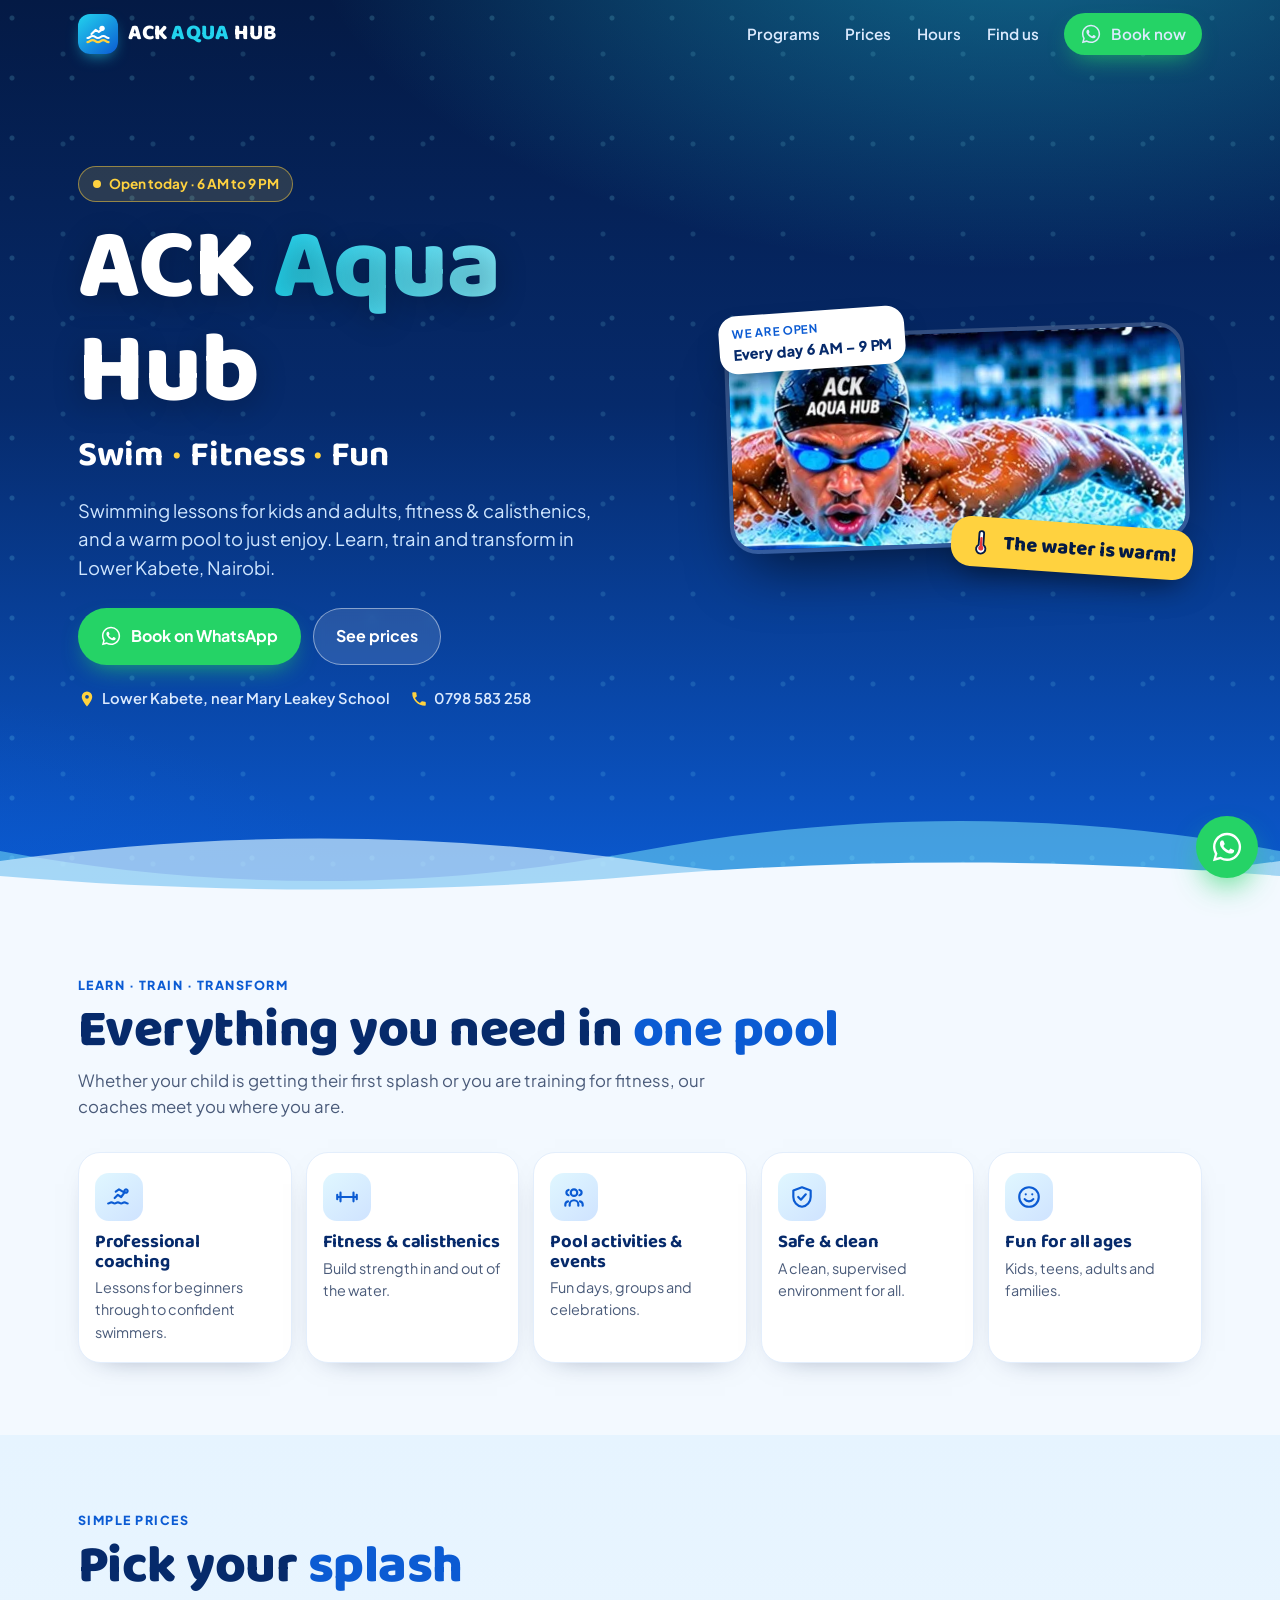
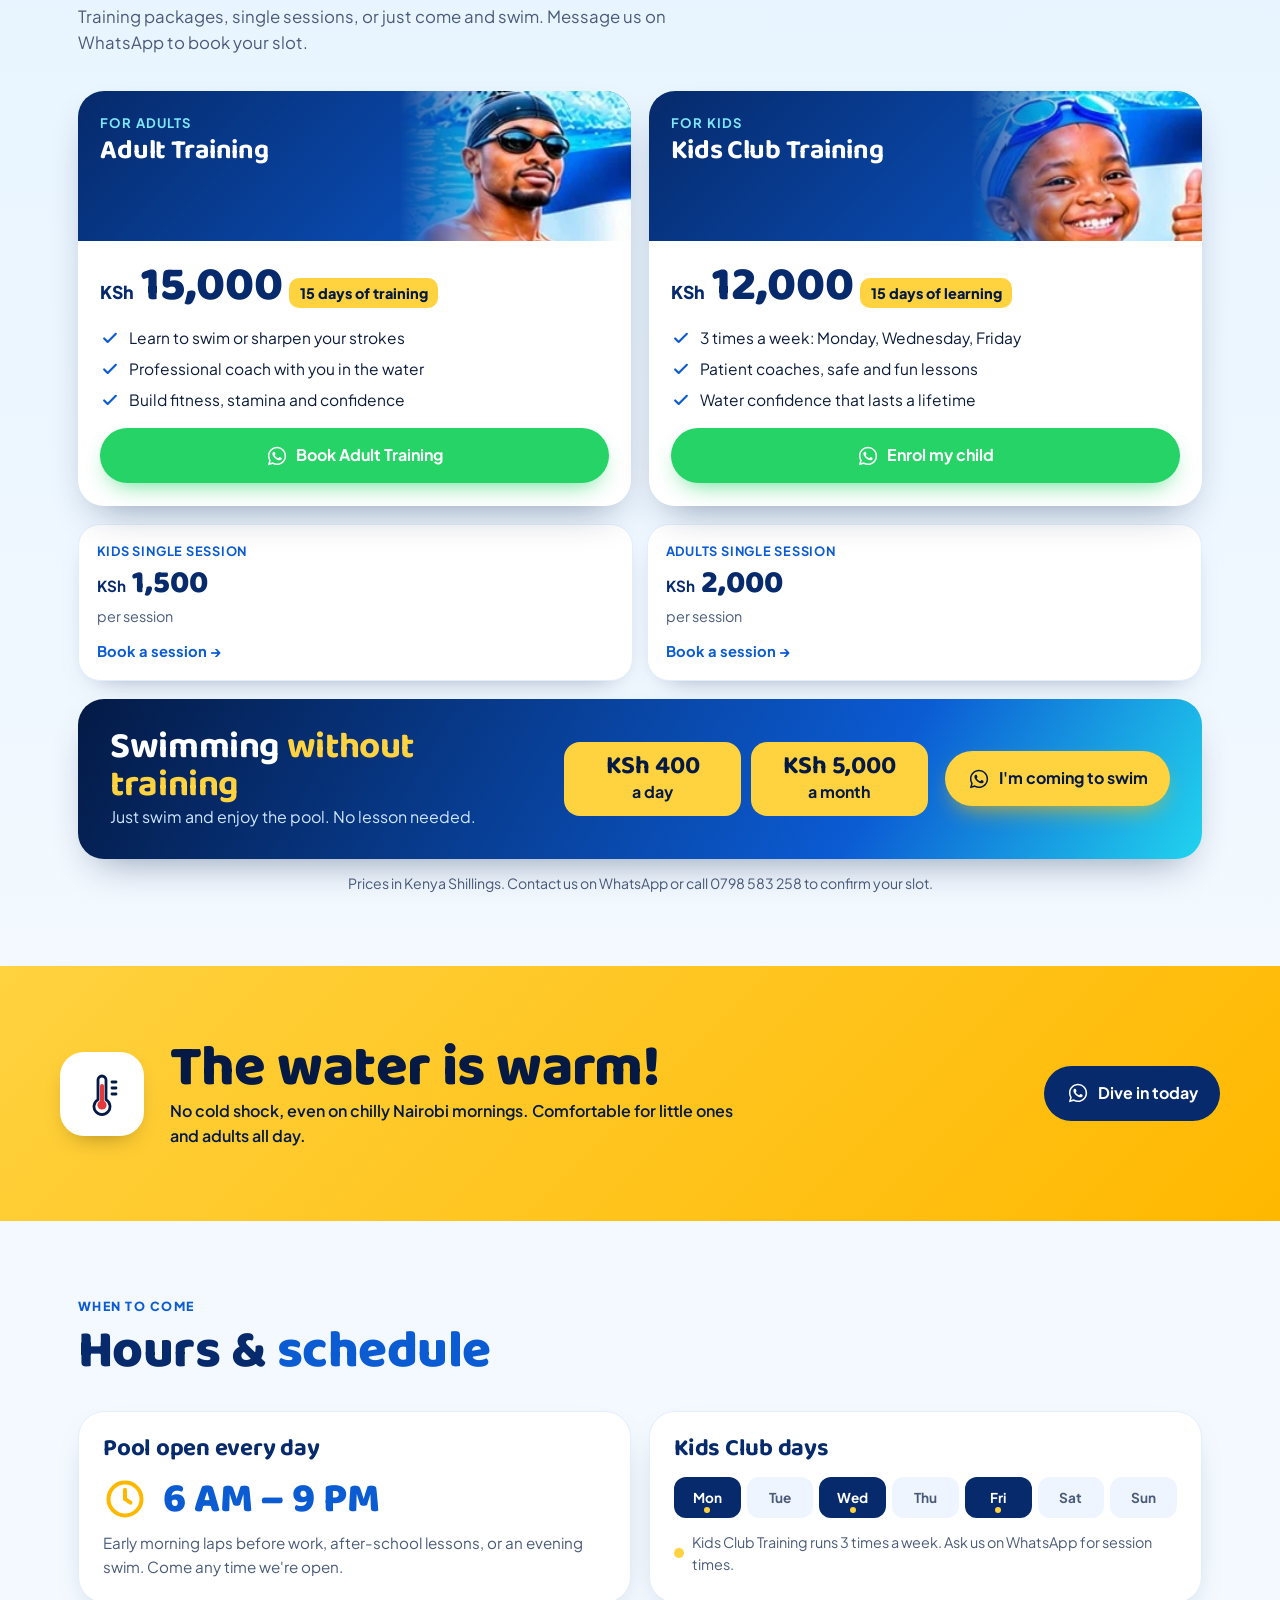
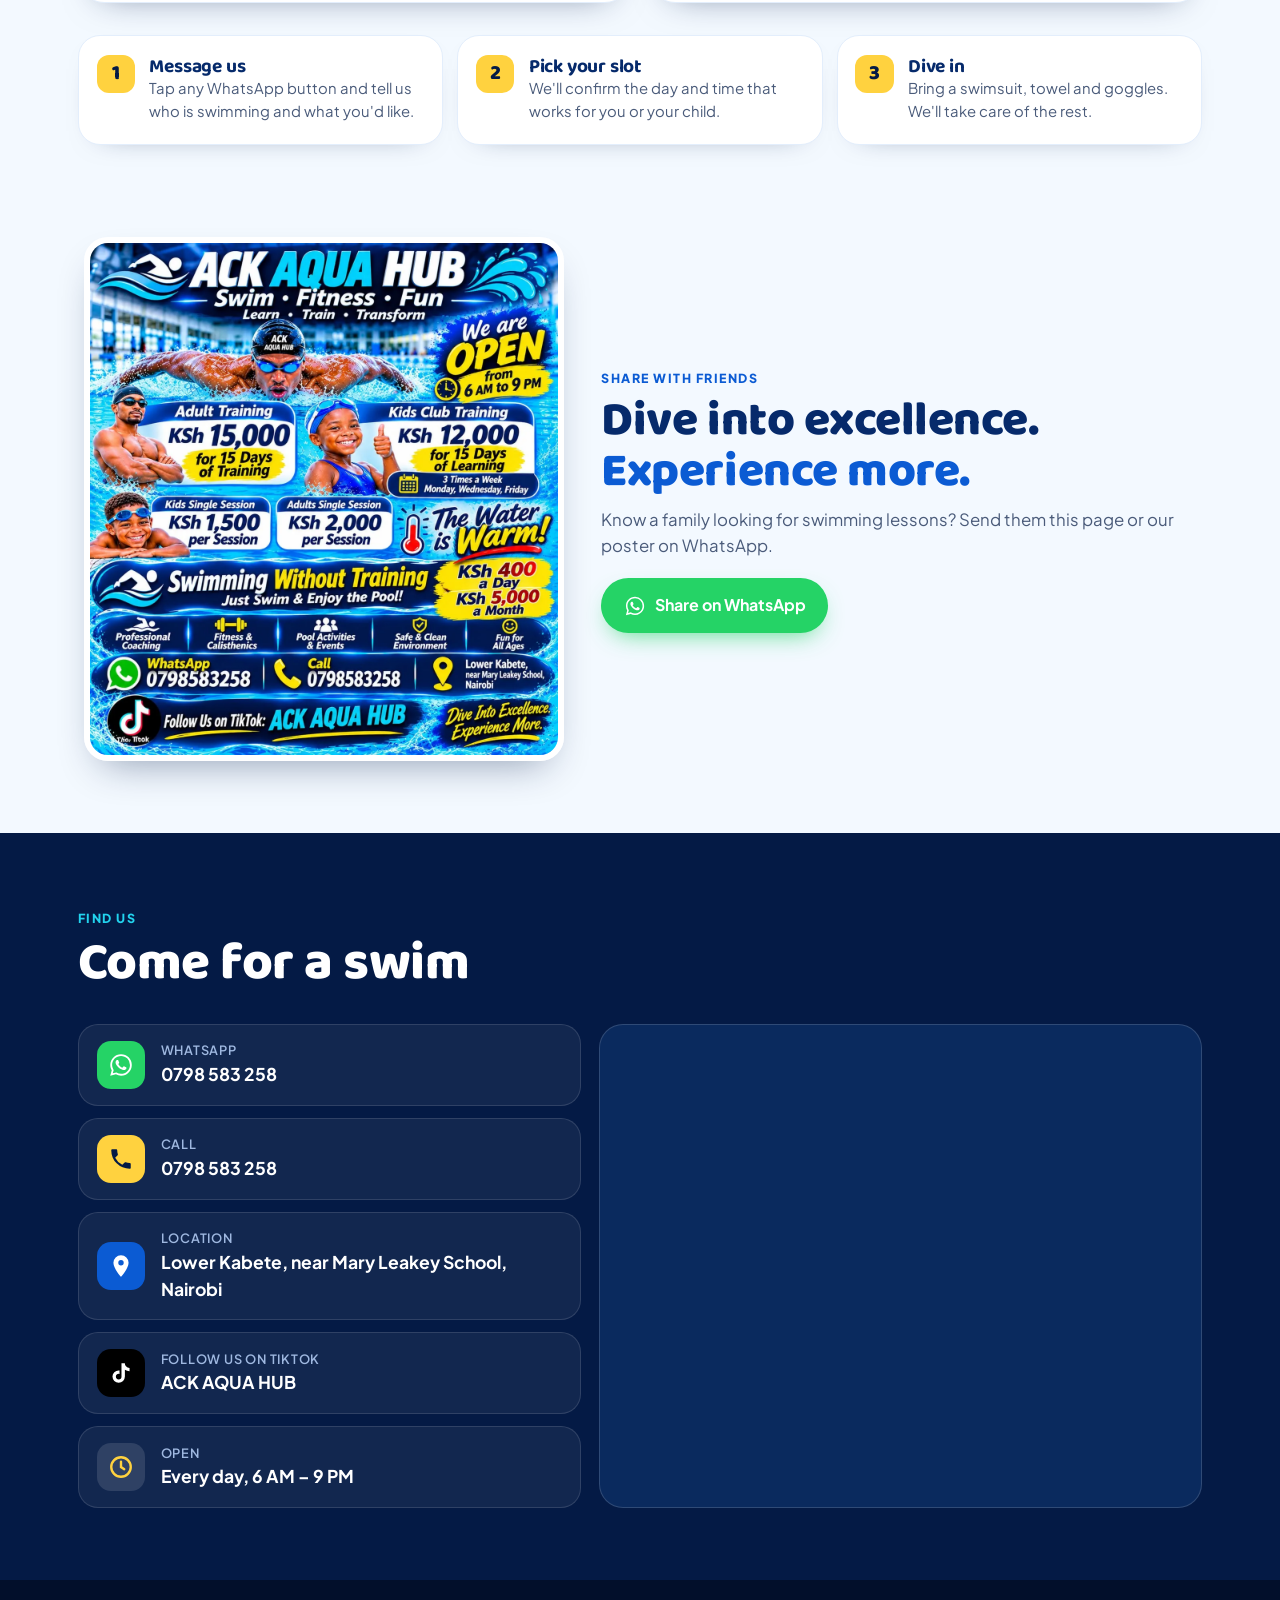
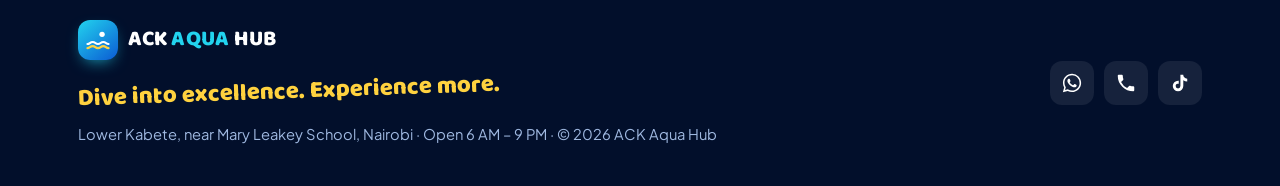
==== index.html @ aef9ad6a "ACK Aqua Hub website, first version Co-Authored-By: Claude Opus 5.5 <noreply@anthropic.com> Claude-S" ====
<!doctype html>
<html lang="en">
<head>
<meta charset="utf-8">
<meta name="viewport" content="width=device-width, initial-scale=1, viewport-fit=cover">
<title>ACK Aqua Hub · Swim lessons, training & pool in Lower Kabete, Nairobi</title>
<meta name="description" content="ACK Aqua Hub in Lower Kabete, Nairobi: swimming lessons for kids and adults, fitness & calisthenics, and a warm pool open 6 AM to 9 PM. Book on WhatsApp 0798 583 258.">
<meta name="theme-color" content="#062a6b">
<meta property="og:title" content="ACK Aqua Hub · Swim · Fitness · Fun">
<meta property="og:description" content="Swimming lessons for kids and adults in Lower Kabete, Nairobi. The water is warm! Open 6 AM to 9 PM. Book on WhatsApp.">
<meta property="og:image" content="/img/og.jpg">
<meta property="og:type" content="website">
<meta name="twitter:card" content="summary_large_image">
<link rel="icon" href="data:image/svg+xml,%3Csvg xmlns='http://www.w3.org/2000/svg' viewBox='0 0 64 64'%3E%3Crect width='64' height='64' rx='14' fill='%23062a6b'/%3E%3Cpath d='M8 40c6 0 6-5 12-5s6 5 12 5 6-5 12-5 6 5 12 5' stroke='%2322d3ee' stroke-width='5' fill='none' stroke-linecap='round'/%3E%3Ccircle cx='42' cy='20' r='6' fill='%23ffd23f'/%3E%3C/svg%3E">
<link rel="preconnect" href="https://fonts.googleapis.com">
<link rel="preconnect" href="https://fonts.gstatic.com" crossorigin>
<link href="https://fonts.googleapis.com/css2?family=Baloo+2:wght@600;700;800&family=Plus+Jakarta+Sans:wght@400;500;600;700&display=swap" rel="stylesheet">
<script type="application/ld+json">
{"@context":"https://schema.org","@type":"SportsActivityLocation","name":"ACK Aqua Hub","description":"Swimming lessons, training and pool for kids and adults.","telephone":"+254798583258","address":{"@type":"PostalAddress","streetAddress":"Near Mary Leakey School","addressLocality":"Lower Kabete, Nairobi","addressCountry":"KE"},"openingHours":"Mo-Su 06:00-21:00","priceRange":"KSh 400 - KSh 15,000"}
</script>
<style>
:root{
  --navy:#062a6b; --deep:#041a45; --blue:#0b5bd3; --aqua:#22d3ee; --aqua-2:#7ee8fa;
  --yellow:#ffd23f; --yellow-2:#ffb800; --ink:#0b1b3a; --muted:#4a5b7a; --bg:#f3f9ff; --card:#ffffff;
  --wa:#25d366; --radius:22px; --shadow:0 18px 40px -18px rgba(4,26,69,.45);
}
*{box-sizing:border-box;margin:0;padding:0}
html{scroll-behavior:smooth;-webkit-text-size-adjust:100%}
body{font-family:"Plus Jakarta Sans",system-ui,-apple-system,Segoe UI,Roboto,sans-serif;color:var(--ink);background:var(--bg);line-height:1.55;overflow-x:hidden}
img{max-width:100%;display:block}
a{color:inherit}
.wrap{width:100%;max-width:1160px;margin:0 auto;padding:0 18px}
h1,h2,h3,.display{font-family:"Baloo 2",system-ui,sans-serif;line-height:1.05;letter-spacing:-.01em}
.btn{display:inline-flex;align-items:center;justify-content:center;gap:.55rem;font-weight:700;text-decoration:none;border-radius:999px;padding:.95rem 1.4rem;font-size:1rem;transition:transform .15s ease, box-shadow .2s ease;min-height:52px;border:0;cursor:pointer}
.btn:active{transform:scale(.97)}
.btn svg{width:22px;height:22px;flex:none}
.btn-wa{background:var(--wa);color:#fff;box-shadow:0 10px 24px -10px rgba(37,211,102,.8)}
.btn-wa:hover{box-shadow:0 14px 30px -10px rgba(37,211,102,.95);transform:translateY(-2px)}
.btn-yellow{background:var(--yellow);color:var(--deep);box-shadow:0 10px 24px -10px rgba(255,184,0,.9)}
.btn-yellow:hover{transform:translateY(-2px)}
.btn-ghost{background:rgba(255,255,255,.12);color:#fff;border:1.5px solid rgba(255,255,255,.45);backdrop-filter:blur(6px)}
.btn-ghost:hover{background:rgba(255,255,255,.2)}
.btn-navy{background:var(--navy);color:#fff}

/* NAV */
.nav{position:fixed;inset:0 0 auto 0;z-index:50;transition:background .25s, box-shadow .25s}
.nav.scrolled{background:rgba(4,26,69,.92);backdrop-filter:blur(10px);box-shadow:0 6px 20px -10px rgba(0,0,0,.5)}
.nav .wrap{display:flex;align-items:center;justify-content:space-between;height:68px}
.logo{display:flex;align-items:center;gap:.6rem;text-decoration:none;color:#fff}
.logo-mark{width:40px;height:40px;border-radius:12px;background:linear-gradient(140deg,var(--aqua),var(--blue));display:grid;place-items:center;box-shadow:0 6px 16px -6px rgba(34,211,238,.8)}
.logo-mark svg{width:26px;height:26px}
.logo b{font-family:"Baloo 2";font-size:1.35rem;font-weight:800;letter-spacing:.01em}
.logo b span{color:var(--aqua)}
.nav-links{display:none;gap:1.6rem;align-items:center}
.nav-links a{color:#dbeafe;text-decoration:none;font-weight:600;font-size:.95rem}
.nav-links a:hover{color:#fff}
.nav-cta{padding:.6rem 1rem;min-height:42px;font-size:.92rem}
@media(min-width:900px){.nav-links{display:flex}}

/* HERO */
.hero{position:relative;min-height:100svh;color:#fff;overflow:hidden;display:flex;align-items:center;padding:96px 0 120px;
  background:radial-gradient(1200px 600px at 80% -10%, rgba(34,211,238,.45), transparent 60%),
             radial-gradient(900px 500px at -10% 110%, rgba(11,91,211,.7), transparent 60%),
             linear-gradient(180deg,#041a45 0%,#062a6b 45%,#0b5bd3 100%)}
.caustics{position:absolute;inset:0;opacity:.35;pointer-events:none;mix-blend-mode:screen;
  background-image:radial-gradient(circle at 20% 30%, rgba(126,232,250,.5) 0 2px, transparent 3px),radial-gradient(circle at 70% 60%, rgba(126,232,250,.4) 0 2px, transparent 3px);
  background-size:60px 60px, 90px 90px;animation:drift 18s linear infinite}
@keyframes drift{to{background-position:600px 300px, -540px 270px}}
.bubbles span{position:absolute;bottom:-40px;border-radius:50%;background:radial-gradient(circle at 30% 30%,rgba(255,255,255,.9),rgba(126,232,250,.25) 60%,transparent 70%);animation:rise linear infinite;opacity:.7}
@keyframes rise{to{transform:translateY(-115vh) translateX(30px)}}
.hero-grid{position:relative;display:grid;gap:2.2rem;align-items:center;width:100%}
@media(min-width:960px){.hero-grid{grid-template-columns:1.1fr .9fr}}
.pill{display:inline-flex;align-items:center;gap:.5rem;background:rgba(255,210,63,.15);border:1px solid rgba(255,210,63,.5);color:var(--yellow);padding:.4rem .85rem;border-radius:999px;font-weight:700;font-size:.85rem}
.pill .dot{width:8px;height:8px;border-radius:50%;background:var(--yellow);box-shadow:0 0 0 0 rgba(255,210,63,.7);animation:pulse 2s infinite}
@keyframes pulse{70%{box-shadow:0 0 0 10px rgba(255,210,63,0)}100%{box-shadow:0 0 0 0 rgba(255,210,63,0)}}
.hero h1{font-size:clamp(3rem,13vw,6.2rem);font-weight:800;margin:.9rem 0 .2rem;text-shadow:0 6px 30px rgba(0,0,0,.25)}
.hero h1 .aq{background:linear-gradient(90deg,var(--aqua),var(--aqua-2));-webkit-background-clip:text;background-clip:text;color:transparent}
.tag{font-family:"Baloo 2";font-weight:700;font-size:clamp(1.4rem,5.4vw,2.2rem);color:#fff}
.tag i{font-style:normal;color:var(--yellow);padding:0 .25em}
.sub{font-size:clamp(1rem,3.6vw,1.15rem);color:#cfe6ff;max-width:34rem;margin:.9rem 0 1.6rem}
.hero-ctas{display:flex;flex-wrap:wrap;gap:.75rem}
.hero-ctas .btn{flex:1 1 220px}
@media(min-width:600px){.hero-ctas .btn{flex:0 0 auto}}
.facts{display:flex;flex-wrap:wrap;gap:.6rem 1.2rem;margin-top:1.4rem;color:#dbeafe;font-weight:600;font-size:.92rem}
.facts span{display:inline-flex;align-items:center;gap:.4rem}
.facts svg{width:18px;height:18px;color:var(--yellow)}
.hero-art{position:relative;max-width:460px;justify-self:center;width:100%}
.hero-photo{border-radius:28px;overflow:hidden;border:4px solid rgba(255,255,255,.18);box-shadow:0 30px 60px -20px rgba(0,0,0,.6);transform:rotate(-2deg)}
.hero-photo img{width:100%;aspect-ratio:57/42;object-fit:cover}
.warm-badge{z-index:2;position:absolute;right:-6px;bottom:-26px;background:var(--yellow);color:var(--deep);border-radius:20px;padding:.7rem 1rem;font-family:"Baloo 2";font-weight:800;font-size:1.25rem;line-height:1;transform:rotate(4deg);box-shadow:0 14px 30px -10px rgba(0,0,0,.5);display:flex;align-items:center;gap:.5rem}
.warm-badge svg{width:28px;height:28px}
.open-badge{z-index:2;position:absolute;left:-8px;top:-18px;background:#fff;color:var(--navy);border-radius:18px;padding:.55rem .85rem;font-weight:800;font-size:.9rem;box-shadow:0 14px 30px -12px rgba(0,0,0,.5);transform:rotate(-4deg)}
.open-badge small{display:block;color:var(--blue);font-weight:700;font-size:.72rem;letter-spacing:.06em;text-transform:uppercase}
.waves{position:absolute;left:0;right:0;bottom:-1px;height:110px}
.waves svg{position:absolute;bottom:0;width:200%;height:100%}
.w1{animation:wave 12s linear infinite;opacity:.5}
.w2{animation:wave 8s linear infinite reverse;opacity:.7}
.w3{animation:wave 16s linear infinite}
@keyframes wave{from{transform:translateX(0)}to{transform:translateX(-50%)}}

/* SECTIONS */
section{position:relative}
.sec{padding:72px 0}
.eyebrow{display:inline-block;color:var(--blue);font-weight:800;letter-spacing:.12em;text-transform:uppercase;font-size:.78rem;margin-bottom:.5rem}
.sec h2{font-size:clamp(2.1rem,7.5vw,3.3rem);color:var(--navy);font-weight:800}
.sec h2 em{font-style:normal;color:var(--blue)}
.lead{color:var(--muted);font-size:1.05rem;max-width:40rem;margin-top:.6rem}

/* FEATURES */
.features{display:grid;gap:14px;margin-top:2rem;grid-template-columns:repeat(2,1fr)}
@media(min-width:900px){.features{grid-template-columns:repeat(5,1fr)}}
.feat{background:var(--card);border-radius:var(--radius);padding:1.2rem 1rem;box-shadow:0 10px 30px -22px rgba(4,26,69,.6);border:1px solid #e3eefc;transition:transform .2s}
.feat:hover{transform:translateY(-4px)}
.feat .ic{width:48px;height:48px;border-radius:14px;display:grid;place-items:center;background:linear-gradient(140deg,#e0f7ff,#cfe3ff);color:var(--blue);margin-bottom:.8rem}
.feat .ic svg{width:26px;height:26px}
.feat h3{font-size:1.15rem;color:var(--navy);font-weight:700}
.feat p{color:var(--muted);font-size:.9rem;margin-top:.25rem}
.feat:last-child{grid-column:span 2}
@media(min-width:900px){.feat:last-child{grid-column:auto}}

/* PRICING */
.pricing{background:linear-gradient(180deg,#e6f4ff 0%, #f3f9ff 100%)}
.plans{display:grid;gap:18px;margin-top:2.2rem}
@media(min-width:760px){.plans{grid-template-columns:1fr 1fr}}
.plan{position:relative;background:#fff;border-radius:26px;overflow:hidden;box-shadow:var(--shadow);display:flex;flex-direction:column}
.plan-top{position:relative;padding:1.4rem 1.4rem 1.2rem;color:#fff;background:linear-gradient(135deg,var(--navy),var(--blue));overflow:hidden;min-height:150px}
.plan-top img{position:absolute;right:0;bottom:0;height:100%;width:42%;object-fit:cover;object-position:center top;-webkit-mask-image:linear-gradient(90deg,transparent,#000 45%);mask-image:linear-gradient(90deg,transparent,#000 45%)}
.plan-top .label{position:relative;font-weight:700;color:var(--aqua-2);font-size:.82rem;letter-spacing:.08em;text-transform:uppercase}
.plan-top h3{position:relative;font-size:1.7rem;margin-top:.2rem;max-width:60%}
.plan-body{padding:1.3rem 1.4rem 1.4rem;display:flex;flex-direction:column;gap:1rem;flex:1}
.price{display:flex;align-items:baseline;gap:.4rem;flex-wrap:wrap}
.price .cur{font-weight:800;color:var(--navy);font-size:1.1rem}
.price .amt{font-family:"Baloo 2";font-weight:800;font-size:3rem;color:var(--navy);line-height:1}
.price .per{background:var(--yellow);color:var(--deep);font-weight:800;padding:.25rem .65rem;border-radius:10px;font-size:.9rem}
.plan ul{list-style:none;display:grid;gap:.45rem}
.plan li{display:flex;gap:.55rem;align-items:flex-start;color:var(--ink);font-size:.97rem}
.plan li svg{width:20px;height:20px;color:var(--blue);flex:none;margin-top:2px}
.plan .btn{margin-top:auto;width:100%}
.minis{display:grid;gap:14px;margin-top:18px;grid-template-columns:1fr 1fr}
.mini{background:#fff;border-radius:22px;padding:1.1rem;box-shadow:0 12px 30px -20px rgba(4,26,69,.55);border:1px solid #e3eefc;display:flex;flex-direction:column;gap:.35rem}
.mini .label{font-weight:700;color:var(--blue);font-size:.8rem;text-transform:uppercase;letter-spacing:.06em}
.mini .amt{font-family:"Baloo 2";font-weight:800;font-size:2rem;color:var(--navy);line-height:1}
.mini .amt small{font-size:.95rem;font-family:"Plus Jakarta Sans";font-weight:700}
.mini .per{color:var(--muted);font-size:.9rem}
.mini a{margin-top:.4rem;font-weight:700;color:var(--blue);text-decoration:none;font-size:.92rem}
.free-swim{margin-top:18px;border-radius:26px;padding:1.6rem 1.4rem;color:#fff;background:linear-gradient(120deg,#041a45,#0b5bd3 70%,#22d3ee);position:relative;overflow:hidden;box-shadow:var(--shadow);display:grid;gap:1.1rem}
@media(min-width:760px){.free-swim{grid-template-columns:1.2fr 1fr auto;align-items:center;padding:1.8rem 2rem}}
.free-swim h3{font-size:clamp(1.7rem,6vw,2.3rem)}
.free-swim h3 span{color:var(--yellow)}
.free-swim p{color:#cfe6ff}
.fs-prices{display:flex;gap:10px}
.fs-prices div{background:var(--yellow);color:var(--deep);border-radius:16px;padding:.7rem .9rem;flex:1;text-align:center;font-weight:700}
.fs-prices b{display:block;font-family:"Baloo 2";font-size:1.6rem;line-height:1.05}
.note{margin-top:14px;color:var(--muted);font-size:.88rem;text-align:center}

/* WARM */
.warm{background:linear-gradient(135deg,#ffd23f,#ffb800);color:var(--deep);overflow:hidden}
.warm .wrap{display:grid;gap:1.6rem;align-items:center}
@media(min-width:860px){.warm .wrap{grid-template-columns:auto 1fr auto}}
.thermo{width:84px;height:84px;border-radius:24px;background:#fff;display:grid;place-items:center;box-shadow:0 10px 24px -12px rgba(0,0,0,.4)}
.thermo svg{width:48px;height:48px}
.warm h2{font-size:clamp(2.2rem,9vw,3.6rem);color:var(--deep)}
.warm p{font-weight:600;max-width:36rem}

/* SCHEDULE */
.sched-grid{display:grid;gap:18px;margin-top:2rem}
@media(min-width:860px){.sched-grid{grid-template-columns:1fr 1fr}}
.card{background:#fff;border-radius:26px;padding:1.5rem;box-shadow:0 14px 36px -24px rgba(4,26,69,.6);border:1px solid #e3eefc}
.card h3{font-size:1.5rem;color:var(--navy)}
.hours{display:flex;align-items:center;gap:1rem;margin-top:1rem}
.hours .big{font-family:"Baloo 2";font-weight:800;font-size:2.6rem;color:var(--blue);line-height:1}
.days{display:grid;grid-template-columns:repeat(7,1fr);gap:6px;margin-top:1rem}
.days div{text-align:center;padding:.6rem 0;border-radius:12px;background:#eef5ff;color:var(--muted);font-weight:700;font-size:.85rem}
.days div.on{background:var(--navy);color:#fff;position:relative}
.days div.on::after{content:"";position:absolute;left:50%;bottom:5px;width:6px;height:6px;border-radius:50%;background:var(--yellow);transform:translateX(-50%)}
.legend{margin-top:.8rem;color:var(--muted);font-size:.9rem;display:flex;gap:.5rem;align-items:center}
.legend i{width:10px;height:10px;border-radius:50%;background:var(--yellow);display:inline-block}

/* STEPS */
.steps{display:grid;gap:14px;margin-top:2rem;counter-reset:s}
@media(min-width:860px){.steps{grid-template-columns:repeat(3,1fr)}}
.step{background:#fff;border-radius:22px;padding:1.3rem;border:1px solid #e3eefc;position:relative;padding-left:4.4rem;box-shadow:0 10px 30px -24px rgba(4,26,69,.6)}
.step::before{counter-increment:s;content:counter(s);position:absolute;left:1.1rem;top:1.15rem;width:2.4rem;height:2.4rem;border-radius:12px;background:var(--yellow);color:var(--deep);font-family:"Baloo 2";font-weight:800;font-size:1.3rem;display:grid;place-items:center}
.step h3{font-size:1.2rem;color:var(--navy)}
.step p{color:var(--muted);font-size:.93rem}

/* POSTER */
.poster-wrap{display:grid;gap:2rem;align-items:center}
@media(min-width:900px){.poster-wrap{grid-template-columns:.9fr 1.1fr}}
.poster-wrap>*{min-width:0}
.poster{width:100%;height:auto;border-radius:24px;overflow:hidden;box-shadow:var(--shadow);transform:rotate(-1.5deg);border:6px solid #fff;max-width:480px;justify-self:center}
.poster-copy .btn{margin-top:1.2rem}

/* FIND */
.find{background:var(--deep);color:#fff}
.find h2{color:#fff}
.find .eyebrow{color:var(--aqua)}
.find-grid{display:grid;gap:18px;margin-top:2rem}
@media(min-width:900px){.find-grid{grid-template-columns:1fr 1.2fr}}
.contact-list{display:grid;gap:12px}
.ci{display:flex;gap:1rem;align-items:center;background:rgba(255,255,255,.06);border:1px solid rgba(255,255,255,.12);border-radius:20px;padding:1rem 1.1rem;text-decoration:none;transition:background .2s}
.ci:hover{background:rgba(255,255,255,.12)}
.ci .ico{width:48px;height:48px;border-radius:14px;display:grid;place-items:center;flex:none}
.ci .ico svg{width:26px;height:26px}
.ci small{display:block;color:#9fb8e0;font-weight:600;font-size:.8rem;text-transform:uppercase;letter-spacing:.06em}
.ci b{font-size:1.1rem}
.map{border-radius:24px;overflow:hidden;min-height:320px;border:1px solid rgba(255,255,255,.15);background:#0a2a5e}
.map iframe{width:100%;height:100%;min-height:320px;border:0;display:block}

/* FOOTER */
footer{background:#020f2b;color:#9fb8e0;padding:40px 0 110px;font-size:.92rem}
footer .wrap{display:grid;gap:1.2rem}
@media(min-width:760px){footer .wrap{grid-template-columns:1fr auto;align-items:center}footer{padding-bottom:40px}}
.slogan{font-family:"Baloo 2";font-weight:800;font-size:1.5rem;color:var(--yellow);transform:rotate(-2deg);display:inline-block}
.socials{display:flex;gap:10px}
.socials a{width:44px;height:44px;border-radius:12px;display:grid;place-items:center;background:rgba(255,255,255,.08)}
.socials svg{width:22px;height:22px;color:#fff}

/* STICKY MOBILE BAR */
.mbar{position:fixed;left:0;right:0;bottom:0;z-index:60;display:grid;grid-template-columns:1fr 1.6fr;gap:10px;padding:10px 12px calc(10px + env(safe-area-inset-bottom));background:rgba(4,26,69,.94);backdrop-filter:blur(10px);box-shadow:0 -10px 30px -10px rgba(0,0,0,.4);transform:translateY(110%);transition:transform .3s}
.mbar.show{transform:none}
.mbar .btn{min-height:50px;padding:.7rem 1rem;font-size:.98rem}
@media(min-width:760px){.mbar{display:none}}
.fab{position:fixed;right:22px;bottom:22px;z-index:60;width:62px;height:62px;border-radius:50%;background:var(--wa);display:none;place-items:center;box-shadow:0 14px 30px -8px rgba(37,211,102,.8);transition:transform .2s}
.fab:hover{transform:scale(1.08)}
.fab svg{width:34px;height:34px;color:#fff}
@media(min-width:760px){.fab{display:grid}}

/* reveal */
.rv{opacity:0;transform:translateY(24px);transition:opacity .7s ease, transform .7s ease}
.rv.in{opacity:1;transform:none}
@media (prefers-reduced-motion:reduce){*{animation:none!important;transition:none!important}.rv{opacity:1;transform:none}}
</style>
</head>
<body>

<svg width="0" height="0" style="position:absolute" aria-hidden="true">
  <defs>
    <symbol id="i-wa" viewBox="0 0 24 24"><path fill="currentColor" d="M12.04 2C6.58 2 2.13 6.45 2.13 11.91c0 1.75.46 3.45 1.32 4.95L2.05 22l5.25-1.38a9.9 9.9 0 0 0 4.74 1.21h.01c5.46 0 9.91-4.45 9.91-9.91 0-2.65-1.03-5.14-2.9-7.01A9.82 9.82 0 0 0 12.04 2Zm0 18.15h-.01a8.2 8.2 0 0 1-4.19-1.15l-.3-.18-3.12.82.83-3.04-.2-.31a8.23 8.23 0 0 1-1.26-4.38c0-4.54 3.7-8.24 8.25-8.24 2.2 0 4.27.86 5.83 2.42a8.18 8.18 0 0 1 2.41 5.83c0 4.54-3.7 8.23-8.24 8.23Zm4.52-6.16c-.25-.12-1.47-.72-1.69-.81-.23-.08-.39-.12-.56.13-.16.25-.64.81-.79.97-.14.17-.29.19-.54.06-.25-.12-1.05-.39-1.99-1.23-.74-.66-1.23-1.47-1.38-1.72-.14-.25-.02-.38.11-.51.11-.11.25-.29.37-.43.13-.15.17-.25.25-.42.08-.16.04-.31-.02-.43-.06-.13-.56-1.35-.77-1.84-.2-.48-.41-.42-.56-.43h-.48c-.17 0-.43.06-.66.31-.22.25-.86.85-.86 2.07 0 1.22.89 2.4 1.01 2.56.12.17 1.75 2.67 4.23 3.74.59.26 1.05.41 1.41.52.59.19 1.13.16 1.56.1.48-.07 1.47-.6 1.67-1.18.21-.58.21-1.07.14-1.18-.06-.1-.22-.16-.47-.28Z"/></symbol>
    <symbol id="i-phone" viewBox="0 0 24 24"><path fill="currentColor" d="M6.6 10.8a15.1 15.1 0 0 0 6.6 6.6l2.2-2.2c.3-.3.7-.4 1-.2 1.1.4 2.3.6 3.6.6.6 0 1 .4 1 1V20c0 .6-.4 1-1 1A17 17 0 0 1 3 4c0-.6.4-1 1-1h3.5c.6 0 1 .4 1 1 0 1.3.2 2.5.6 3.6.1.3 0 .7-.2 1l-2.3 2.2Z"/></symbol>
    <symbol id="i-pin" viewBox="0 0 24 24"><path fill="currentColor" d="M12 2a7 7 0 0 0-7 7c0 5.25 7 13 7 13s7-7.75 7-13a7 7 0 0 0-7-7Zm0 9.5a2.5 2.5 0 1 1 0-5 2.5 2.5 0 0 1 0 5Z"/></symbol>
    <symbol id="i-clock" viewBox="0 0 24 24"><path fill="none" stroke="currentColor" stroke-width="2.2" stroke-linecap="round" d="M12 7v5l3 2M21 12a9 9 0 1 1-18 0 9 9 0 0 1 18 0Z"/></symbol>
    <symbol id="i-check" viewBox="0 0 24 24"><path fill="none" stroke="currentColor" stroke-width="2.6" stroke-linecap="round" stroke-linejoin="round" d="m5 12.5 4.2 4.2L19 7"/></symbol>
    <symbol id="i-tiktok" viewBox="0 0 24 24"><path fill="currentColor" d="M16.6 5.82A4.28 4.28 0 0 1 15.54 3h-3.09v12.4a2.59 2.59 0 0 1-2.59 2.5 2.6 2.6 0 0 1-2.6-2.6 2.6 2.6 0 0 1 3.37-2.48V9.66a5.69 5.69 0 0 0-.77-.05A5.73 5.73 0 0 0 4.13 15.3 5.73 5.73 0 0 0 9.86 21a5.73 5.73 0 0 0 5.73-5.7V9.01a7.35 7.35 0 0 0 4.3 1.38V7.3a4.3 4.3 0 0 1-3.29-1.48Z"/></symbol>
    <symbol id="i-swim" viewBox="0 0 24 24"><path fill="none" stroke="currentColor" stroke-width="2" stroke-linecap="round" stroke-linejoin="round" d="M2 18c1.5 0 1.5-1 3-1s1.5 1 3 1 1.5-1 3-1 1.5 1 3 1 1.5-1 3-1 1.5 1 3 1M8 13l3-3 3 2 3-4-5-3-3 2M17 6.5a1.5 1.5 0 1 0 0-.01"/></symbol>
  </defs>
</svg>

<header class="nav" id="nav">
  <div class="wrap">
    <a class="logo" href="#top" aria-label="ACK Aqua Hub home">
      <span class="logo-mark"><svg viewBox="0 0 32 32"><path d="M3 21c3 0 3-2.5 6.5-2.5S12.5 21 16 21s3-2.5 6.5-2.5S25.5 21 29 21" stroke="#fff" stroke-width="2.6" fill="none" stroke-linecap="round"/><path d="M3 26c3 0 3-2.5 6.5-2.5S12.5 26 16 26s3-2.5 6.5-2.5S25.5 26 29 26" stroke="#ffd23f" stroke-width="2.6" fill="none" stroke-linecap="round"/><circle cx="21" cy="9" r="3.3" fill="#fff"/><path d="M8 16l5-5 4 2.5 4-3" stroke="#fff" stroke-width="2.6" fill="none" stroke-linecap="round" stroke-linejoin="round"/></svg></span>
      <b>ACK <span>AQUA</span> HUB</b>
    </a>
    <nav class="nav-links" aria-label="Main">
      <a href="#programs">Programs</a>
      <a href="#prices">Prices</a>
      <a href="#schedule">Hours</a>
      <a href="#find">Find us</a>
      <a class="btn btn-wa nav-cta" href="https://wa.me/254798583258?text=Hi%20ACK%20Aqua%20Hub!%20I%27d%20like%20to%20book%20a%20swim%20session." target="_blank" rel="noopener"><svg><use href="#i-wa"/></svg>Book now</a>
    </nav>
  </div>
</header>

<main id="top">
<section class="hero">
  <div class="caustics"></div>
  <div class="bubbles" aria-hidden="true" id="bubbles"></div>
  <div class="wrap hero-grid">
    <div>
      <span class="pill"><span class="dot"></span>Open today · 6 AM to 9 PM</span>
      <h1>ACK <span class="aq">Aqua</span> Hub</h1>
      <p class="tag">Swim<i>·</i>Fitness<i>·</i>Fun</p>
      <p class="sub">Swimming lessons for kids and adults, fitness &amp; calisthenics, and a warm pool to just enjoy. Learn, train and transform in Lower Kabete, Nairobi.</p>
      <div class="hero-ctas">
        <a class="btn btn-wa" href="https://wa.me/254798583258?text=Hi%20ACK%20Aqua%20Hub!%20I%27d%20like%20to%20book%20a%20swim%20session." target="_blank" rel="noopener"><svg><use href="#i-wa"/></svg>Book on WhatsApp</a>
        <a class="btn btn-ghost" href="#prices">See prices</a>
      </div>
      <div class="facts">
        <span><svg><use href="#i-pin"/></svg>Lower Kabete, near Mary Leakey School</span>
        <span><svg><use href="#i-phone"/></svg>0798 583 258</span>
      </div>
    </div>
    <div class="hero-art rv">
      <div class="open-badge"><small>We are open</small>Every day 6 AM – 9 PM</div>
      <div class="hero-photo"><img src="img/swimmer.webp" alt="Swimmer in an ACK Aqua Hub cap doing butterfly stroke" width="570" height="210"></div>
      <div class="warm-badge"><svg viewBox="0 0 24 24"><path d="M14 14.8V5a2 2 0 1 0-4 0v9.8a4 4 0 1 0 4 0Z" fill="#fff" stroke="#041a45" stroke-width="1.6"/><circle cx="12" cy="17.5" r="2.2" fill="#e5383b"/><path d="M12 9v7" stroke="#e5383b" stroke-width="2" stroke-linecap="round"/></svg>The water is warm!</div>
    </div>
  </div>
  <div class="waves" aria-hidden="true">
    <svg class="w1" viewBox="0 0 2880 110" preserveAspectRatio="none"><path fill="#7ee8fa" d="M0 60c240 40 480 40 720 0s480-40 720 0 480 40 720 0 480-40 720 0v50H0z"/></svg>
    <svg class="w2" viewBox="0 0 2880 110" preserveAspectRatio="none"><path fill="#cfeeff" d="M0 70c240-30 480-30 720 0s480 30 720 0 480-30 720 0 480 30 720 0v40H0z"/></svg>
    <svg class="w3" viewBox="0 0 2880 110" preserveAspectRatio="none"><path fill="#f3f9ff" d="M0 85c240 18 480 18 720 0s480-18 720 0 480 18 720 0 480-18 720 0v25H0z"/></svg>
  </div>
</section>

<section class="sec" id="programs">
  <div class="wrap">
    <span class="eyebrow">Learn · Train · Transform</span>
    <h2 class="rv">Everything you need in <em>one pool</em></h2>
    <p class="lead rv">Whether your child is getting their first splash or you are training for fitness, our coaches meet you where you are.</p>
    <div class="features">
      <div class="feat rv"><div class="ic"><svg><use href="#i-swim"/></svg></div><h3>Professional coaching</h3><p>Lessons for beginners through to confident swimmers.</p></div>
      <div class="feat rv"><div class="ic"><svg viewBox="0 0 24 24"><path fill="none" stroke="currentColor" stroke-width="2" stroke-linecap="round" d="M3 12h18M6 8v8M3 10v4M18 8v8M21 10v4"/></svg></div><h3>Fitness &amp; calisthenics</h3><p>Build strength in and out of the water.</p></div>
      <div class="feat rv"><div class="ic"><svg viewBox="0 0 24 24"><path fill="none" stroke="currentColor" stroke-width="2" stroke-linecap="round" d="M16 20v-1a4 4 0 0 0-8 0v1M12 11a3 3 0 1 0 0-6 3 3 0 0 0 0 6ZM20 20v-1a3 3 0 0 0-2.5-3M4 20v-1a3 3 0 0 1 2.5-3M17 5.5a2.5 2.5 0 0 1 0 4.9M7 5.5a2.5 2.5 0 0 0 0 4.9"/></svg></div><h3>Pool activities &amp; events</h3><p>Fun days, groups and celebrations.</p></div>
      <div class="feat rv"><div class="ic"><svg viewBox="0 0 24 24"><path fill="none" stroke="currentColor" stroke-width="2" stroke-linecap="round" stroke-linejoin="round" d="M12 3 4 6v6c0 4.5 3.4 8.3 8 9 4.6-.7 8-4.5 8-9V6l-8-3Z"/><path fill="none" stroke="currentColor" stroke-width="2" stroke-linecap="round" stroke-linejoin="round" d="m8.5 12 2.5 2.5 4.5-5"/></svg></div><h3>Safe &amp; clean</h3><p>A clean, supervised environment for all.</p></div>
      <div class="feat rv"><div class="ic"><svg viewBox="0 0 24 24"><circle cx="12" cy="12" r="9" fill="none" stroke="currentColor" stroke-width="2"/><path fill="none" stroke="currentColor" stroke-width="2" stroke-linecap="round" d="M8 14s1.5 2 4 2 4-2 4-2M9 9.5h.01M15 9.5h.01"/></svg></div><h3>Fun for all ages</h3><p>Kids, teens, adults and families.</p></div>
    </div>
  </div>
</section>

<section class="sec pricing" id="prices">
  <div class="wrap">
    <span class="eyebrow">Simple prices</span>
    <h2 class="rv">Pick your <em>splash</em></h2>
    <p class="lead rv">Training packages, single sessions, or just come and swim. Message us on WhatsApp to book your slot.</p>

    <div class="plans">
      <article class="plan rv">
        <div class="plan-top"><img src="img/coach.webp" alt="" aria-hidden="true"><div class="label">For adults</div><h3>Adult Training</h3></div>
        <div class="plan-body">
          <div class="price"><span class="cur">KSh</span><span class="amt">15,000</span><span class="per">15 days of training</span></div>
          <ul>
            <li><svg><use href="#i-check"/></svg>Learn to swim or sharpen your strokes</li>
            <li><svg><use href="#i-check"/></svg>Professional coach with you in the water</li>
            <li><svg><use href="#i-check"/></svg>Build fitness, stamina and confidence</li>
          </ul>
          <a class="btn btn-wa" href="https://wa.me/254798583258?text=Hi!%20I%27d%20like%20to%20join%20Adult%20Training%20(KSh%2015%2C000%20for%2015%20days)." target="_blank" rel="noopener"><svg><use href="#i-wa"/></svg>Book Adult Training</a>
        </div>
      </article>
      <article class="plan rv">
        <div class="plan-top"><img src="img/kid.webp" alt="" aria-hidden="true"><div class="label">For kids</div><h3>Kids Club Training</h3></div>
        <div class="plan-body">
          <div class="price"><span class="cur">KSh</span><span class="amt">12,000</span><span class="per">15 days of learning</span></div>
          <ul>
            <li><svg><use href="#i-check"/></svg>3 times a week: Monday, Wednesday, Friday</li>
            <li><svg><use href="#i-check"/></svg>Patient coaches, safe and fun lessons</li>
            <li><svg><use href="#i-check"/></svg>Water confidence that lasts a lifetime</li>
          </ul>
          <a class="btn btn-wa" href="https://wa.me/254798583258?text=Hi!%20I%27d%20like%20to%20enrol%20my%20child%20in%20Kids%20Club%20Training%20(KSh%2012%2C000)." target="_blank" rel="noopener"><svg><use href="#i-wa"/></svg>Enrol my child</a>
        </div>
      </article>
    </div>

    <div class="minis">
      <div class="mini rv"><span class="label">Kids single session</span><span class="amt"><small>KSh</small> 1,500</span><span class="per">per session</span><a href="https://wa.me/254798583258?text=Hi!%20I%27d%20like%20to%20book%20a%20kids%20single%20session%20(KSh%201%2C500)." target="_blank" rel="noopener">Book a session →</a></div>
      <div class="mini rv"><span class="label">Adults single session</span><span class="amt"><small>KSh</small> 2,000</span><span class="per">per session</span><a href="https://wa.me/254798583258?text=Hi!%20I%27d%20like%20to%20book%20an%20adult%20single%20session%20(KSh%202%2C000)." target="_blank" rel="noopener">Book a session →</a></div>
    </div>

    <div class="free-swim rv">
      <div><h3>Swimming <span>without training</span></h3><p>Just swim and enjoy the pool. No lesson needed.</p></div>
      <div class="fs-prices"><div><b>KSh 400</b>a day</div><div><b>KSh 5,000</b>a month</div></div>
      <a class="btn btn-yellow" href="https://wa.me/254798583258?text=Hi!%20I%27d%20like%20to%20come%20for%20a%20swim%20(no%20training)." target="_blank" rel="noopener"><svg><use href="#i-wa"/></svg>I'm coming to swim</a>
    </div>
    <p class="note">Prices in Kenya Shillings. Contact us on WhatsApp or call 0798 583 258 to confirm your slot.</p>
  </div>
</section>

<section class="warm">
  <div class="wrap sec">
    <div class="thermo rv"><svg viewBox="0 0 24 24"><path d="M14 14.8V5a2 2 0 1 0-4 0v9.8a4 4 0 1 0 4 0Z" fill="#fff" stroke="#041a45" stroke-width="1.4"/><circle cx="12" cy="17.5" r="2.3" fill="#e5383b"/><path d="M12 8v8" stroke="#e5383b" stroke-width="2" stroke-linecap="round"/><path d="M17 6h2M17 9h2M17 12h2" stroke="#041a45" stroke-width="1.4" stroke-linecap="round"/></svg></div>
    <div class="rv"><h2>The water is warm!</h2><p>No cold shock, even on chilly Nairobi mornings. Comfortable for little ones and adults all day.</p></div>
    <a class="btn btn-navy rv" href="https://wa.me/254798583258?text=Hi%20ACK%20Aqua%20Hub!%20I%27d%20like%20to%20book%20a%20swim." target="_blank" rel="noopener"><svg><use href="#i-wa"/></svg>Dive in today</a>
  </div>
</section>

<section class="sec" id="schedule">
  <div class="wrap">
    <span class="eyebrow">When to come</span>
    <h2 class="rv">Hours &amp; <em>schedule</em></h2>
    <div class="sched-grid">
      <div class="card rv">
        <h3>Pool open every day</h3>
        <div class="hours"><svg style="width:44px;height:44px;color:var(--yellow-2)"><use href="#i-clock"/></svg><span class="big">6 AM – 9 PM</span></div>
        <p class="lead" style="font-size:.95rem">Early morning laps before work, after-school lessons, or an evening swim. Come any time we're open.</p>
      </div>
      <div class="card rv">
        <h3>Kids Club days</h3>
        <div class="days" aria-label="Kids Club runs Monday, Wednesday and Friday">
          <div class="on">Mon</div><div>Tue</div><div class="on">Wed</div><div>Thu</div><div class="on">Fri</div><div>Sat</div><div>Sun</div>
        </div>
        <p class="legend"><i></i>Kids Club Training runs 3 times a week. Ask us on WhatsApp for session times.</p>
      </div>
    </div>

    <div class="steps">
      <div class="step rv"><h3>Message us</h3><p>Tap any WhatsApp button and tell us who is swimming and what you'd like.</p></div>
      <div class="step rv"><h3>Pick your slot</h3><p>We'll confirm the day and time that works for you or your child.</p></div>
      <div class="step rv"><h3>Dive in</h3><p>Bring a swimsuit, towel and goggles. We'll take care of the rest.</p></div>
    </div>
  </div>
</section>

<section class="sec" style="padding-top:20px">
  <div class="wrap poster-wrap">
    <img class="poster rv" src="img/banner.webp" alt="ACK Aqua Hub poster with all prices: Adult Training KSh 15,000, Kids Club KSh 12,000, single sessions KSh 1,500 and KSh 2,000, swimming without training KSh 400 a day or KSh 5,000 a month" width="1170" height="1280" loading="lazy">
    <div class="poster-copy rv">
      <span class="eyebrow">Share with friends</span>
      <h2 style="font-size:clamp(2rem,7vw,3rem);color:var(--navy)">Dive into excellence. <em style="font-style:normal;color:var(--blue)">Experience more.</em></h2>
      <p class="lead">Know a family looking for swimming lessons? Send them this page or our poster on WhatsApp.</p>
      <a class="btn btn-wa" id="share" href="https://wa.me/?text=Check%20out%20ACK%20Aqua%20Hub%20for%20swimming%20lessons%20in%20Lower%20Kabete%3A%20" target="_blank" rel="noopener"><svg><use href="#i-wa"/></svg>Share on WhatsApp</a>
    </div>
  </div>
</section>

<section class="sec find" id="find">
  <div class="wrap">
    <span class="eyebrow">Find us</span>
    <h2 class="rv">Come for a swim</h2>
    <div class="find-grid">
      <div class="contact-list">
        <a class="ci rv" href="https://wa.me/254798583258?text=Hi%20ACK%20Aqua%20Hub!" target="_blank" rel="noopener"><span class="ico" style="background:var(--wa)"><svg style="color:#fff"><use href="#i-wa"/></svg></span><span><small>WhatsApp</small><b>0798 583 258</b></span></a>
        <a class="ci rv" href="tel:+254798583258"><span class="ico" style="background:var(--yellow)"><svg style="color:var(--deep)"><use href="#i-phone"/></svg></span><span><small>Call</small><b>0798 583 258</b></span></a>
        <a class="ci rv" href="https://www.google.com/maps/search/?api=1&query=Mary+Leakey+School+Lower+Kabete+Nairobi" target="_blank" rel="noopener"><span class="ico" style="background:var(--blue)"><svg style="color:#fff"><use href="#i-pin"/></svg></span><span><small>Location</small><b>Lower Kabete, near Mary Leakey School, Nairobi</b></span></a>
        <a class="ci rv" href="https://www.tiktok.com/search?q=ACK%20AQUA%20HUB" target="_blank" rel="noopener"><span class="ico" style="background:#000"><svg style="color:#fff"><use href="#i-tiktok"/></svg></span><span><small>Follow us on TikTok</small><b>ACK AQUA HUB</b></span></a>
        <div class="ci rv" style="cursor:default"><span class="ico" style="background:rgba(255,255,255,.12)"><svg style="color:var(--yellow)"><use href="#i-clock"/></svg></span><span><small>Open</small><b>Every day, 6 AM – 9 PM</b></span></div>
      </div>
      <div class="map rv">
        <iframe title="Map: near Mary Leakey School, Lower Kabete, Nairobi" loading="lazy" referrerpolicy="no-referrer-when-downgrade" src="https://maps.google.com/maps?q=Mary%20Leakey%20School%2C%20Lower%20Kabete%2C%20Nairobi&z=15&output=embed"></iframe>
      </div>
    </div>
  </div>
</section>
</main>

<footer>
  <div class="wrap">
    <div>
      <a class="logo" href="#top"><span class="logo-mark"><svg viewBox="0 0 32 32"><path d="M3 21c3 0 3-2.5 6.5-2.5S12.5 21 16 21s3-2.5 6.5-2.5S25.5 21 29 21" stroke="#fff" stroke-width="2.6" fill="none" stroke-linecap="round"/><path d="M3 26c3 0 3-2.5 6.5-2.5S12.5 26 16 26s3-2.5 6.5-2.5S25.5 26 29 26" stroke="#ffd23f" stroke-width="2.6" fill="none" stroke-linecap="round"/><circle cx="21" cy="9" r="3.3" fill="#fff"/></svg></span><b>ACK <span>AQUA</span> HUB</b></a>
      <p style="margin-top:.8rem"><span class="slogan">Dive into excellence. Experience more.</span></p>
      <p style="margin-top:.8rem">Lower Kabete, near Mary Leakey School, Nairobi · Open 6 AM – 9 PM · © <span id="yr">2026</span> ACK Aqua Hub</p>
    </div>
    <div class="socials">
      <a href="https://wa.me/254798583258" target="_blank" rel="noopener" aria-label="WhatsApp"><svg><use href="#i-wa"/></svg></a>
      <a href="tel:+254798583258" aria-label="Call"><svg><use href="#i-phone"/></svg></a>
      <a href="https://www.tiktok.com/search?q=ACK%20AQUA%20HUB" target="_blank" rel="noopener" aria-label="TikTok"><svg><use href="#i-tiktok"/></svg></a>
    </div>
  </div>
</footer>

<div class="mbar" id="mbar">
  <a class="btn btn-yellow" href="tel:+254798583258"><svg><use href="#i-phone"/></svg>Call</a>
  <a class="btn btn-wa" href="https://wa.me/254798583258?text=Hi%20ACK%20Aqua%20Hub!%20I%27d%20like%20to%20book%20a%20swim%20session." target="_blank" rel="noopener"><svg><use href="#i-wa"/></svg>Book on WhatsApp</a>
</div>
<a class="fab" href="https://wa.me/254798583258?text=Hi%20ACK%20Aqua%20Hub!%20I%27d%20like%20to%20book%20a%20swim%20session." target="_blank" rel="noopener" aria-label="Chat on WhatsApp"><svg><use href="#i-wa"/></svg></a>

<script>
(function(){
  var nav=document.getElementById('nav'), bar=document.getElementById('mbar');
  function onScroll(){var y=window.scrollY;nav.classList.toggle('scrolled',y>30);bar.classList.toggle('show',y>window.innerHeight*.6);}
  window.addEventListener('scroll',onScroll,{passive:true});onScroll();
  var b=document.getElementById('bubbles');
  for(var i=0;i<16;i++){var s=document.createElement('span');var z=6+Math.random()*18;s.style.width=s.style.height=z+'px';s.style.left=Math.random()*100+'%';s.style.animationDuration=(9+Math.random()*12)+'s';s.style.animationDelay=(-Math.random()*20)+'s';b.appendChild(s);}
  if('IntersectionObserver' in window){var io=new IntersectionObserver(function(es){es.forEach(function(e){if(e.isIntersecting){e.target.classList.add('in');io.unobserve(e.target);}})},{threshold:.12});document.querySelectorAll('.rv').forEach(function(el){io.observe(el)});}
  else{document.querySelectorAll('.rv').forEach(function(el){el.classList.add('in')});}
  var sh=document.getElementById('share');sh.href+=encodeURIComponent(location.origin+location.pathname);
  document.getElementById('yr').textContent=new Date().getFullYear();
  var open=document.querySelector('.pill');try{var h=new Date(new Date().toLocaleString('en-US',{timeZone:'Africa/Nairobi'})).getHours();if(h<6||h>=21){open.lastChild.textContent='Opens 6 AM · Open till 9 PM daily';}}catch(e){}
})();
</script>
</body>
</html>
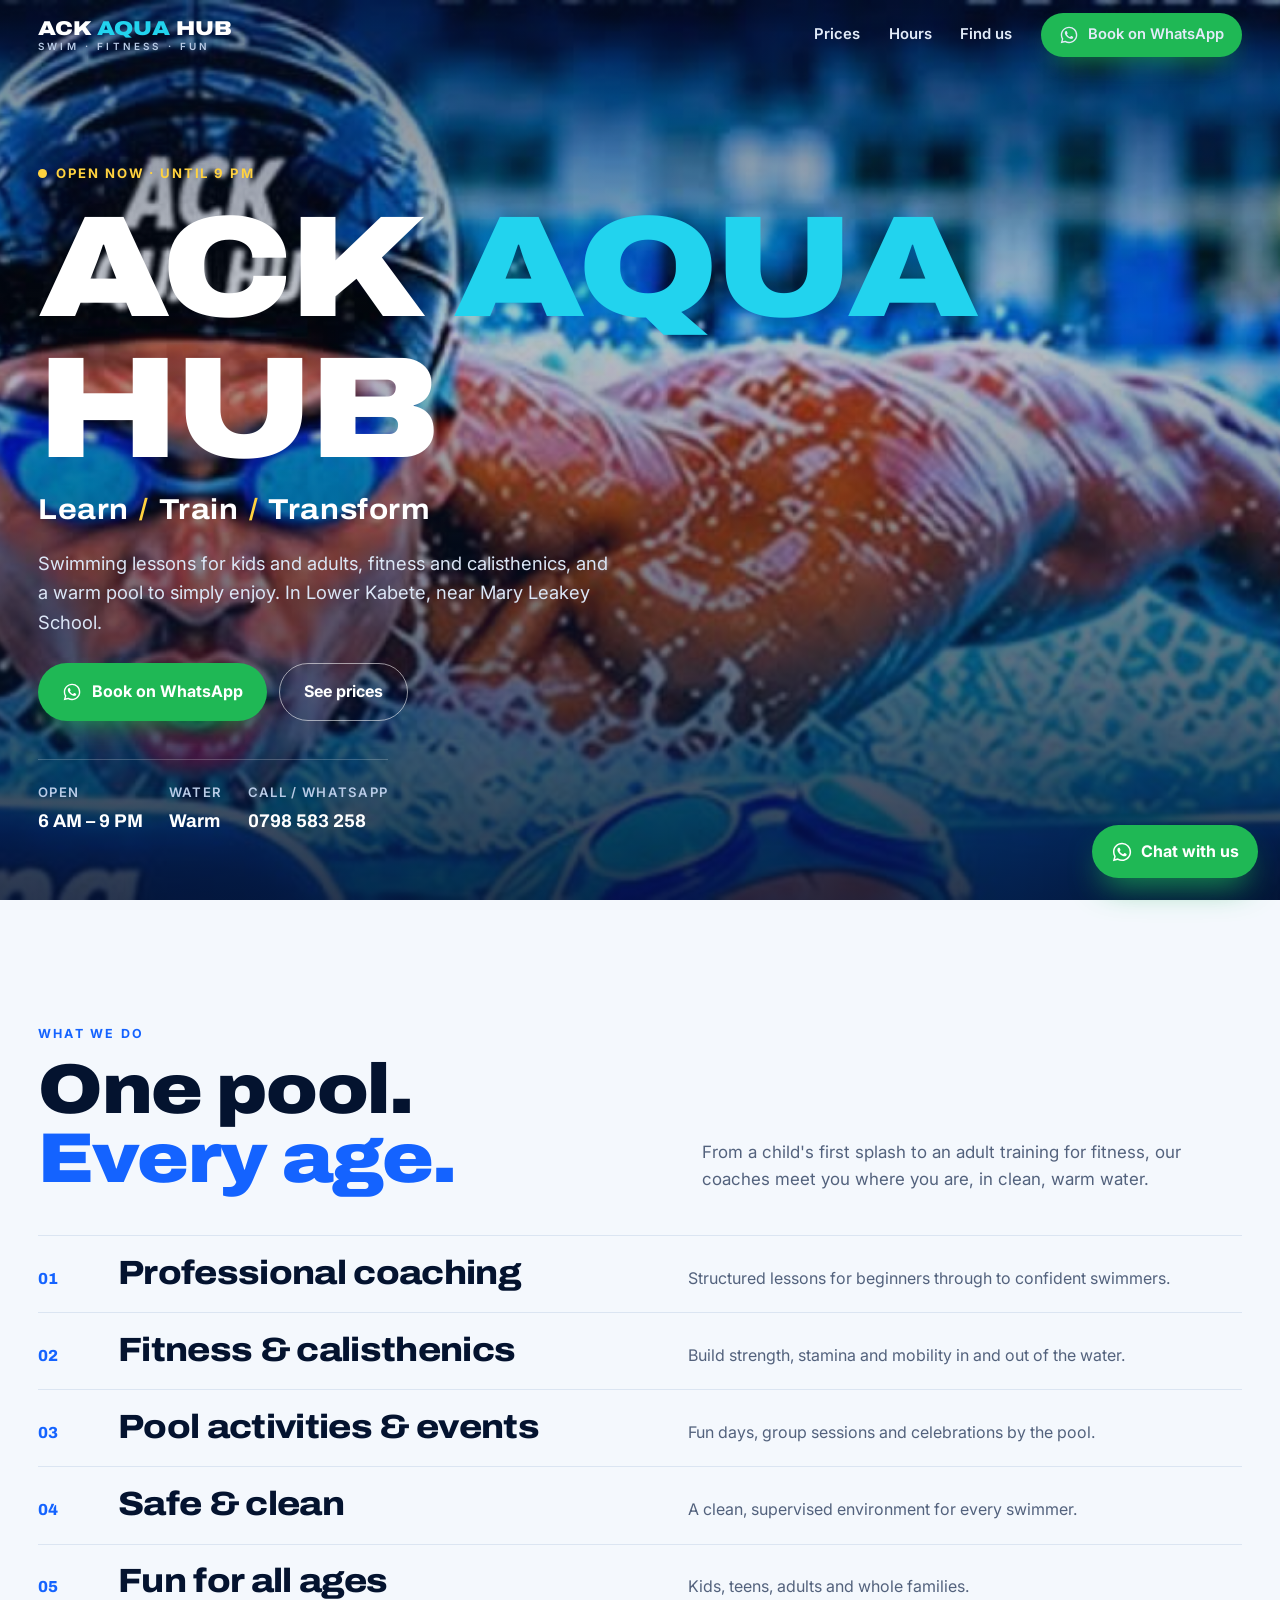
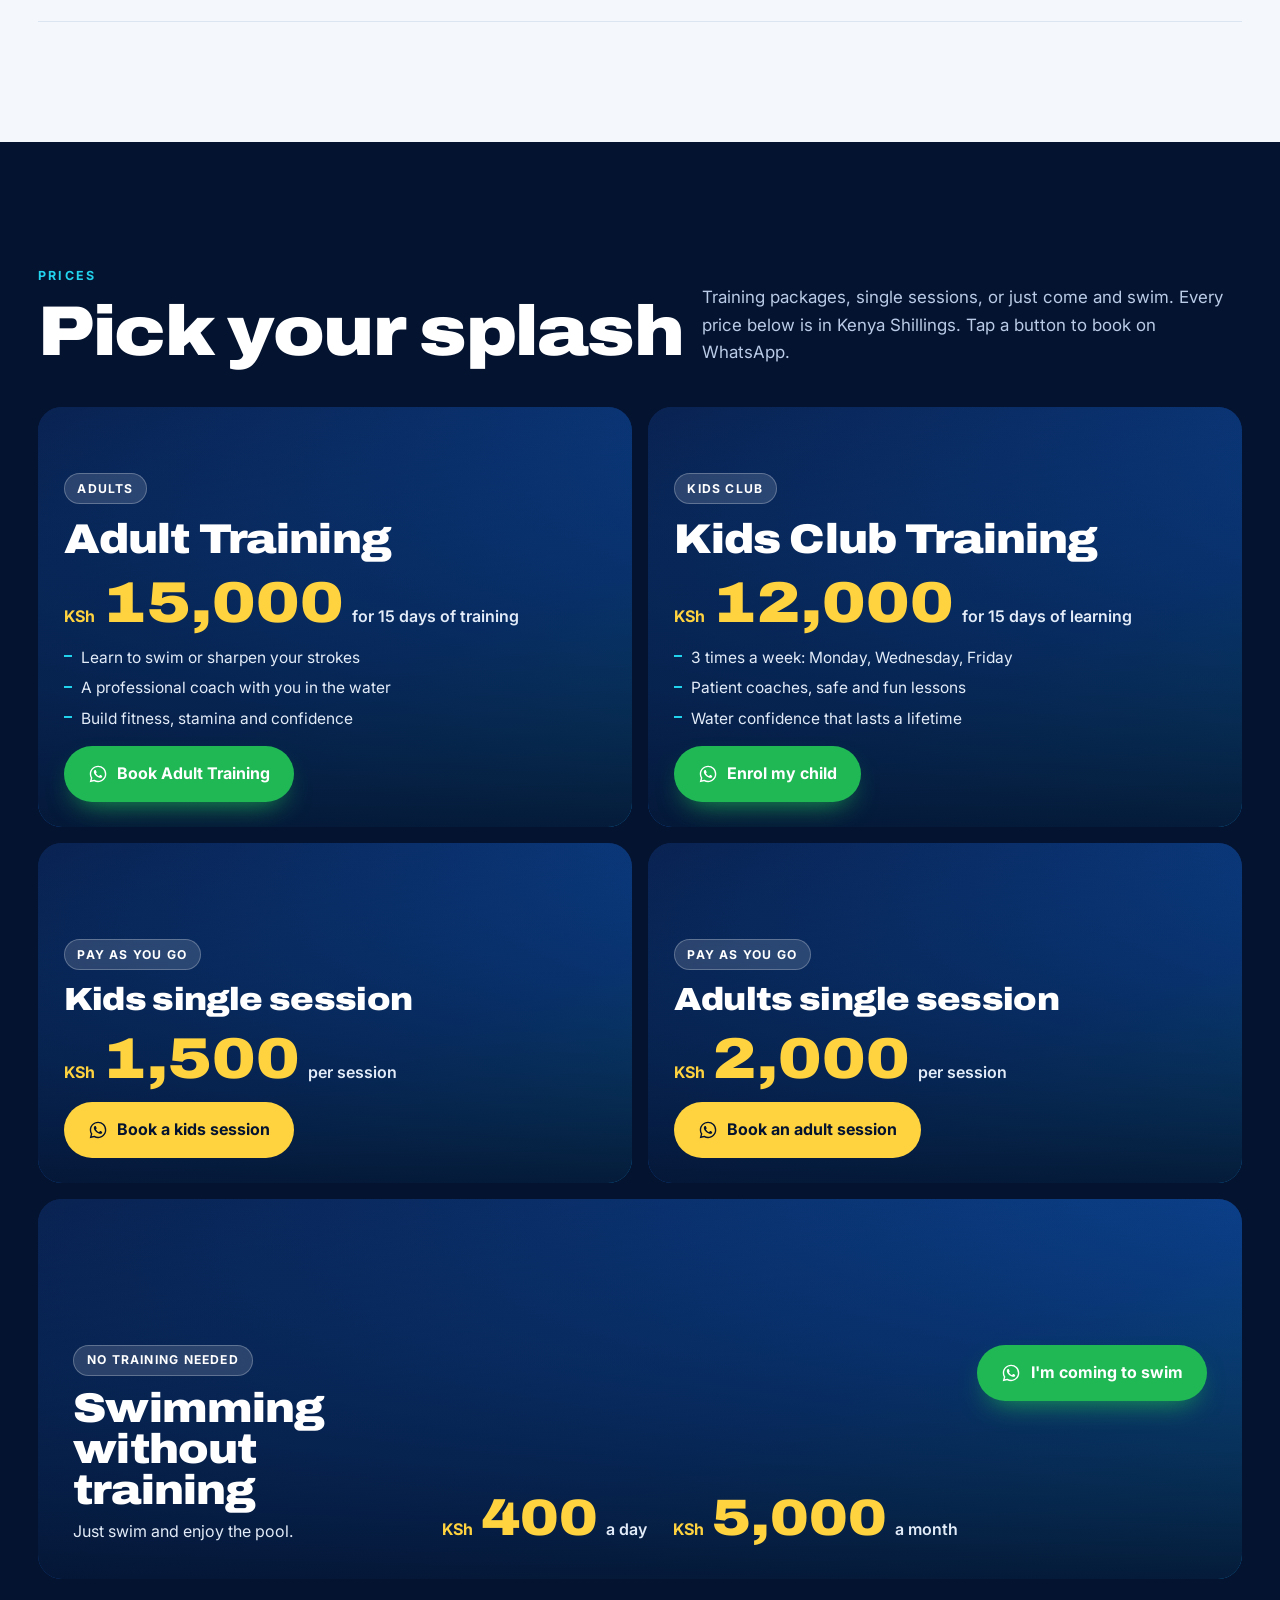
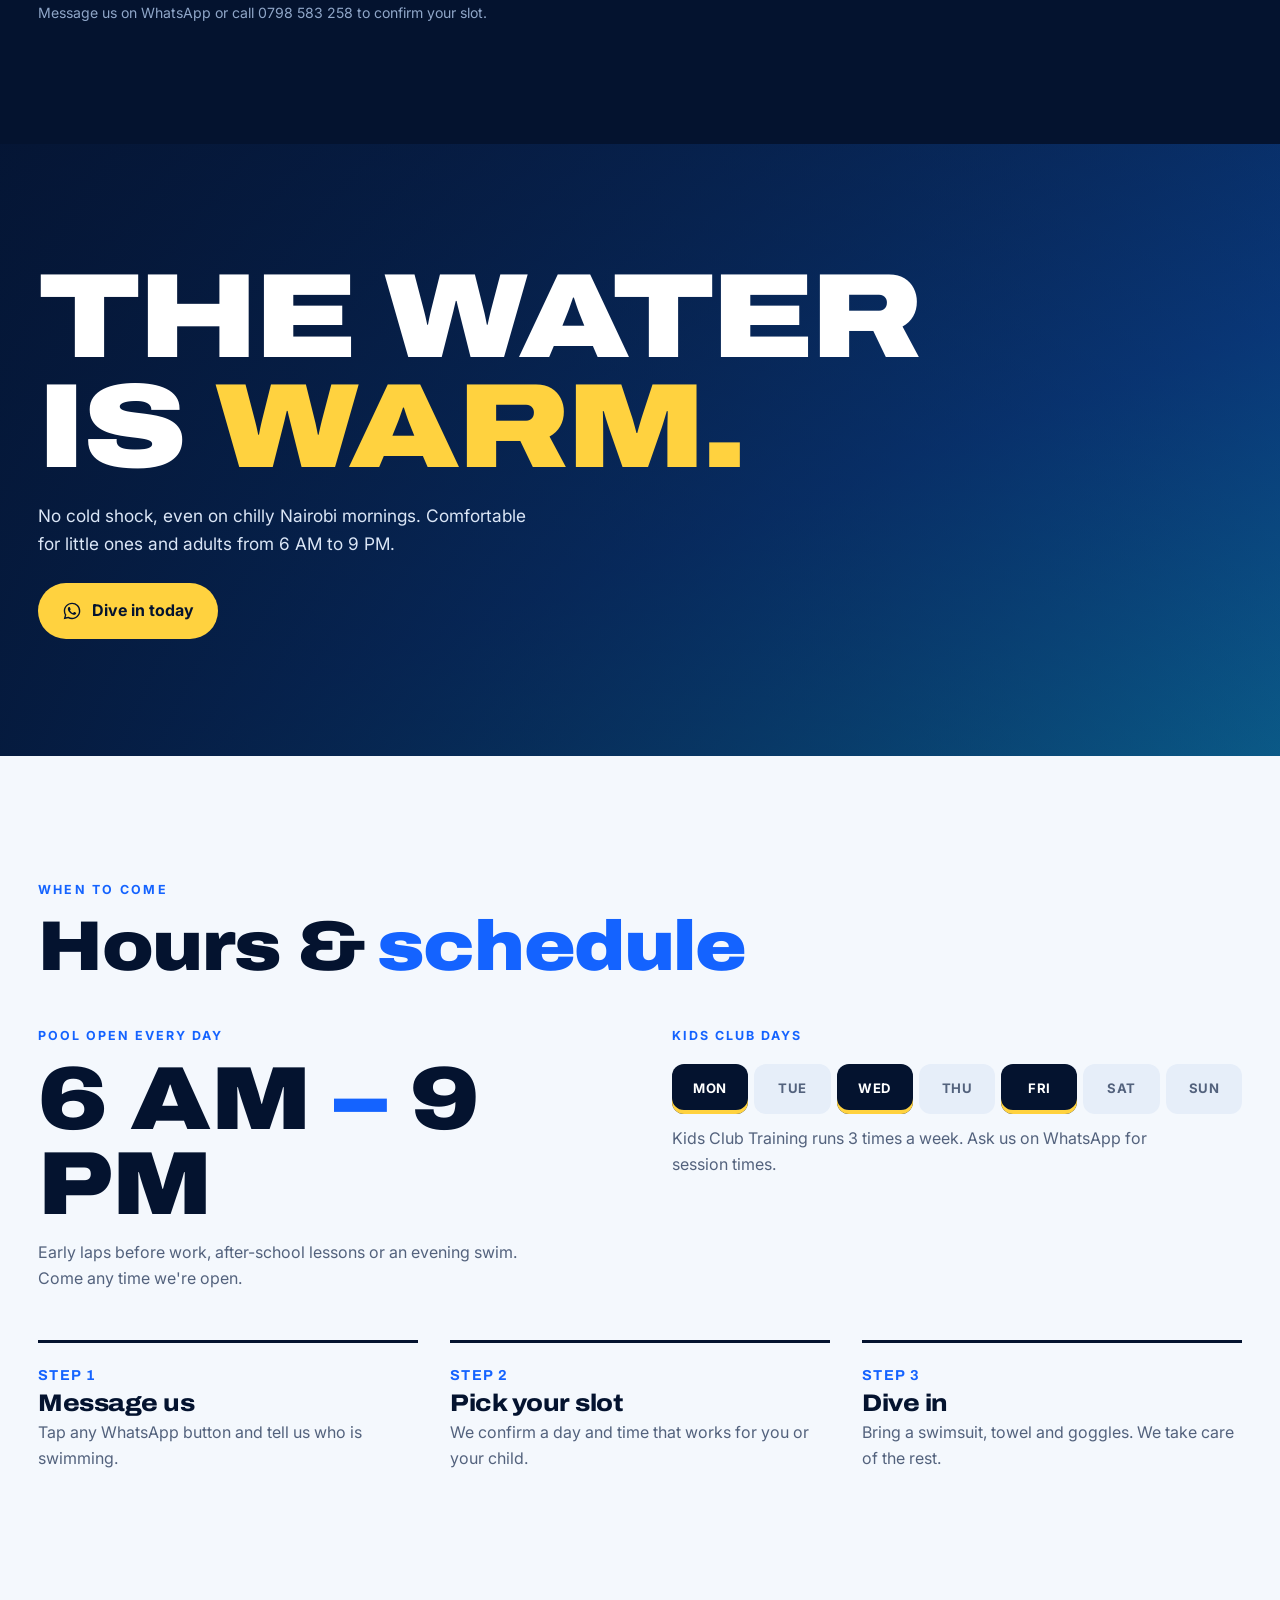
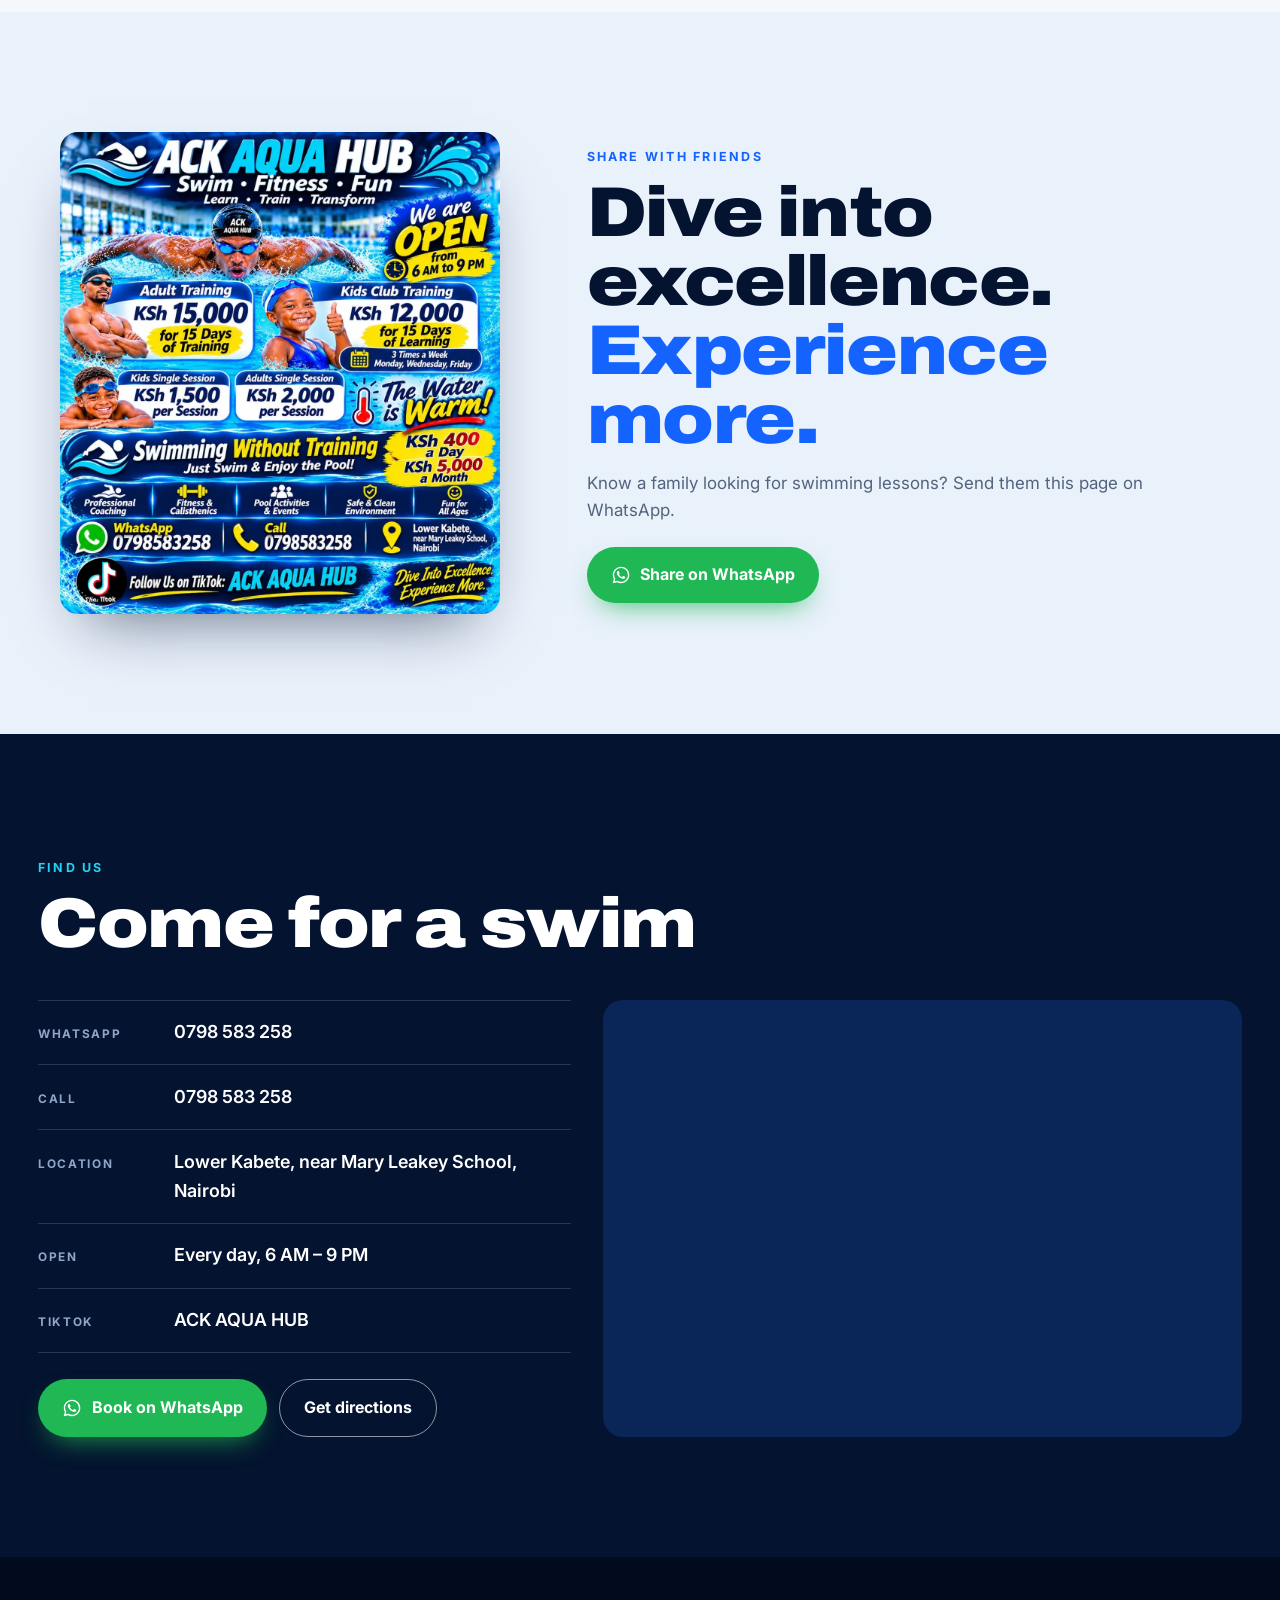
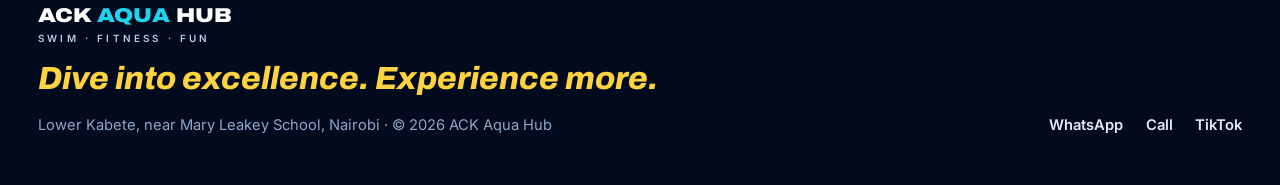
==== commit 291f6c83: "Video hero and video behind every offer, cleaner typographic design Co-Authored-By: Claude Opus 5.5 " ====
--- a/index.html
+++ b/index.html
@@ -3,402 +3,386 @@
 <head>
 <meta charset="utf-8">
 <meta name="viewport" content="width=device-width, initial-scale=1, viewport-fit=cover">
-<title>ACK Aqua Hub · Swim lessons, training & pool in Lower Kabete, Nairobi</title>
-<meta name="description" content="ACK Aqua Hub in Lower Kabete, Nairobi: swimming lessons for kids and adults, fitness & calisthenics, and a warm pool open 6 AM to 9 PM. Book on WhatsApp 0798 583 258.">
-<meta name="theme-color" content="#062a6b">
+<title>ACK Aqua Hub · Swimming lessons & pool in Lower Kabete, Nairobi</title>
+<meta name="description" content="ACK Aqua Hub, Lower Kabete, Nairobi: swimming lessons for kids and adults, fitness & calisthenics, and a warm pool open 6 AM to 9 PM. Book on WhatsApp 0798 583 258.">
+<meta name="theme-color" content="#04132f">
 <meta property="og:title" content="ACK Aqua Hub · Swim · Fitness · Fun">
-<meta property="og:description" content="Swimming lessons for kids and adults in Lower Kabete, Nairobi. The water is warm! Open 6 AM to 9 PM. Book on WhatsApp.">
+<meta property="og:description" content="Swimming lessons for kids and adults in Lower Kabete, Nairobi. The water is warm. Open 6 AM to 9 PM. Book on WhatsApp.">
 <meta property="og:image" content="/img/og.jpg">
 <meta property="og:type" content="website">
 <meta name="twitter:card" content="summary_large_image">
-<link rel="icon" href="data:image/svg+xml,%3Csvg xmlns='http://www.w3.org/2000/svg' viewBox='0 0 64 64'%3E%3Crect width='64' height='64' rx='14' fill='%23062a6b'/%3E%3Cpath d='M8 40c6 0 6-5 12-5s6 5 12 5 6-5 12-5 6 5 12 5' stroke='%2322d3ee' stroke-width='5' fill='none' stroke-linecap='round'/%3E%3Ccircle cx='42' cy='20' r='6' fill='%23ffd23f'/%3E%3C/svg%3E">
+<link rel="icon" href="data:image/svg+xml,%3Csvg xmlns='http://www.w3.org/2000/svg' viewBox='0 0 64 64'%3E%3Crect width='64' height='64' rx='14' fill='%2304132f'/%3E%3Ctext x='32' y='42' font-family='Arial' font-weight='900' font-size='26' fill='%2322d3ee' text-anchor='middle'%3EAQ%3C/text%3E%3C/svg%3E">
 <link rel="preconnect" href="https://fonts.googleapis.com">
 <link rel="preconnect" href="https://fonts.gstatic.com" crossorigin>
-<link href="https://fonts.googleapis.com/css2?family=Baloo+2:wght@600;700;800&family=Plus+Jakarta+Sans:wght@400;500;600;700&display=swap" rel="stylesheet">
+<link href="https://fonts.googleapis.com/css2?family=Archivo:wdth,wght@62..125,500..900&family=Inter:wght@400;500;600;700&display=swap" rel="stylesheet">
+<link rel="preconnect" href="https://assets.mixkit.co">
 <script type="application/ld+json">
 {"@context":"https://schema.org","@type":"SportsActivityLocation","name":"ACK Aqua Hub","description":"Swimming lessons, training and pool for kids and adults.","telephone":"+254798583258","address":{"@type":"PostalAddress","streetAddress":"Near Mary Leakey School","addressLocality":"Lower Kabete, Nairobi","addressCountry":"KE"},"openingHours":"Mo-Su 06:00-21:00","priceRange":"KSh 400 - KSh 15,000"}
 </script>
 <style>
+/* Layout: full-bleed video bands, typographic content, offers as video-backed cards */
 :root{
-  --navy:#062a6b; --deep:#041a45; --blue:#0b5bd3; --aqua:#22d3ee; --aqua-2:#7ee8fa;
-  --yellow:#ffd23f; --yellow-2:#ffb800; --ink:#0b1b3a; --muted:#4a5b7a; --bg:#f3f9ff; --card:#ffffff;
-  --wa:#25d366; --radius:22px; --shadow:0 18px 40px -18px rgba(4,26,69,.45);
+  --ink:#04132f; --navy:#0a2558; --blue:#1463ff; --aqua:#22d3ee; --yellow:#ffd23f;
+  --paper:#f4f8fd; --text:#0d1b33; --muted:#53627d; --line:#dbe5f2; --wa:#1fb855;
+  --display:"Archivo",system-ui,-apple-system,Segoe UI,Roboto,sans-serif;
+  --body:"Inter",system-ui,-apple-system,Segoe UI,Roboto,sans-serif;
+  --gut:max(18px, env(safe-area-inset-left, 0px));
 }
 *{box-sizing:border-box;margin:0;padding:0}
 html{scroll-behavior:smooth;-webkit-text-size-adjust:100%}
-body{font-family:"Plus Jakarta Sans",system-ui,-apple-system,Segoe UI,Roboto,sans-serif;color:var(--ink);background:var(--bg);line-height:1.55;overflow-x:hidden}
-img{max-width:100%;display:block}
+body{font-family:var(--body);color:var(--text);background:var(--paper);line-height:1.6;overflow-x:hidden}
+img,video{max-width:100%;display:block}
 a{color:inherit}
-.wrap{width:100%;max-width:1160px;margin:0 auto;padding:0 18px}
-h1,h2,h3,.display{font-family:"Baloo 2",system-ui,sans-serif;line-height:1.05;letter-spacing:-.01em}
-.btn{display:inline-flex;align-items:center;justify-content:center;gap:.55rem;font-weight:700;text-decoration:none;border-radius:999px;padding:.95rem 1.4rem;font-size:1rem;transition:transform .15s ease, box-shadow .2s ease;min-height:52px;border:0;cursor:pointer}
+.wrap{width:100%;max-width:1240px;margin:0 auto;padding-left:var(--gut);padding-right:max(18px, env(safe-area-inset-right, 0px))}
+h1,h2,h3{font-family:var(--display);font-stretch:112%;line-height:.98;letter-spacing:-.02em;text-wrap:balance}
+:focus-visible{outline:3px solid var(--yellow);outline-offset:3px}
+
+.btn{display:inline-flex;align-items:center;justify-content:center;gap:.6rem;font-weight:700;text-decoration:none;border-radius:999px;padding:.95rem 1.5rem;min-height:52px;font-size:1rem;transition:transform .15s, background .2s, box-shadow .2s;white-space:nowrap}
 .btn:active{transform:scale(.97)}
-.btn svg{width:22px;height:22px;flex:none}
-.btn-wa{background:var(--wa);color:#fff;box-shadow:0 10px 24px -10px rgba(37,211,102,.8)}
-.btn-wa:hover{box-shadow:0 14px 30px -10px rgba(37,211,102,.95);transform:translateY(-2px)}
-.btn-yellow{background:var(--yellow);color:var(--deep);box-shadow:0 10px 24px -10px rgba(255,184,0,.9)}
-.btn-yellow:hover{transform:translateY(-2px)}
-.btn-ghost{background:rgba(255,255,255,.12);color:#fff;border:1.5px solid rgba(255,255,255,.45);backdrop-filter:blur(6px)}
-.btn-ghost:hover{background:rgba(255,255,255,.2)}
-.btn-navy{background:var(--navy);color:#fff}
+.btn svg{width:20px;height:20px;flex:none}
+.btn-wa{background:var(--wa);color:#fff;box-shadow:0 12px 28px -12px rgba(31,184,85,.9)}
+.btn-wa:hover{background:#18a24a}
+.btn-y{background:var(--yellow);color:var(--ink)}
+.btn-y:hover{background:#ffdf6b}
+.btn-line{color:#fff;border:1.5px solid rgba(255,255,255,.55)}
+.btn-line:hover{background:rgba(255,255,255,.12)}
+
+/* video base */
+.vbg{position:absolute;inset:0;overflow:hidden;background:linear-gradient(160deg,#0a2558,#0c4a9e 60%,#0e7fb6)}
+.vbg video{position:absolute;inset:0;width:100%;height:100%;object-fit:cover}
+.shade{position:absolute;inset:0}
 
 /* NAV */
-.nav{position:fixed;inset:0 0 auto 0;z-index:50;transition:background .25s, box-shadow .25s}
-.nav.scrolled{background:rgba(4,26,69,.92);backdrop-filter:blur(10px);box-shadow:0 6px 20px -10px rgba(0,0,0,.5)}
-.nav .wrap{display:flex;align-items:center;justify-content:space-between;height:68px}
-.logo{display:flex;align-items:center;gap:.6rem;text-decoration:none;color:#fff}
-.logo-mark{width:40px;height:40px;border-radius:12px;background:linear-gradient(140deg,var(--aqua),var(--blue));display:grid;place-items:center;box-shadow:0 6px 16px -6px rgba(34,211,238,.8)}
-.logo-mark svg{width:26px;height:26px}
-.logo b{font-family:"Baloo 2";font-size:1.35rem;font-weight:800;letter-spacing:.01em}
-.logo b span{color:var(--aqua)}
-.nav-links{display:none;gap:1.6rem;align-items:center}
-.nav-links a{color:#dbeafe;text-decoration:none;font-weight:600;font-size:.95rem}
-.nav-links a:hover{color:#fff}
-.nav-cta{padding:.6rem 1rem;min-height:42px;font-size:.92rem}
-@media(min-width:900px){.nav-links{display:flex}}
+.nav{position:fixed;inset:0 0 auto;z-index:50;padding-top:env(safe-area-inset-top,0px);transition:background .25s}
+.nav.solid{background:rgba(4,19,47,.9);backdrop-filter:blur(12px)}
+.nav .wrap{display:flex;align-items:center;justify-content:space-between;height:70px}
+.brand{color:#fff;text-decoration:none;font-family:var(--display);font-weight:900;font-stretch:118%;font-size:1.25rem;letter-spacing:.01em;line-height:1}
+.brand span{color:var(--aqua)}
+.brand small{display:block;font-family:var(--body);font-weight:600;font-size:.62rem;letter-spacing:.32em;color:#b9cbe6;margin-top:4px}
+.links{display:none;gap:1.8rem;align-items:center}
+.links a{color:#e2ebf8;text-decoration:none;font-weight:600;font-size:.93rem}
+.links a:hover{color:#fff}
+.links .btn{min-height:44px;padding:.6rem 1.1rem;font-size:.92rem}
+@media(min-width:960px){.links{display:flex}}
+.nav-call{color:#fff;text-decoration:none;font-weight:700;font-size:.9rem;border:1.5px solid rgba(255,255,255,.4);border-radius:999px;padding:.5rem .9rem}
+@media(min-width:960px){.nav-call{display:none}}
 
 /* HERO */
-.hero{position:relative;min-height:100svh;color:#fff;overflow:hidden;display:flex;align-items:center;padding:96px 0 120px;
-  background:radial-gradient(1200px 600px at 80% -10%, rgba(34,211,238,.45), transparent 60%),
-             radial-gradient(900px 500px at -10% 110%, rgba(11,91,211,.7), transparent 60%),
-             linear-gradient(180deg,#041a45 0%,#062a6b 45%,#0b5bd3 100%)}
-.caustics{position:absolute;inset:0;opacity:.35;pointer-events:none;mix-blend-mode:screen;
-  background-image:radial-gradient(circle at 20% 30%, rgba(126,232,250,.5) 0 2px, transparent 3px),radial-gradient(circle at 70% 60%, rgba(126,232,250,.4) 0 2px, transparent 3px);
-  background-size:60px 60px, 90px 90px;animation:drift 18s linear infinite}
-@keyframes drift{to{background-position:600px 300px, -540px 270px}}
-.bubbles span{position:absolute;bottom:-40px;border-radius:50%;background:radial-gradient(circle at 30% 30%,rgba(255,255,255,.9),rgba(126,232,250,.25) 60%,transparent 70%);animation:rise linear infinite;opacity:.7}
-@keyframes rise{to{transform:translateY(-115vh) translateX(30px)}}
-.hero-grid{position:relative;display:grid;gap:2.2rem;align-items:center;width:100%}
-@media(min-width:960px){.hero-grid{grid-template-columns:1.1fr .9fr}}
-.pill{display:inline-flex;align-items:center;gap:.5rem;background:rgba(255,210,63,.15);border:1px solid rgba(255,210,63,.5);color:var(--yellow);padding:.4rem .85rem;border-radius:999px;font-weight:700;font-size:.85rem}
-.pill .dot{width:8px;height:8px;border-radius:50%;background:var(--yellow);box-shadow:0 0 0 0 rgba(255,210,63,.7);animation:pulse 2s infinite}
-@keyframes pulse{70%{box-shadow:0 0 0 10px rgba(255,210,63,0)}100%{box-shadow:0 0 0 0 rgba(255,210,63,0)}}
-.hero h1{font-size:clamp(3rem,13vw,6.2rem);font-weight:800;margin:.9rem 0 .2rem;text-shadow:0 6px 30px rgba(0,0,0,.25)}
-.hero h1 .aq{background:linear-gradient(90deg,var(--aqua),var(--aqua-2));-webkit-background-clip:text;background-clip:text;color:transparent}
-.tag{font-family:"Baloo 2";font-weight:700;font-size:clamp(1.4rem,5.4vw,2.2rem);color:#fff}
-.tag i{font-style:normal;color:var(--yellow);padding:0 .25em}
-.sub{font-size:clamp(1rem,3.6vw,1.15rem);color:#cfe6ff;max-width:34rem;margin:.9rem 0 1.6rem}
-.hero-ctas{display:flex;flex-wrap:wrap;gap:.75rem}
-.hero-ctas .btn{flex:1 1 220px}
-@media(min-width:600px){.hero-ctas .btn{flex:0 0 auto}}
-.facts{display:flex;flex-wrap:wrap;gap:.6rem 1.2rem;margin-top:1.4rem;color:#dbeafe;font-weight:600;font-size:.92rem}
-.facts span{display:inline-flex;align-items:center;gap:.4rem}
-.facts svg{width:18px;height:18px;color:var(--yellow)}
-.hero-art{position:relative;max-width:460px;justify-self:center;width:100%}
-.hero-photo{border-radius:28px;overflow:hidden;border:4px solid rgba(255,255,255,.18);box-shadow:0 30px 60px -20px rgba(0,0,0,.6);transform:rotate(-2deg)}
-.hero-photo img{width:100%;aspect-ratio:57/42;object-fit:cover}
-.warm-badge{z-index:2;position:absolute;right:-6px;bottom:-26px;background:var(--yellow);color:var(--deep);border-radius:20px;padding:.7rem 1rem;font-family:"Baloo 2";font-weight:800;font-size:1.25rem;line-height:1;transform:rotate(4deg);box-shadow:0 14px 30px -10px rgba(0,0,0,.5);display:flex;align-items:center;gap:.5rem}
-.warm-badge svg{width:28px;height:28px}
-.open-badge{z-index:2;position:absolute;left:-8px;top:-18px;background:#fff;color:var(--navy);border-radius:18px;padding:.55rem .85rem;font-weight:800;font-size:.9rem;box-shadow:0 14px 30px -12px rgba(0,0,0,.5);transform:rotate(-4deg)}
-.open-badge small{display:block;color:var(--blue);font-weight:700;font-size:.72rem;letter-spacing:.06em;text-transform:uppercase}
-.waves{position:absolute;left:0;right:0;bottom:-1px;height:110px}
-.waves svg{position:absolute;bottom:0;width:200%;height:100%}
-.w1{animation:wave 12s linear infinite;opacity:.5}
-.w2{animation:wave 8s linear infinite reverse;opacity:.7}
-.w3{animation:wave 16s linear infinite}
-@keyframes wave{from{transform:translateX(0)}to{transform:translateX(-50%)}}
+.hero{position:relative;min-height:100svh;display:flex;align-items:flex-end;color:#fff;padding:110px 0 64px}
+.hero .shade{background:linear-gradient(180deg,rgba(4,19,47,.55) 0%,rgba(4,19,47,.25) 35%,rgba(4,19,47,.85) 100%)}
+.hero .wrap{position:relative}
+.kicker{display:inline-flex;align-items:center;gap:.55rem;font-weight:700;font-size:.82rem;letter-spacing:.14em;text-transform:uppercase;color:var(--yellow)}
+.live{width:9px;height:9px;border-radius:50%;background:var(--yellow);animation:pulse 2s infinite}
+@keyframes pulse{0%{box-shadow:0 0 0 0 rgba(255,210,63,.7)}70%{box-shadow:0 0 0 12px rgba(255,210,63,0)}100%{box-shadow:0 0 0 0 rgba(255,210,63,0)}}
+.hero h1{font-size:clamp(3.2rem,14vw,9rem);font-weight:900;font-stretch:120%;margin:.8rem 0 .4rem;text-transform:uppercase}
+.hero h1 em{font-style:normal;color:var(--aqua)}
+.trio{font-family:var(--display);font-weight:700;font-size:clamp(1.15rem,4.4vw,1.8rem);font-stretch:110%;letter-spacing:.02em}
+.trio b{color:var(--yellow);font-weight:700;padding:0 .35em}
+.hero p.lede{max-width:36rem;color:#dbe6f6;font-size:clamp(1rem,2.6vw,1.15rem);margin:1rem 0 1.6rem}
+.ctas{display:flex;flex-wrap:wrap;gap:.75rem}
+@media(max-width:520px){.ctas .btn{flex:1 1 100%}}
+.hero-meta{display:grid;grid-template-columns:repeat(3,auto);gap:1.6rem;margin-top:2.4rem;padding-top:1.4rem;border-top:1px solid rgba(255,255,255,.22);width:fit-content;max-width:100%}
+.hero-meta div{font-size:.82rem;color:#b9cbe6;text-transform:uppercase;letter-spacing:.1em;font-weight:600}
+.hero-meta b{display:block;color:#fff;font-family:var(--display);font-size:1.15rem;letter-spacing:0;text-transform:none;margin-top:.2rem}
+@media(max-width:600px){.hero-meta{grid-template-columns:1fr 1fr;gap:1rem 1.4rem}.hero-meta div:last-child{grid-column:span 2}}
 
 /* SECTIONS */
-section{position:relative}
-.sec{padding:72px 0}
-.eyebrow{display:inline-block;color:var(--blue);font-weight:800;letter-spacing:.12em;text-transform:uppercase;font-size:.78rem;margin-bottom:.5rem}
-.sec h2{font-size:clamp(2.1rem,7.5vw,3.3rem);color:var(--navy);font-weight:800}
+.sec{padding:clamp(64px,10vw,120px) 0}
+.eyebrow{font-weight:700;font-size:.78rem;letter-spacing:.18em;text-transform:uppercase;color:var(--blue)}
+.sec h2{font-size:clamp(2.3rem,7vw,4.4rem);font-weight:900;color:var(--ink);margin-top:.6rem}
 .sec h2 em{font-style:normal;color:var(--blue)}
-.lead{color:var(--muted);font-size:1.05rem;max-width:40rem;margin-top:.6rem}
-
-/* FEATURES */
-.features{display:grid;gap:14px;margin-top:2rem;grid-template-columns:repeat(2,1fr)}
-@media(min-width:900px){.features{grid-template-columns:repeat(5,1fr)}}
-.feat{background:var(--card);border-radius:var(--radius);padding:1.2rem 1rem;box-shadow:0 10px 30px -22px rgba(4,26,69,.6);border:1px solid #e3eefc;transition:transform .2s}
-.feat:hover{transform:translateY(-4px)}
-.feat .ic{width:48px;height:48px;border-radius:14px;display:grid;place-items:center;background:linear-gradient(140deg,#e0f7ff,#cfe3ff);color:var(--blue);margin-bottom:.8rem}
-.feat .ic svg{width:26px;height:26px}
-.feat h3{font-size:1.15rem;color:var(--navy);font-weight:700}
-.feat p{color:var(--muted);font-size:.9rem;margin-top:.25rem}
-.feat:last-child{grid-column:span 2}
-@media(min-width:900px){.feat:last-child{grid-column:auto}}
-
-/* PRICING */
-.pricing{background:linear-gradient(180deg,#e6f4ff 0%, #f3f9ff 100%)}
-.plans{display:grid;gap:18px;margin-top:2.2rem}
-@media(min-width:760px){.plans{grid-template-columns:1fr 1fr}}
-.plan{position:relative;background:#fff;border-radius:26px;overflow:hidden;box-shadow:var(--shadow);display:flex;flex-direction:column}
-.plan-top{position:relative;padding:1.4rem 1.4rem 1.2rem;color:#fff;background:linear-gradient(135deg,var(--navy),var(--blue));overflow:hidden;min-height:150px}
-.plan-top img{position:absolute;right:0;bottom:0;height:100%;width:42%;object-fit:cover;object-position:center top;-webkit-mask-image:linear-gradient(90deg,transparent,#000 45%);mask-image:linear-gradient(90deg,transparent,#000 45%)}
-.plan-top .label{position:relative;font-weight:700;color:var(--aqua-2);font-size:.82rem;letter-spacing:.08em;text-transform:uppercase}
-.plan-top h3{position:relative;font-size:1.7rem;margin-top:.2rem;max-width:60%}
-.plan-body{padding:1.3rem 1.4rem 1.4rem;display:flex;flex-direction:column;gap:1rem;flex:1}
-.price{display:flex;align-items:baseline;gap:.4rem;flex-wrap:wrap}
-.price .cur{font-weight:800;color:var(--navy);font-size:1.1rem}
-.price .amt{font-family:"Baloo 2";font-weight:800;font-size:3rem;color:var(--navy);line-height:1}
-.price .per{background:var(--yellow);color:var(--deep);font-weight:800;padding:.25rem .65rem;border-radius:10px;font-size:.9rem}
-.plan ul{list-style:none;display:grid;gap:.45rem}
-.plan li{display:flex;gap:.55rem;align-items:flex-start;color:var(--ink);font-size:.97rem}
-.plan li svg{width:20px;height:20px;color:var(--blue);flex:none;margin-top:2px}
-.plan .btn{margin-top:auto;width:100%}
-.minis{display:grid;gap:14px;margin-top:18px;grid-template-columns:1fr 1fr}
-.mini{background:#fff;border-radius:22px;padding:1.1rem;box-shadow:0 12px 30px -20px rgba(4,26,69,.55);border:1px solid #e3eefc;display:flex;flex-direction:column;gap:.35rem}
-.mini .label{font-weight:700;color:var(--blue);font-size:.8rem;text-transform:uppercase;letter-spacing:.06em}
-.mini .amt{font-family:"Baloo 2";font-weight:800;font-size:2rem;color:var(--navy);line-height:1}
-.mini .amt small{font-size:.95rem;font-family:"Plus Jakarta Sans";font-weight:700}
-.mini .per{color:var(--muted);font-size:.9rem}
-.mini a{margin-top:.4rem;font-weight:700;color:var(--blue);text-decoration:none;font-size:.92rem}
-.free-swim{margin-top:18px;border-radius:26px;padding:1.6rem 1.4rem;color:#fff;background:linear-gradient(120deg,#041a45,#0b5bd3 70%,#22d3ee);position:relative;overflow:hidden;box-shadow:var(--shadow);display:grid;gap:1.1rem}
-@media(min-width:760px){.free-swim{grid-template-columns:1.2fr 1fr auto;align-items:center;padding:1.8rem 2rem}}
-.free-swim h3{font-size:clamp(1.7rem,6vw,2.3rem)}
-.free-swim h3 span{color:var(--yellow)}
-.free-swim p{color:#cfe6ff}
-.fs-prices{display:flex;gap:10px}
-.fs-prices div{background:var(--yellow);color:var(--deep);border-radius:16px;padding:.7rem .9rem;flex:1;text-align:center;font-weight:700}
-.fs-prices b{display:block;font-family:"Baloo 2";font-size:1.6rem;line-height:1.05}
-.note{margin-top:14px;color:var(--muted);font-size:.88rem;text-align:center}
-
-/* WARM */
-.warm{background:linear-gradient(135deg,#ffd23f,#ffb800);color:var(--deep);overflow:hidden}
-.warm .wrap{display:grid;gap:1.6rem;align-items:center}
-@media(min-width:860px){.warm .wrap{grid-template-columns:auto 1fr auto}}
-.thermo{width:84px;height:84px;border-radius:24px;background:#fff;display:grid;place-items:center;box-shadow:0 10px 24px -12px rgba(0,0,0,.4)}
-.thermo svg{width:48px;height:48px}
-.warm h2{font-size:clamp(2.2rem,9vw,3.6rem);color:var(--deep)}
-.warm p{font-weight:600;max-width:36rem}
+.intro{color:var(--muted);font-size:1.06rem;max-width:40rem;margin-top:1rem}
+.head{display:grid;gap:1rem;align-items:end}
+@media(min-width:900px){.head{grid-template-columns:1.2fr 1fr}}
+
+/* WHAT WE OFFER: typographic list */
+.pillars{margin-top:2.6rem;border-top:1px solid var(--line)}
+.pillar{display:grid;grid-template-columns:3.2rem 1fr;gap:.4rem 1rem;padding:1.3rem 0;border-bottom:1px solid var(--line);align-items:baseline}
+.pillar .n{font-family:var(--display);font-weight:800;color:var(--blue);font-size:1rem;font-variant-numeric:tabular-nums}
+.pillar h3{font-size:clamp(1.4rem,4.4vw,2.1rem);font-weight:800;color:var(--ink)}
+.pillar p{grid-column:2;color:var(--muted)}
+@media(min-width:900px){.pillar{grid-template-columns:4rem 1fr 1fr}.pillar p{grid-column:3}}
+
+/* OFFERS */
+.offers{background:var(--ink);color:#fff}
+.offers h2{color:#fff}
+.offers .eyebrow{color:var(--aqua)}
+.offers .intro{color:#b9cbe6}
+.grid{display:grid;gap:16px;margin-top:2.6rem;grid-template-columns:1fr}
+@media(min-width:700px){.grid{grid-template-columns:repeat(2,1fr)}}
+@media(min-width:1100px){.grid{grid-template-columns:repeat(6,1fr)}.o-big{grid-column:span 3}.o-mid{grid-column:span 3}.o-wide{grid-column:span 6}}
+@media(min-width:700px) and (max-width:1099px){.o-wide{grid-column:span 2}}
+.offer{position:relative;border-radius:24px;overflow:hidden;min-height:420px;display:flex;color:#fff;isolation:isolate;background:#0a2558}
+.offer .shade{background:linear-gradient(180deg,rgba(4,19,47,.15) 0%,rgba(4,19,47,.45) 40%,rgba(4,19,47,.92) 100%);z-index:1}
+.o-body{position:relative;z-index:2;margin-top:auto;padding:1.6rem;width:100%;display:flex;flex-direction:column;gap:.9rem}
+.tagline{display:inline-block;align-self:flex-start;background:rgba(255,255,255,.14);backdrop-filter:blur(8px);border:1px solid rgba(255,255,255,.25);border-radius:999px;padding:.3rem .8rem;font-size:.76rem;font-weight:700;letter-spacing:.1em;text-transform:uppercase}
+.offer h3{font-size:clamp(1.9rem,5.5vw,2.6rem);font-weight:900}
+.amount{display:flex;align-items:baseline;gap:.5rem;flex-wrap:wrap}
+.amount .cur{font-weight:700;color:var(--yellow)}
+.amount .v{font-family:var(--display);font-weight:900;font-stretch:115%;font-size:clamp(2.8rem,9vw,3.6rem);line-height:1;color:var(--yellow);font-variant-numeric:tabular-nums}
+.amount .per{color:#e2ebf8;font-weight:600}
+.offer ul{list-style:none;display:grid;gap:.35rem;color:#e2ebf8;font-size:.97rem}
+.offer li{padding-left:1.1rem;position:relative}
+.offer li::before{content:"";position:absolute;left:0;top:.62em;width:.5rem;height:2px;background:var(--aqua)}
+.offer .btn{align-self:flex-start}
+@media(max-width:520px){.offer .btn{align-self:stretch}}
+.o-mini{min-height:340px}
+.o-mini h3{font-size:clamp(1.6rem,4.6vw,2rem)}
+.o-wide{min-height:380px}
+.o-wide .o-body{display:grid;gap:1.2rem}
+@media(min-width:860px){.o-wide .o-body{grid-template-columns:1.3fr auto auto;align-items:end;padding:2.2rem}}
+.duo{display:flex;gap:1.6rem;flex-wrap:wrap}
+.duo .amount .v{font-size:clamp(2.4rem,7vw,3.2rem)}
+.fine{color:#8fa6c8;font-size:.88rem;margin-top:1.4rem}
+
+/* WARM band */
+.warm{position:relative;color:#fff;min-height:68vh;display:flex;align-items:center;padding:90px 0}
+.warm .shade{background:linear-gradient(90deg,rgba(4,19,47,.85),rgba(4,19,47,.35))}
+.warm .wrap{position:relative}
+.warm h2{font-size:clamp(3rem,12vw,7.5rem);font-weight:900;font-stretch:122%;text-transform:uppercase;line-height:.92}
+.warm h2 span{color:var(--yellow)}
+.warm p{max-width:32rem;margin:1.2rem 0 1.6rem;color:#dbe6f6;font-size:1.08rem}
 
 /* SCHEDULE */
-.sched-grid{display:grid;gap:18px;margin-top:2rem}
-@media(min-width:860px){.sched-grid{grid-template-columns:1fr 1fr}}
-.card{background:#fff;border-radius:26px;padding:1.5rem;box-shadow:0 14px 36px -24px rgba(4,26,69,.6);border:1px solid #e3eefc}
-.card h3{font-size:1.5rem;color:var(--navy)}
-.hours{display:flex;align-items:center;gap:1rem;margin-top:1rem}
-.hours .big{font-family:"Baloo 2";font-weight:800;font-size:2.6rem;color:var(--blue);line-height:1}
-.days{display:grid;grid-template-columns:repeat(7,1fr);gap:6px;margin-top:1rem}
-.days div{text-align:center;padding:.6rem 0;border-radius:12px;background:#eef5ff;color:var(--muted);font-weight:700;font-size:.85rem}
-.days div.on{background:var(--navy);color:#fff;position:relative}
-.days div.on::after{content:"";position:absolute;left:50%;bottom:5px;width:6px;height:6px;border-radius:50%;background:var(--yellow);transform:translateX(-50%)}
-.legend{margin-top:.8rem;color:var(--muted);font-size:.9rem;display:flex;gap:.5rem;align-items:center}
-.legend i{width:10px;height:10px;border-radius:50%;background:var(--yellow);display:inline-block}
-
-/* STEPS */
-.steps{display:grid;gap:14px;margin-top:2rem;counter-reset:s}
-@media(min-width:860px){.steps{grid-template-columns:repeat(3,1fr)}}
-.step{background:#fff;border-radius:22px;padding:1.3rem;border:1px solid #e3eefc;position:relative;padding-left:4.4rem;box-shadow:0 10px 30px -24px rgba(4,26,69,.6)}
-.step::before{counter-increment:s;content:counter(s);position:absolute;left:1.1rem;top:1.15rem;width:2.4rem;height:2.4rem;border-radius:12px;background:var(--yellow);color:var(--deep);font-family:"Baloo 2";font-weight:800;font-size:1.3rem;display:grid;place-items:center}
-.step h3{font-size:1.2rem;color:var(--navy)}
-.step p{color:var(--muted);font-size:.93rem}
+.sched{display:grid;gap:2.4rem;margin-top:2.6rem}
+@media(min-width:900px){.sched{grid-template-columns:1fr 1fr;gap:4rem}}
+.big-hours{font-family:var(--display);font-weight:900;font-stretch:118%;font-size:clamp(3rem,11vw,5.6rem);color:var(--ink);line-height:.95}
+.big-hours span{color:var(--blue)}
+.sched p{color:var(--muted);margin-top:.8rem;max-width:30rem}
+.week{display:grid;grid-template-columns:repeat(7,1fr);gap:6px;margin-top:1rem}
+.week div{text-align:center;padding:.9rem 0;border-radius:12px;background:#e6eef9;color:var(--muted);font-weight:700;font-size:.82rem;letter-spacing:.04em}
+.week div.on{background:var(--ink);color:#fff;box-shadow:inset 0 -4px 0 var(--yellow)}
+.lbl{font-weight:700;font-size:.78rem;letter-spacing:.16em;text-transform:uppercase;color:var(--blue)}
+.steps{display:grid;gap:0;margin-top:3rem;border-top:1px solid var(--line)}
+@media(min-width:900px){.steps{grid-template-columns:repeat(3,1fr);gap:2rem;border-top:0}}
+.step{padding:1.3rem 0;border-bottom:1px solid var(--line)}
+@media(min-width:900px){.step{border-bottom:0;border-top:3px solid var(--ink);padding-top:1.2rem}}
+.step b{font-family:var(--display);font-size:.9rem;color:var(--blue);letter-spacing:.1em}
+.step h3{font-size:1.5rem;font-weight:800;color:var(--ink);margin:.3rem 0}
+.step p{color:var(--muted)}
 
 /* POSTER */
-.poster-wrap{display:grid;gap:2rem;align-items:center}
-@media(min-width:900px){.poster-wrap{grid-template-columns:.9fr 1.1fr}}
-.poster-wrap>*{min-width:0}
-.poster{width:100%;height:auto;border-radius:24px;overflow:hidden;box-shadow:var(--shadow);transform:rotate(-1.5deg);border:6px solid #fff;max-width:480px;justify-self:center}
-.poster-copy .btn{margin-top:1.2rem}
+.poster-sec{background:#e9f1fb}
+.poster-grid{display:grid;gap:2.4rem;align-items:center}
+@media(min-width:900px){.poster-grid{grid-template-columns:.85fr 1.15fr;gap:4rem}}
+.poster-grid>*{min-width:0}
+.poster{width:100%;max-width:440px;height:auto;justify-self:center;border-radius:18px;box-shadow:0 30px 60px -28px rgba(4,19,47,.6)}
+.poster-grid .btn{margin-top:1.4rem}
 
 /* FIND */
-.find{background:var(--deep);color:#fff}
+.find{background:var(--ink);color:#fff}
 .find h2{color:#fff}
 .find .eyebrow{color:var(--aqua)}
-.find-grid{display:grid;gap:18px;margin-top:2rem}
+.find-grid{display:grid;gap:2rem;margin-top:2.6rem}
 @media(min-width:900px){.find-grid{grid-template-columns:1fr 1.2fr}}
-.contact-list{display:grid;gap:12px}
-.ci{display:flex;gap:1rem;align-items:center;background:rgba(255,255,255,.06);border:1px solid rgba(255,255,255,.12);border-radius:20px;padding:1rem 1.1rem;text-decoration:none;transition:background .2s}
-.ci:hover{background:rgba(255,255,255,.12)}
-.ci .ico{width:48px;height:48px;border-radius:14px;display:grid;place-items:center;flex:none}
-.ci .ico svg{width:26px;height:26px}
-.ci small{display:block;color:#9fb8e0;font-weight:600;font-size:.8rem;text-transform:uppercase;letter-spacing:.06em}
-.ci b{font-size:1.1rem}
-.map{border-radius:24px;overflow:hidden;min-height:320px;border:1px solid rgba(255,255,255,.15);background:#0a2a5e}
-.map iframe{width:100%;height:100%;min-height:320px;border:0;display:block}
-
-/* FOOTER */
-footer{background:#020f2b;color:#9fb8e0;padding:40px 0 110px;font-size:.92rem}
-footer .wrap{display:grid;gap:1.2rem}
-@media(min-width:760px){footer .wrap{grid-template-columns:1fr auto;align-items:center}footer{padding-bottom:40px}}
-.slogan{font-family:"Baloo 2";font-weight:800;font-size:1.5rem;color:var(--yellow);transform:rotate(-2deg);display:inline-block}
-.socials{display:flex;gap:10px}
-.socials a{width:44px;height:44px;border-radius:12px;display:grid;place-items:center;background:rgba(255,255,255,.08)}
-.socials svg{width:22px;height:22px;color:#fff}
-
-/* STICKY MOBILE BAR */
-.mbar{position:fixed;left:0;right:0;bottom:0;z-index:60;display:grid;grid-template-columns:1fr 1.6fr;gap:10px;padding:10px 12px calc(10px + env(safe-area-inset-bottom));background:rgba(4,26,69,.94);backdrop-filter:blur(10px);box-shadow:0 -10px 30px -10px rgba(0,0,0,.4);transform:translateY(110%);transition:transform .3s}
+.find-grid>*{min-width:0}
+.rows{border-top:1px solid rgba(255,255,255,.15)}
+.row{display:grid;grid-template-columns:7.5rem 1fr;gap:1rem;padding:1.1rem 0;border-bottom:1px solid rgba(255,255,255,.15);text-decoration:none;align-items:baseline}
+.row small{color:#8fa6c8;font-weight:700;font-size:.74rem;letter-spacing:.14em;text-transform:uppercase}
+.row b{font-size:1.12rem;font-weight:600}
+a.row:hover b{color:var(--aqua)}
+@media(max-width:420px){.row{grid-template-columns:1fr;gap:.2rem}}
+.find .ctas{margin-top:1.6rem}
+.map{border-radius:20px;overflow:hidden;min-height:340px;background:#0a2558}
+.map iframe{width:100%;height:100%;min-height:340px;border:0;display:block}
+
+footer{background:#020b1d;color:#8fa6c8;padding:48px 0 calc(110px + env(safe-area-inset-bottom,0px));font-size:.92rem}
+footer .wrap{display:grid;gap:1.4rem}
+@media(min-width:760px){footer .wrap{grid-template-columns:1fr auto;align-items:end}footer{padding-bottom:48px}}
+.sign{font-family:var(--display);font-weight:800;font-style:italic;font-size:clamp(1.4rem,4vw,2rem);color:var(--yellow);margin-top:.6rem}
+footer nav{display:flex;gap:1.4rem;flex-wrap:wrap}
+footer nav a{text-decoration:none;font-weight:600;color:#e2ebf8}
+
+/* mobile action bar */
+.mbar{position:fixed;left:0;right:0;bottom:0;z-index:60;display:grid;grid-template-columns:1fr 1.7fr;gap:10px;padding:10px max(12px, env(safe-area-inset-right,0px)) calc(10px + env(safe-area-inset-bottom,0px)) max(12px, env(safe-area-inset-left,0px));background:rgba(4,19,47,.95);backdrop-filter:blur(12px);transform:translateY(110%);transition:transform .3s}
 .mbar.show{transform:none}
 .mbar .btn{min-height:50px;padding:.7rem 1rem;font-size:.98rem}
 @media(min-width:760px){.mbar{display:none}}
-.fab{position:fixed;right:22px;bottom:22px;z-index:60;width:62px;height:62px;border-radius:50%;background:var(--wa);display:none;place-items:center;box-shadow:0 14px 30px -8px rgba(37,211,102,.8);transition:transform .2s}
-.fab:hover{transform:scale(1.08)}
-.fab svg{width:34px;height:34px;color:#fff}
-@media(min-width:760px){.fab{display:grid}}
-
-/* reveal */
-.rv{opacity:0;transform:translateY(24px);transition:opacity .7s ease, transform .7s ease}
-.rv.in{opacity:1;transform:none}
-@media (prefers-reduced-motion:reduce){*{animation:none!important;transition:none!important}.rv{opacity:1;transform:none}}
+.fab{position:fixed;right:max(22px, env(safe-area-inset-right,0px));bottom:max(22px, env(safe-area-inset-bottom,0px));z-index:60;display:none;align-items:center;gap:.5rem;background:var(--wa);color:#fff;text-decoration:none;font-weight:700;padding:.85rem 1.2rem;border-radius:999px;box-shadow:0 16px 32px -10px rgba(31,184,85,.8)}
+.fab svg{width:22px;height:22px}
+@media(min-width:760px){.fab{display:inline-flex}}
+
+.rv{opacity:1;transform:none;transition:opacity .8s ease, transform .8s ease}
+.js .rv{opacity:0;transform:translateY(26px)}
+.js .rv.in{opacity:1;transform:none}
+@media (prefers-reduced-motion:reduce){*{animation:none!important;transition:none!important}.js .rv{opacity:1;transform:none}}
 </style>
 </head>
 <body>
+<script>document.documentElement.classList.add('js');document.body.classList.add('js')</script>
 
 <svg width="0" height="0" style="position:absolute" aria-hidden="true">
-  <defs>
-    <symbol id="i-wa" viewBox="0 0 24 24"><path fill="currentColor" d="M12.04 2C6.58 2 2.13 6.45 2.13 11.91c0 1.75.46 3.45 1.32 4.95L2.05 22l5.25-1.38a9.9 9.9 0 0 0 4.74 1.21h.01c5.46 0 9.91-4.45 9.91-9.91 0-2.65-1.03-5.14-2.9-7.01A9.82 9.82 0 0 0 12.04 2Zm0 18.15h-.01a8.2 8.2 0 0 1-4.19-1.15l-.3-.18-3.12.82.83-3.04-.2-.31a8.23 8.23 0 0 1-1.26-4.38c0-4.54 3.7-8.24 8.25-8.24 2.2 0 4.27.86 5.83 2.42a8.18 8.18 0 0 1 2.41 5.83c0 4.54-3.7 8.23-8.24 8.23Zm4.52-6.16c-.25-.12-1.47-.72-1.69-.81-.23-.08-.39-.12-.56.13-.16.25-.64.81-.79.97-.14.17-.29.19-.54.06-.25-.12-1.05-.39-1.99-1.23-.74-.66-1.23-1.47-1.38-1.72-.14-.25-.02-.38.11-.51.11-.11.25-.29.37-.43.13-.15.17-.25.25-.42.08-.16.04-.31-.02-.43-.06-.13-.56-1.35-.77-1.84-.2-.48-.41-.42-.56-.43h-.48c-.17 0-.43.06-.66.31-.22.25-.86.85-.86 2.07 0 1.22.89 2.4 1.01 2.56.12.17 1.75 2.67 4.23 3.74.59.26 1.05.41 1.41.52.59.19 1.13.16 1.56.1.48-.07 1.47-.6 1.67-1.18.21-.58.21-1.07.14-1.18-.06-.1-.22-.16-.47-.28Z"/></symbol>
-    <symbol id="i-phone" viewBox="0 0 24 24"><path fill="currentColor" d="M6.6 10.8a15.1 15.1 0 0 0 6.6 6.6l2.2-2.2c.3-.3.7-.4 1-.2 1.1.4 2.3.6 3.6.6.6 0 1 .4 1 1V20c0 .6-.4 1-1 1A17 17 0 0 1 3 4c0-.6.4-1 1-1h3.5c.6 0 1 .4 1 1 0 1.3.2 2.5.6 3.6.1.3 0 .7-.2 1l-2.3 2.2Z"/></symbol>
-    <symbol id="i-pin" viewBox="0 0 24 24"><path fill="currentColor" d="M12 2a7 7 0 0 0-7 7c0 5.25 7 13 7 13s7-7.75 7-13a7 7 0 0 0-7-7Zm0 9.5a2.5 2.5 0 1 1 0-5 2.5 2.5 0 0 1 0 5Z"/></symbol>
-    <symbol id="i-clock" viewBox="0 0 24 24"><path fill="none" stroke="currentColor" stroke-width="2.2" stroke-linecap="round" d="M12 7v5l3 2M21 12a9 9 0 1 1-18 0 9 9 0 0 1 18 0Z"/></symbol>
-    <symbol id="i-check" viewBox="0 0 24 24"><path fill="none" stroke="currentColor" stroke-width="2.6" stroke-linecap="round" stroke-linejoin="round" d="m5 12.5 4.2 4.2L19 7"/></symbol>
-    <symbol id="i-tiktok" viewBox="0 0 24 24"><path fill="currentColor" d="M16.6 5.82A4.28 4.28 0 0 1 15.54 3h-3.09v12.4a2.59 2.59 0 0 1-2.59 2.5 2.6 2.6 0 0 1-2.6-2.6 2.6 2.6 0 0 1 3.37-2.48V9.66a5.69 5.69 0 0 0-.77-.05A5.73 5.73 0 0 0 4.13 15.3 5.73 5.73 0 0 0 9.86 21a5.73 5.73 0 0 0 5.73-5.7V9.01a7.35 7.35 0 0 0 4.3 1.38V7.3a4.3 4.3 0 0 1-3.29-1.48Z"/></symbol>
-    <symbol id="i-swim" viewBox="0 0 24 24"><path fill="none" stroke="currentColor" stroke-width="2" stroke-linecap="round" stroke-linejoin="round" d="M2 18c1.5 0 1.5-1 3-1s1.5 1 3 1 1.5-1 3-1 1.5 1 3 1 1.5-1 3-1 1.5 1 3 1M8 13l3-3 3 2 3-4-5-3-3 2M17 6.5a1.5 1.5 0 1 0 0-.01"/></symbol>
-  </defs>
+  <symbol id="wa" viewBox="0 0 24 24"><path fill="currentColor" d="M12.04 2C6.58 2 2.13 6.45 2.13 11.91c0 1.75.46 3.45 1.32 4.95L2.05 22l5.25-1.38a9.9 9.9 0 0 0 4.74 1.21h.01c5.46 0 9.91-4.45 9.91-9.91 0-2.65-1.03-5.14-2.9-7.01A9.82 9.82 0 0 0 12.04 2Zm0 18.15h-.01a8.2 8.2 0 0 1-4.19-1.15l-.3-.18-3.12.82.83-3.04-.2-.31a8.23 8.23 0 0 1-1.26-4.38c0-4.54 3.7-8.24 8.25-8.24 2.2 0 4.27.86 5.83 2.42a8.18 8.18 0 0 1 2.41 5.83c0 4.54-3.7 8.23-8.24 8.23Zm4.52-6.16c-.25-.12-1.47-.72-1.69-.81-.23-.08-.39-.12-.56.13-.16.25-.64.81-.79.97-.14.17-.29.19-.54.06-.25-.12-1.05-.39-1.99-1.23-.74-.66-1.23-1.47-1.38-1.72-.14-.25-.02-.38.11-.51.11-.11.25-.29.37-.43.13-.15.17-.25.25-.42.08-.16.04-.31-.02-.43-.06-.13-.56-1.35-.77-1.84-.2-.48-.41-.42-.56-.43h-.48c-.17 0-.43.06-.66.31-.22.25-.86.85-.86 2.07 0 1.22.89 2.4 1.01 2.56.12.17 1.75 2.67 4.23 3.74.59.26 1.05.41 1.41.52.59.19 1.13.16 1.56.1.48-.07 1.47-.6 1.67-1.18.21-.58.21-1.07.14-1.18-.06-.1-.22-.16-.47-.28Z"/></symbol>
 </svg>
 
 <header class="nav" id="nav">
   <div class="wrap">
-    <a class="logo" href="#top" aria-label="ACK Aqua Hub home">
-      <span class="logo-mark"><svg viewBox="0 0 32 32"><path d="M3 21c3 0 3-2.5 6.5-2.5S12.5 21 16 21s3-2.5 6.5-2.5S25.5 21 29 21" stroke="#fff" stroke-width="2.6" fill="none" stroke-linecap="round"/><path d="M3 26c3 0 3-2.5 6.5-2.5S12.5 26 16 26s3-2.5 6.5-2.5S25.5 26 29 26" stroke="#ffd23f" stroke-width="2.6" fill="none" stroke-linecap="round"/><circle cx="21" cy="9" r="3.3" fill="#fff"/><path d="M8 16l5-5 4 2.5 4-3" stroke="#fff" stroke-width="2.6" fill="none" stroke-linecap="round" stroke-linejoin="round"/></svg></span>
-      <b>ACK <span>AQUA</span> HUB</b>
-    </a>
-    <nav class="nav-links" aria-label="Main">
-      <a href="#programs">Programs</a>
-      <a href="#prices">Prices</a>
-      <a href="#schedule">Hours</a>
+    <a class="brand" href="#top" aria-label="ACK Aqua Hub home">ACK <span>AQUA</span> HUB<small>SWIM · FITNESS · FUN</small></a>
+    <nav class="links" aria-label="Main">
+      <a href="#offers">Prices</a>
+      <a href="#hours">Hours</a>
       <a href="#find">Find us</a>
-      <a class="btn btn-wa nav-cta" href="https://wa.me/254798583258?text=Hi%20ACK%20Aqua%20Hub!%20I%27d%20like%20to%20book%20a%20swim%20session." target="_blank" rel="noopener"><svg><use href="#i-wa"/></svg>Book now</a>
+      <a class="btn btn-wa" href="https://wa.me/254798583258?text=Hi%20ACK%20Aqua%20Hub!%20I%27d%20like%20to%20book%20a%20swim%20session." target="_blank" rel="noopener"><svg><use href="#wa"/></svg>Book on WhatsApp</a>
     </nav>
+    <a class="nav-call" href="tel:+254798583258">Call us</a>
   </div>
 </header>
 
 <main id="top">
 <section class="hero">
-  <div class="caustics"></div>
-  <div class="bubbles" aria-hidden="true" id="bubbles"></div>
-  <div class="wrap hero-grid">
-    <div>
-      <span class="pill"><span class="dot"></span>Open today · 6 AM to 9 PM</span>
-      <h1>ACK <span class="aq">Aqua</span> Hub</h1>
-      <p class="tag">Swim<i>·</i>Fitness<i>·</i>Fun</p>
-      <p class="sub">Swimming lessons for kids and adults, fitness &amp; calisthenics, and a warm pool to just enjoy. Learn, train and transform in Lower Kabete, Nairobi.</p>
-      <div class="hero-ctas">
-        <a class="btn btn-wa" href="https://wa.me/254798583258?text=Hi%20ACK%20Aqua%20Hub!%20I%27d%20like%20to%20book%20a%20swim%20session." target="_blank" rel="noopener"><svg><use href="#i-wa"/></svg>Book on WhatsApp</a>
-        <a class="btn btn-ghost" href="#prices">See prices</a>
-      </div>
-      <div class="facts">
-        <span><svg><use href="#i-pin"/></svg>Lower Kabete, near Mary Leakey School</span>
-        <span><svg><use href="#i-phone"/></svg>0798 583 258</span>
-      </div>
-    </div>
-    <div class="hero-art rv">
-      <div class="open-badge"><small>We are open</small>Every day 6 AM – 9 PM</div>
-      <div class="hero-photo"><img src="img/swimmer.webp" alt="Swimmer in an ACK Aqua Hub cap doing butterfly stroke" width="570" height="210"></div>
-      <div class="warm-badge"><svg viewBox="0 0 24 24"><path d="M14 14.8V5a2 2 0 1 0-4 0v9.8a4 4 0 1 0 4 0Z" fill="#fff" stroke="#041a45" stroke-width="1.6"/><circle cx="12" cy="17.5" r="2.2" fill="#e5383b"/><path d="M12 9v7" stroke="#e5383b" stroke-width="2" stroke-linecap="round"/></svg>The water is warm!</div>
-    </div>
-  </div>
-  <div class="waves" aria-hidden="true">
-    <svg class="w1" viewBox="0 0 2880 110" preserveAspectRatio="none"><path fill="#7ee8fa" d="M0 60c240 40 480 40 720 0s480-40 720 0 480 40 720 0 480-40 720 0v50H0z"/></svg>
-    <svg class="w2" viewBox="0 0 2880 110" preserveAspectRatio="none"><path fill="#cfeeff" d="M0 70c240-30 480-30 720 0s480 30 720 0 480-30 720 0 480 30 720 0v40H0z"/></svg>
-    <svg class="w3" viewBox="0 0 2880 110" preserveAspectRatio="none"><path fill="#f3f9ff" d="M0 85c240 18 480 18 720 0s480-18 720 0 480 18 720 0 480-18 720 0v25H0z"/></svg>
-  </div>
-</section>
-
-<section class="sec" id="programs">
-  <div class="wrap">
-    <span class="eyebrow">Learn · Train · Transform</span>
-    <h2 class="rv">Everything you need in <em>one pool</em></h2>
-    <p class="lead rv">Whether your child is getting their first splash or you are training for fitness, our coaches meet you where you are.</p>
-    <div class="features">
-      <div class="feat rv"><div class="ic"><svg><use href="#i-swim"/></svg></div><h3>Professional coaching</h3><p>Lessons for beginners through to confident swimmers.</p></div>
-      <div class="feat rv"><div class="ic"><svg viewBox="0 0 24 24"><path fill="none" stroke="currentColor" stroke-width="2" stroke-linecap="round" d="M3 12h18M6 8v8M3 10v4M18 8v8M21 10v4"/></svg></div><h3>Fitness &amp; calisthenics</h3><p>Build strength in and out of the water.</p></div>
-      <div class="feat rv"><div class="ic"><svg viewBox="0 0 24 24"><path fill="none" stroke="currentColor" stroke-width="2" stroke-linecap="round" d="M16 20v-1a4 4 0 0 0-8 0v1M12 11a3 3 0 1 0 0-6 3 3 0 0 0 0 6ZM20 20v-1a3 3 0 0 0-2.5-3M4 20v-1a3 3 0 0 1 2.5-3M17 5.5a2.5 2.5 0 0 1 0 4.9M7 5.5a2.5 2.5 0 0 0 0 4.9"/></svg></div><h3>Pool activities &amp; events</h3><p>Fun days, groups and celebrations.</p></div>
-      <div class="feat rv"><div class="ic"><svg viewBox="0 0 24 24"><path fill="none" stroke="currentColor" stroke-width="2" stroke-linecap="round" stroke-linejoin="round" d="M12 3 4 6v6c0 4.5 3.4 8.3 8 9 4.6-.7 8-4.5 8-9V6l-8-3Z"/><path fill="none" stroke="currentColor" stroke-width="2" stroke-linecap="round" stroke-linejoin="round" d="m8.5 12 2.5 2.5 4.5-5"/></svg></div><h3>Safe &amp; clean</h3><p>A clean, supervised environment for all.</p></div>
-      <div class="feat rv"><div class="ic"><svg viewBox="0 0 24 24"><circle cx="12" cy="12" r="9" fill="none" stroke="currentColor" stroke-width="2"/><path fill="none" stroke="currentColor" stroke-width="2" stroke-linecap="round" d="M8 14s1.5 2 4 2 4-2 4-2M9 9.5h.01M15 9.5h.01"/></svg></div><h3>Fun for all ages</h3><p>Kids, teens, adults and families.</p></div>
-    </div>
-  </div>
-</section>
-
-<section class="sec pricing" id="prices">
-  <div class="wrap">
-    <span class="eyebrow">Simple prices</span>
-    <h2 class="rv">Pick your <em>splash</em></h2>
-    <p class="lead rv">Training packages, single sessions, or just come and swim. Message us on WhatsApp to book your slot.</p>
-
-    <div class="plans">
-      <article class="plan rv">
-        <div class="plan-top"><img src="img/coach.webp" alt="" aria-hidden="true"><div class="label">For adults</div><h3>Adult Training</h3></div>
-        <div class="plan-body">
-          <div class="price"><span class="cur">KSh</span><span class="amt">15,000</span><span class="per">15 days of training</span></div>
-          <ul>
-            <li><svg><use href="#i-check"/></svg>Learn to swim or sharpen your strokes</li>
-            <li><svg><use href="#i-check"/></svg>Professional coach with you in the water</li>
-            <li><svg><use href="#i-check"/></svg>Build fitness, stamina and confidence</li>
-          </ul>
-          <a class="btn btn-wa" href="https://wa.me/254798583258?text=Hi!%20I%27d%20like%20to%20join%20Adult%20Training%20(KSh%2015%2C000%20for%2015%20days)." target="_blank" rel="noopener"><svg><use href="#i-wa"/></svg>Book Adult Training</a>
+  <div class="vbg">
+    <video autoplay muted loop playsinline preload="auto" poster="img/hero-poster.jpg" data-eager>
+      <source src="https://assets.mixkit.co/videos/3171/3171-720.mp4" type="video/mp4">
+      <source src="https://assets.mixkit.co/videos/3171/3171-360.mp4" type="video/mp4">
+    </video>
+  </div>
+  <div class="shade"></div>
+  <div class="wrap">
+    <span class="kicker"><span class="live"></span><span id="openline">Open every day · 6 AM to 9 PM</span></span>
+    <h1>ACK <em>Aqua</em> Hub</h1>
+    <p class="trio">Learn<b>/</b>Train<b>/</b>Transform</p>
+    <p class="lede">Swimming lessons for kids and adults, fitness and calisthenics, and a warm pool to simply enjoy. In Lower Kabete, near Mary Leakey School.</p>
+    <div class="ctas">
+      <a class="btn btn-wa" href="https://wa.me/254798583258?text=Hi%20ACK%20Aqua%20Hub!%20I%27d%20like%20to%20book%20a%20swim%20session." target="_blank" rel="noopener"><svg><use href="#wa"/></svg>Book on WhatsApp</a>
+      <a class="btn btn-line" href="#offers">See prices</a>
+    </div>
+    <div class="hero-meta">
+      <div>Open<b>6 AM – 9 PM</b></div>
+      <div>Water<b>Warm</b></div>
+      <div>Call / WhatsApp<b>0798 583 258</b></div>
+    </div>
+  </div>
+</section>
+
+<section class="sec" id="about">
+  <div class="wrap">
+    <div class="head">
+      <div><span class="eyebrow">What we do</span><h2 class="rv">One pool. <em>Every age.</em></h2></div>
+      <p class="intro rv">From a child's first splash to an adult training for fitness, our coaches meet you where you are, in clean, warm water.</p>
+    </div>
+    <div class="pillars">
+      <div class="pillar rv"><span class="n">01</span><h3>Professional coaching</h3><p>Structured lessons for beginners through to confident swimmers.</p></div>
+      <div class="pillar rv"><span class="n">02</span><h3>Fitness &amp; calisthenics</h3><p>Build strength, stamina and mobility in and out of the water.</p></div>
+      <div class="pillar rv"><span class="n">03</span><h3>Pool activities &amp; events</h3><p>Fun days, group sessions and celebrations by the pool.</p></div>
+      <div class="pillar rv"><span class="n">04</span><h3>Safe &amp; clean</h3><p>A clean, supervised environment for every swimmer.</p></div>
+      <div class="pillar rv"><span class="n">05</span><h3>Fun for all ages</h3><p>Kids, teens, adults and whole families.</p></div>
+    </div>
+  </div>
+</section>
+
+<section class="sec offers" id="offers">
+  <div class="wrap">
+    <div class="head">
+      <div><span class="eyebrow">Prices</span><h2 class="rv">Pick your splash</h2></div>
+      <p class="intro rv">Training packages, single sessions, or just come and swim. Every price below is in Kenya Shillings. Tap a button to book on WhatsApp.</p>
+    </div>
+
+    <div class="grid">
+      <article class="offer o-big rv">
+        <div class="vbg"><video muted loop playsinline preload="none"><source data-src="https://assets.mixkit.co/videos/33192/33192-720.mp4" type="video/mp4"><source data-src="https://assets.mixkit.co/videos/33192/33192-360.mp4" type="video/mp4"></video></div>
+        <div class="shade"></div>
+        <div class="o-body">
+          <span class="tagline">Adults</span>
+          <h3>Adult Training</h3>
+          <div class="amount"><span class="cur">KSh</span><span class="v">15,000</span><span class="per">for 15 days of training</span></div>
+          <ul><li>Learn to swim or sharpen your strokes</li><li>A professional coach with you in the water</li><li>Build fitness, stamina and confidence</li></ul>
+          <a class="btn btn-wa" href="https://wa.me/254798583258?text=Hi!%20I%27d%20like%20to%20join%20Adult%20Training%20(KSh%2015%2C000%20for%2015%20days)." target="_blank" rel="noopener"><svg><use href="#wa"/></svg>Book Adult Training</a>
         </div>
       </article>
-      <article class="plan rv">
-        <div class="plan-top"><img src="img/kid.webp" alt="" aria-hidden="true"><div class="label">For kids</div><h3>Kids Club Training</h3></div>
-        <div class="plan-body">
-          <div class="price"><span class="cur">KSh</span><span class="amt">12,000</span><span class="per">15 days of learning</span></div>
-          <ul>
-            <li><svg><use href="#i-check"/></svg>3 times a week: Monday, Wednesday, Friday</li>
-            <li><svg><use href="#i-check"/></svg>Patient coaches, safe and fun lessons</li>
-            <li><svg><use href="#i-check"/></svg>Water confidence that lasts a lifetime</li>
-          </ul>
-          <a class="btn btn-wa" href="https://wa.me/254798583258?text=Hi!%20I%27d%20like%20to%20enrol%20my%20child%20in%20Kids%20Club%20Training%20(KSh%2012%2C000)." target="_blank" rel="noopener"><svg><use href="#i-wa"/></svg>Enrol my child</a>
+
+      <article class="offer o-mid rv">
+        <div class="vbg"><video muted loop playsinline preload="none"><source data-src="https://assets.mixkit.co/videos/38813/38813-720.mp4" type="video/mp4"><source data-src="https://assets.mixkit.co/videos/38813/38813-360.mp4" type="video/mp4"></video></div>
+        <div class="shade"></div>
+        <div class="o-body">
+          <span class="tagline">Kids Club</span>
+          <h3>Kids Club Training</h3>
+          <div class="amount"><span class="cur">KSh</span><span class="v">12,000</span><span class="per">for 15 days of learning</span></div>
+          <ul><li>3 times a week: Monday, Wednesday, Friday</li><li>Patient coaches, safe and fun lessons</li><li>Water confidence that lasts a lifetime</li></ul>
+          <a class="btn btn-wa" href="https://wa.me/254798583258?text=Hi!%20I%27d%20like%20to%20enrol%20my%20child%20in%20Kids%20Club%20Training%20(KSh%2012%2C000)." target="_blank" rel="noopener"><svg><use href="#wa"/></svg>Enrol my child</a>
         </div>
       </article>
-    </div>
-
-    <div class="minis">
-      <div class="mini rv"><span class="label">Kids single session</span><span class="amt"><small>KSh</small> 1,500</span><span class="per">per session</span><a href="https://wa.me/254798583258?text=Hi!%20I%27d%20like%20to%20book%20a%20kids%20single%20session%20(KSh%201%2C500)." target="_blank" rel="noopener">Book a session →</a></div>
-      <div class="mini rv"><span class="label">Adults single session</span><span class="amt"><small>KSh</small> 2,000</span><span class="per">per session</span><a href="https://wa.me/254798583258?text=Hi!%20I%27d%20like%20to%20book%20an%20adult%20single%20session%20(KSh%202%2C000)." target="_blank" rel="noopener">Book a session →</a></div>
-    </div>
-
-    <div class="free-swim rv">
-      <div><h3>Swimming <span>without training</span></h3><p>Just swim and enjoy the pool. No lesson needed.</p></div>
-      <div class="fs-prices"><div><b>KSh 400</b>a day</div><div><b>KSh 5,000</b>a month</div></div>
-      <a class="btn btn-yellow" href="https://wa.me/254798583258?text=Hi!%20I%27d%20like%20to%20come%20for%20a%20swim%20(no%20training)." target="_blank" rel="noopener"><svg><use href="#i-wa"/></svg>I'm coming to swim</a>
-    </div>
-    <p class="note">Prices in Kenya Shillings. Contact us on WhatsApp or call 0798 583 258 to confirm your slot.</p>
+
+      <article class="offer o-mini o-mid rv">
+        <div class="vbg"><video muted loop playsinline preload="none"><source data-src="https://assets.mixkit.co/videos/3173/3173-720.mp4" type="video/mp4"><source data-src="https://assets.mixkit.co/videos/3173/3173-360.mp4" type="video/mp4"></video></div>
+        <div class="shade"></div>
+        <div class="o-body">
+          <span class="tagline">Pay as you go</span>
+          <h3>Kids single session</h3>
+          <div class="amount"><span class="cur">KSh</span><span class="v">1,500</span><span class="per">per session</span></div>
+          <a class="btn btn-y" href="https://wa.me/254798583258?text=Hi!%20I%27d%20like%20to%20book%20a%20kids%20single%20session%20(KSh%201%2C500)." target="_blank" rel="noopener"><svg><use href="#wa"/></svg>Book a kids session</a>
+        </div>
+      </article>
+
+      <article class="offer o-mini o-mid rv">
+        <div class="vbg"><video muted loop playsinline preload="none"><source data-src="https://assets.mixkit.co/videos/43088/43088-720.mp4" type="video/mp4"><source data-src="https://assets.mixkit.co/videos/43088/43088-360.mp4" type="video/mp4"></video></div>
+        <div class="shade"></div>
+        <div class="o-body">
+          <span class="tagline">Pay as you go</span>
+          <h3>Adults single session</h3>
+          <div class="amount"><span class="cur">KSh</span><span class="v">2,000</span><span class="per">per session</span></div>
+          <a class="btn btn-y" href="https://wa.me/254798583258?text=Hi!%20I%27d%20like%20to%20book%20an%20adult%20single%20session%20(KSh%202%2C000)." target="_blank" rel="noopener"><svg><use href="#wa"/></svg>Book an adult session</a>
+        </div>
+      </article>
+
+      <article class="offer o-wide rv">
+        <div class="vbg"><video muted loop playsinline preload="none"><source data-src="https://assets.mixkit.co/videos/52497/52497-720.mp4" type="video/mp4"><source data-src="https://assets.mixkit.co/videos/52497/52497-360.mp4" type="video/mp4"></video></div>
+        <div class="shade"></div>
+        <div class="o-body">
+          <div><span class="tagline">No training needed</span><h3 style="margin-top:.8rem">Swimming without training</h3><p style="color:#e2ebf8;margin-top:.5rem">Just swim and enjoy the pool.</p></div>
+          <div class="duo">
+            <div class="amount"><span class="cur">KSh</span><span class="v">400</span><span class="per">a day</span></div>
+            <div class="amount"><span class="cur">KSh</span><span class="v">5,000</span><span class="per">a month</span></div>
+          </div>
+          <a class="btn btn-wa" href="https://wa.me/254798583258?text=Hi!%20I%27d%20like%20to%20come%20for%20a%20swim%20(no%20training)." target="_blank" rel="noopener"><svg><use href="#wa"/></svg>I'm coming to swim</a>
+        </div>
+      </article>
+    </div>
+    <p class="fine">Message us on WhatsApp or call 0798 583 258 to confirm your slot.</p>
   </div>
 </section>
 
 <section class="warm">
-  <div class="wrap sec">
-    <div class="thermo rv"><svg viewBox="0 0 24 24"><path d="M14 14.8V5a2 2 0 1 0-4 0v9.8a4 4 0 1 0 4 0Z" fill="#fff" stroke="#041a45" stroke-width="1.4"/><circle cx="12" cy="17.5" r="2.3" fill="#e5383b"/><path d="M12 8v8" stroke="#e5383b" stroke-width="2" stroke-linecap="round"/><path d="M17 6h2M17 9h2M17 12h2" stroke="#041a45" stroke-width="1.4" stroke-linecap="round"/></svg></div>
-    <div class="rv"><h2>The water is warm!</h2><p>No cold shock, even on chilly Nairobi mornings. Comfortable for little ones and adults all day.</p></div>
-    <a class="btn btn-navy rv" href="https://wa.me/254798583258?text=Hi%20ACK%20Aqua%20Hub!%20I%27d%20like%20to%20book%20a%20swim." target="_blank" rel="noopener"><svg><use href="#i-wa"/></svg>Dive in today</a>
-  </div>
-</section>
-
-<section class="sec" id="schedule">
+  <div class="vbg"><video muted loop playsinline preload="none"><source data-src="https://assets.mixkit.co/videos/40109/40109-720.mp4" type="video/mp4"><source data-src="https://assets.mixkit.co/videos/40109/40109-360.mp4" type="video/mp4"></video></div>
+  <div class="shade"></div>
+  <div class="wrap">
+    <h2 class="rv">The water<br>is <span>warm.</span></h2>
+    <p class="rv">No cold shock, even on chilly Nairobi mornings. Comfortable for little ones and adults from 6 AM to 9 PM.</p>
+    <a class="btn btn-y rv" href="https://wa.me/254798583258?text=Hi%20ACK%20Aqua%20Hub!%20I%27d%20like%20to%20book%20a%20swim." target="_blank" rel="noopener"><svg><use href="#wa"/></svg>Dive in today</a>
+  </div>
+</section>
+
+<section class="sec" id="hours">
   <div class="wrap">
     <span class="eyebrow">When to come</span>
     <h2 class="rv">Hours &amp; <em>schedule</em></h2>
-    <div class="sched-grid">
-      <div class="card rv">
-        <h3>Pool open every day</h3>
-        <div class="hours"><svg style="width:44px;height:44px;color:var(--yellow-2)"><use href="#i-clock"/></svg><span class="big">6 AM – 9 PM</span></div>
-        <p class="lead" style="font-size:.95rem">Early morning laps before work, after-school lessons, or an evening swim. Come any time we're open.</p>
+    <div class="sched">
+      <div class="rv">
+        <span class="lbl">Pool open every day</span>
+        <div class="big-hours" style="margin-top:.6rem">6 AM <span>–</span> 9 PM</div>
+        <p>Early laps before work, after-school lessons or an evening swim. Come any time we're open.</p>
       </div>
-      <div class="card rv">
-        <h3>Kids Club days</h3>
-        <div class="days" aria-label="Kids Club runs Monday, Wednesday and Friday">
-          <div class="on">Mon</div><div>Tue</div><div class="on">Wed</div><div>Thu</div><div class="on">Fri</div><div>Sat</div><div>Sun</div>
-        </div>
-        <p class="legend"><i></i>Kids Club Training runs 3 times a week. Ask us on WhatsApp for session times.</p>
+      <div class="rv">
+        <span class="lbl">Kids Club days</span>
+        <div class="week" aria-label="Kids Club runs Monday, Wednesday and Friday"><div class="on">MON</div><div>TUE</div><div class="on">WED</div><div>THU</div><div class="on">FRI</div><div>SAT</div><div>SUN</div></div>
+        <p>Kids Club Training runs 3 times a week. Ask us on WhatsApp for session times.</p>
       </div>
     </div>
-
     <div class="steps">
-      <div class="step rv"><h3>Message us</h3><p>Tap any WhatsApp button and tell us who is swimming and what you'd like.</p></div>
-      <div class="step rv"><h3>Pick your slot</h3><p>We'll confirm the day and time that works for you or your child.</p></div>
-      <div class="step rv"><h3>Dive in</h3><p>Bring a swimsuit, towel and goggles. We'll take care of the rest.</p></div>
-    </div>
-  </div>
-</section>
-
-<section class="sec" style="padding-top:20px">
-  <div class="wrap poster-wrap">
-    <img class="poster rv" src="img/banner.webp" alt="ACK Aqua Hub poster with all prices: Adult Training KSh 15,000, Kids Club KSh 12,000, single sessions KSh 1,500 and KSh 2,000, swimming without training KSh 400 a day or KSh 5,000 a month" width="1170" height="1280" loading="lazy">
-    <div class="poster-copy rv">
+      <div class="step rv"><b>STEP 1</b><h3>Message us</h3><p>Tap any WhatsApp button and tell us who is swimming.</p></div>
+      <div class="step rv"><b>STEP 2</b><h3>Pick your slot</h3><p>We confirm a day and time that works for you or your child.</p></div>
+      <div class="step rv"><b>STEP 3</b><h3>Dive in</h3><p>Bring a swimsuit, towel and goggles. We take care of the rest.</p></div>
+    </div>
+  </div>
+</section>
+
+<section class="sec poster-sec">
+  <div class="wrap poster-grid">
+    <img class="poster rv" src="img/banner.webp" alt="ACK Aqua Hub poster with all prices and contacts" width="1170" height="1280" loading="lazy">
+    <div class="rv">
       <span class="eyebrow">Share with friends</span>
-      <h2 style="font-size:clamp(2rem,7vw,3rem);color:var(--navy)">Dive into excellence. <em style="font-style:normal;color:var(--blue)">Experience more.</em></h2>
-      <p class="lead">Know a family looking for swimming lessons? Send them this page or our poster on WhatsApp.</p>
-      <a class="btn btn-wa" id="share" href="https://wa.me/?text=Check%20out%20ACK%20Aqua%20Hub%20for%20swimming%20lessons%20in%20Lower%20Kabete%3A%20" target="_blank" rel="noopener"><svg><use href="#i-wa"/></svg>Share on WhatsApp</a>
+      <h2>Dive into excellence. <em>Experience more.</em></h2>
+      <p class="intro">Know a family looking for swimming lessons? Send them this page on WhatsApp.</p>
+      <a class="btn btn-wa" id="share" href="https://wa.me/?text=ACK%20Aqua%20Hub%20%E2%80%94%20swimming%20lessons%20in%20Lower%20Kabete%3A%20" target="_blank" rel="noopener"><svg><use href="#wa"/></svg>Share on WhatsApp</a>
     </div>
   </div>
 </section>
@@ -408,16 +392,20 @@
     <span class="eyebrow">Find us</span>
     <h2 class="rv">Come for a swim</h2>
     <div class="find-grid">
-      <div class="contact-list">
-        <a class="ci rv" href="https://wa.me/254798583258?text=Hi%20ACK%20Aqua%20Hub!" target="_blank" rel="noopener"><span class="ico" style="background:var(--wa)"><svg style="color:#fff"><use href="#i-wa"/></svg></span><span><small>WhatsApp</small><b>0798 583 258</b></span></a>
-        <a class="ci rv" href="tel:+254798583258"><span class="ico" style="background:var(--yellow)"><svg style="color:var(--deep)"><use href="#i-phone"/></svg></span><span><small>Call</small><b>0798 583 258</b></span></a>
-        <a class="ci rv" href="https://www.google.com/maps/search/?api=1&query=Mary+Leakey+School+Lower+Kabete+Nairobi" target="_blank" rel="noopener"><span class="ico" style="background:var(--blue)"><svg style="color:#fff"><use href="#i-pin"/></svg></span><span><small>Location</small><b>Lower Kabete, near Mary Leakey School, Nairobi</b></span></a>
-        <a class="ci rv" href="https://www.tiktok.com/search?q=ACK%20AQUA%20HUB" target="_blank" rel="noopener"><span class="ico" style="background:#000"><svg style="color:#fff"><use href="#i-tiktok"/></svg></span><span><small>Follow us on TikTok</small><b>ACK AQUA HUB</b></span></a>
-        <div class="ci rv" style="cursor:default"><span class="ico" style="background:rgba(255,255,255,.12)"><svg style="color:var(--yellow)"><use href="#i-clock"/></svg></span><span><small>Open</small><b>Every day, 6 AM – 9 PM</b></span></div>
+      <div>
+        <div class="rows">
+          <a class="row" href="https://wa.me/254798583258?text=Hi%20ACK%20Aqua%20Hub!" target="_blank" rel="noopener"><small>WhatsApp</small><b>0798 583 258</b></a>
+          <a class="row" href="tel:+254798583258"><small>Call</small><b>0798 583 258</b></a>
+          <a class="row" href="https://www.google.com/maps/search/?api=1&query=Mary+Leakey+School+Lower+Kabete+Nairobi" target="_blank" rel="noopener"><small>Location</small><b>Lower Kabete, near Mary Leakey School, Nairobi</b></a>
+          <div class="row"><small>Open</small><b>Every day, 6 AM – 9 PM</b></div>
+          <a class="row" href="https://www.tiktok.com/search?q=ACK%20AQUA%20HUB" target="_blank" rel="noopener"><small>TikTok</small><b>ACK AQUA HUB</b></a>
+        </div>
+        <div class="ctas">
+          <a class="btn btn-wa" href="https://wa.me/254798583258?text=Hi%20ACK%20Aqua%20Hub!%20I%27d%20like%20to%20book%20a%20swim%20session." target="_blank" rel="noopener"><svg><use href="#wa"/></svg>Book on WhatsApp</a>
+          <a class="btn btn-line" href="https://www.google.com/maps/dir/?api=1&destination=Mary+Leakey+School+Lower+Kabete+Nairobi" target="_blank" rel="noopener">Get directions</a>
+        </div>
       </div>
-      <div class="map rv">
-        <iframe title="Map: near Mary Leakey School, Lower Kabete, Nairobi" loading="lazy" referrerpolicy="no-referrer-when-downgrade" src="https://maps.google.com/maps?q=Mary%20Leakey%20School%2C%20Lower%20Kabete%2C%20Nairobi&z=15&output=embed"></iframe>
-      </div>
+      <div class="map rv"><iframe title="Map near Mary Leakey School, Lower Kabete, Nairobi" loading="lazy" referrerpolicy="no-referrer-when-downgrade" src="https://maps.google.com/maps?q=Mary%20Leakey%20School%2C%20Lower%20Kabete%2C%20Nairobi&z=15&output=embed"></iframe></div>
     </div>
   </div>
 </section>
@@ -426,36 +414,39 @@
 <footer>
   <div class="wrap">
     <div>
-      <a class="logo" href="#top"><span class="logo-mark"><svg viewBox="0 0 32 32"><path d="M3 21c3 0 3-2.5 6.5-2.5S12.5 21 16 21s3-2.5 6.5-2.5S25.5 21 29 21" stroke="#fff" stroke-width="2.6" fill="none" stroke-linecap="round"/><path d="M3 26c3 0 3-2.5 6.5-2.5S12.5 26 16 26s3-2.5 6.5-2.5S25.5 26 29 26" stroke="#ffd23f" stroke-width="2.6" fill="none" stroke-linecap="round"/><circle cx="21" cy="9" r="3.3" fill="#fff"/></svg></span><b>ACK <span>AQUA</span> HUB</b></a>
-      <p style="margin-top:.8rem"><span class="slogan">Dive into excellence. Experience more.</span></p>
-      <p style="margin-top:.8rem">Lower Kabete, near Mary Leakey School, Nairobi · Open 6 AM – 9 PM · © <span id="yr">2026</span> ACK Aqua Hub</p>
-    </div>
-    <div class="socials">
-      <a href="https://wa.me/254798583258" target="_blank" rel="noopener" aria-label="WhatsApp"><svg><use href="#i-wa"/></svg></a>
-      <a href="tel:+254798583258" aria-label="Call"><svg><use href="#i-phone"/></svg></a>
-      <a href="https://www.tiktok.com/search?q=ACK%20AQUA%20HUB" target="_blank" rel="noopener" aria-label="TikTok"><svg><use href="#i-tiktok"/></svg></a>
-    </div>
+      <a class="brand" href="#top">ACK <span>AQUA</span> HUB<small>SWIM · FITNESS · FUN</small></a>
+      <p class="sign">Dive into excellence. Experience more.</p>
+      <p style="margin-top:.6rem">Lower Kabete, near Mary Leakey School, Nairobi · © <span id="yr">2026</span> ACK Aqua Hub</p>
+    </div>
+    <nav aria-label="Footer"><a href="https://wa.me/254798583258" target="_blank" rel="noopener">WhatsApp</a><a href="tel:+254798583258">Call</a><a href="https://www.tiktok.com/search?q=ACK%20AQUA%20HUB" target="_blank" rel="noopener">TikTok</a></nav>
   </div>
 </footer>
 
 <div class="mbar" id="mbar">
-  <a class="btn btn-yellow" href="tel:+254798583258"><svg><use href="#i-phone"/></svg>Call</a>
-  <a class="btn btn-wa" href="https://wa.me/254798583258?text=Hi%20ACK%20Aqua%20Hub!%20I%27d%20like%20to%20book%20a%20swim%20session." target="_blank" rel="noopener"><svg><use href="#i-wa"/></svg>Book on WhatsApp</a>
+  <a class="btn btn-y" href="tel:+254798583258">Call</a>
+  <a class="btn btn-wa" href="https://wa.me/254798583258?text=Hi%20ACK%20Aqua%20Hub!%20I%27d%20like%20to%20book%20a%20swim%20session." target="_blank" rel="noopener"><svg><use href="#wa"/></svg>Book on WhatsApp</a>
 </div>
-<a class="fab" href="https://wa.me/254798583258?text=Hi%20ACK%20Aqua%20Hub!%20I%27d%20like%20to%20book%20a%20swim%20session." target="_blank" rel="noopener" aria-label="Chat on WhatsApp"><svg><use href="#i-wa"/></svg></a>
+<a class="fab" href="https://wa.me/254798583258?text=Hi%20ACK%20Aqua%20Hub!%20I%27d%20like%20to%20book%20a%20swim%20session." target="_blank" rel="noopener"><svg><use href="#wa"/></svg>Chat with us</a>
 
 <script>
 (function(){
-  var nav=document.getElementById('nav'), bar=document.getElementById('mbar');
-  function onScroll(){var y=window.scrollY;nav.classList.toggle('scrolled',y>30);bar.classList.toggle('show',y>window.innerHeight*.6);}
-  window.addEventListener('scroll',onScroll,{passive:true});onScroll();
-  var b=document.getElementById('bubbles');
-  for(var i=0;i<16;i++){var s=document.createElement('span');var z=6+Math.random()*18;s.style.width=s.style.height=z+'px';s.style.left=Math.random()*100+'%';s.style.animationDuration=(9+Math.random()*12)+'s';s.style.animationDelay=(-Math.random()*20)+'s';b.appendChild(s);}
-  if('IntersectionObserver' in window){var io=new IntersectionObserver(function(es){es.forEach(function(e){if(e.isIntersecting){e.target.classList.add('in');io.unobserve(e.target);}})},{threshold:.12});document.querySelectorAll('.rv').forEach(function(el){io.observe(el)});}
-  else{document.querySelectorAll('.rv').forEach(function(el){el.classList.add('in')});}
-  var sh=document.getElementById('share');sh.href+=encodeURIComponent(location.origin+location.pathname);
+  var nav=document.getElementById('nav'),bar=document.getElementById('mbar');
+  function sc(){var y=scrollY;nav.classList.toggle('solid',y>40);bar.classList.toggle('show',y>innerHeight*.5)}
+  addEventListener('scroll',sc,{passive:true});sc();
+  var reduce=matchMedia('(prefers-reduced-motion: reduce)').matches;
+  function load(v){if(v.dataset.loaded)return;v.querySelectorAll('source[data-src]').forEach(function(s){s.src=s.dataset.src});v.dataset.loaded=1;v.load()}
+  function play(v){if(reduce)return;var p=v.play();if(p&&p.catch)p.catch(function(){})}
+  var hero=document.querySelector('video[data-eager]');if(reduce){hero.removeAttribute('autoplay');hero.pause()}else play(hero);
+  var vids=[].slice.call(document.querySelectorAll('video:not([data-eager])'));
+  if('IntersectionObserver' in window){
+    var vo=new IntersectionObserver(function(es){es.forEach(function(e){var v=e.target;if(e.isIntersecting){load(v);play(v)}else{v.pause()}})},{rootMargin:'200px 0px'});
+    vids.forEach(function(v){vo.observe(v)});
+    var ro=new IntersectionObserver(function(es){es.forEach(function(e){if(e.isIntersecting){e.target.classList.add('in');ro.unobserve(e.target)}})},{threshold:.12});
+    document.querySelectorAll('.rv').forEach(function(el){ro.observe(el)});
+  }else{vids.forEach(function(v){load(v);play(v)});document.querySelectorAll('.rv').forEach(function(el){el.classList.add('in')})}
+  var sh=document.getElementById('share');sh.href+=encodeURIComponent(location.origin+'/');
   document.getElementById('yr').textContent=new Date().getFullYear();
-  var open=document.querySelector('.pill');try{var h=new Date(new Date().toLocaleString('en-US',{timeZone:'Africa/Nairobi'})).getHours();if(h<6||h>=21){open.lastChild.textContent='Opens 6 AM · Open till 9 PM daily';}}catch(e){}
+  try{var h=+new Intl.DateTimeFormat('en-GB',{hour:'numeric',hour12:false,timeZone:'Africa/Nairobi'}).format(new Date());document.getElementById('openline').textContent=(h>=6&&h<21)?'Open now · until 9 PM':'Closed now · opens 6 AM';}catch(e){}
 })();
 </script>
 </body>
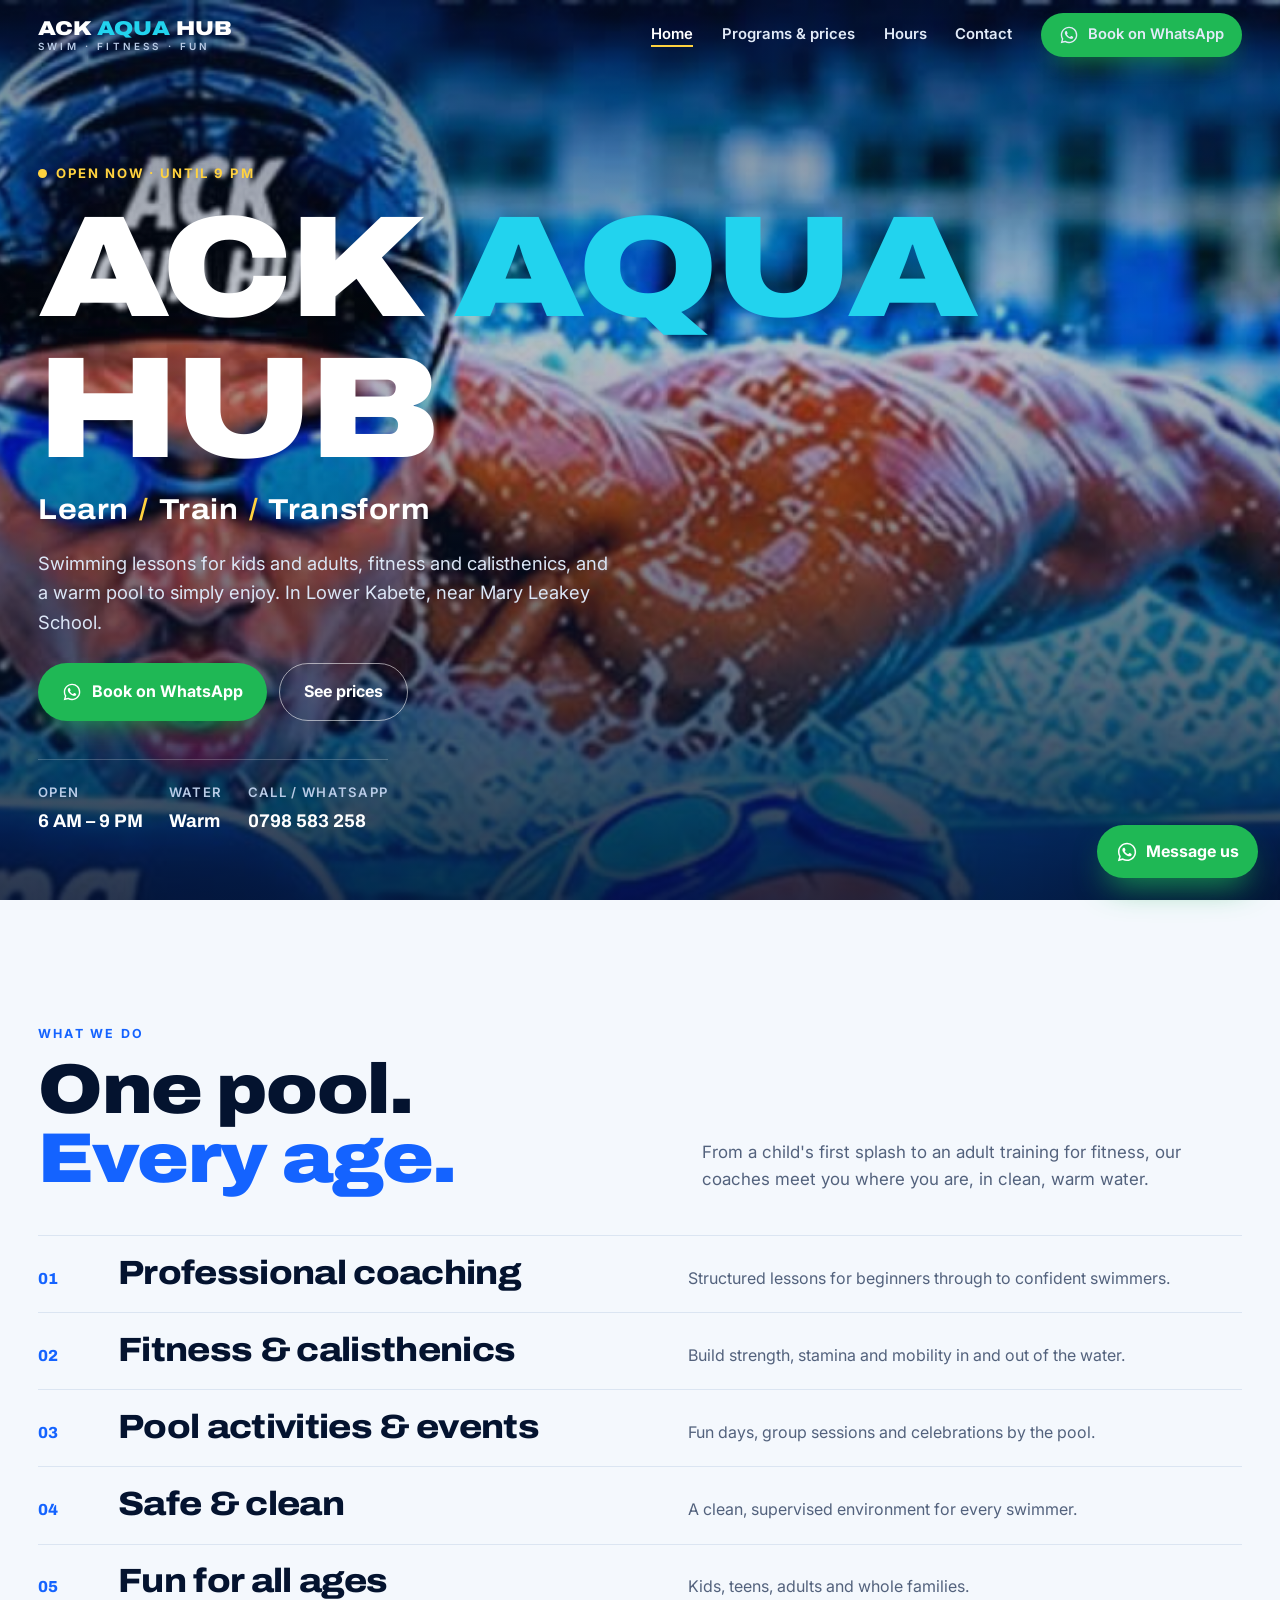
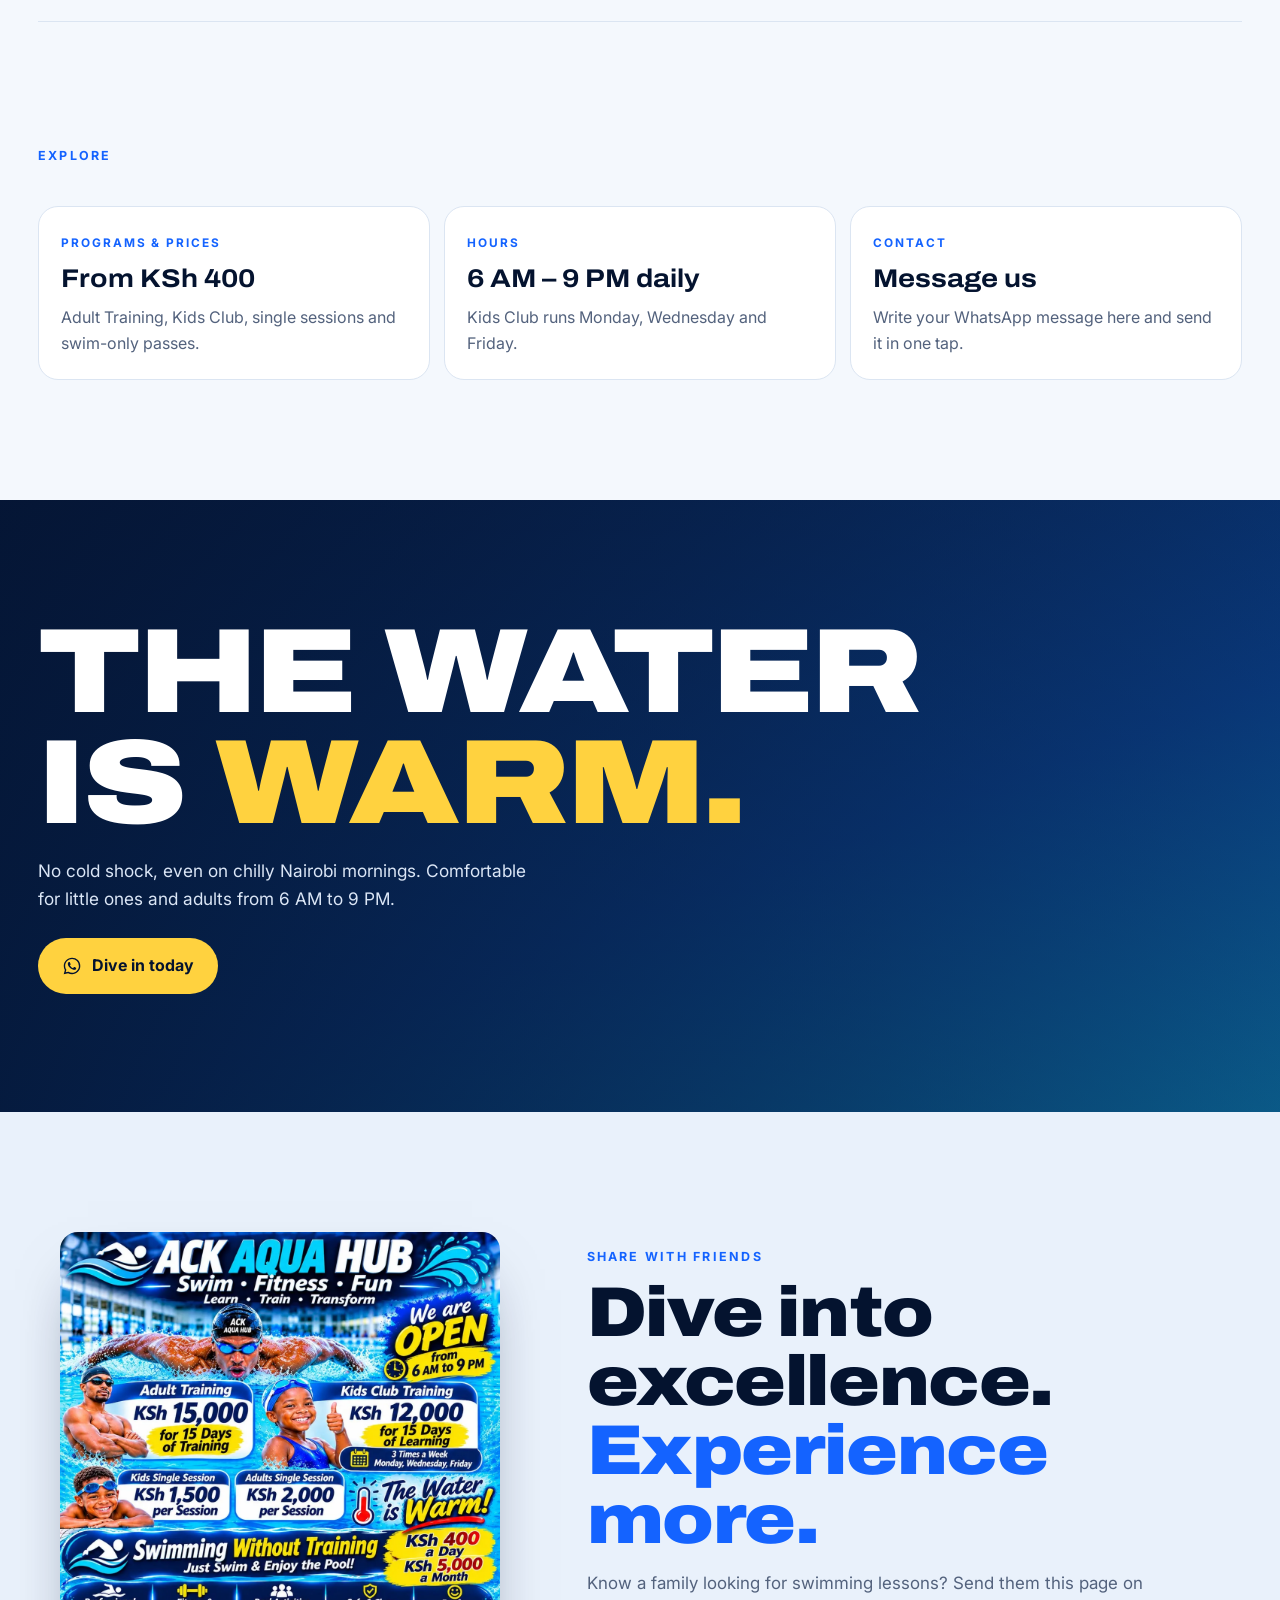
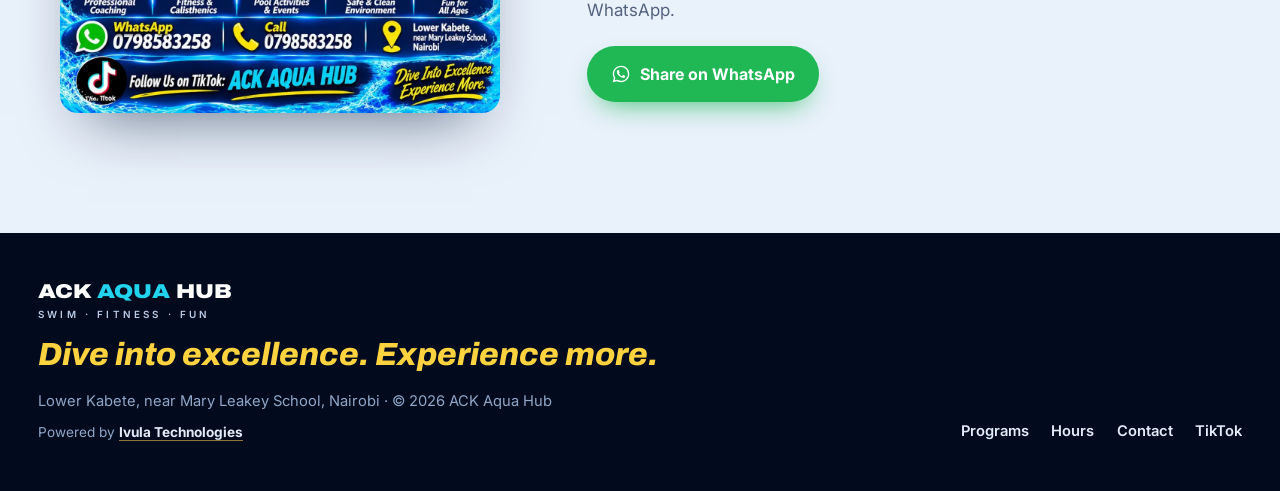
==== commit 050dd3de: "Multi-page site, WhatsApp message builder, Powered by Ivula Technologies Pages: home, programs, sche" ====
--- a/index.html
+++ b/index.html
@@ -3,8 +3,8 @@
 <head>
 <meta charset="utf-8">
 <meta name="viewport" content="width=device-width, initial-scale=1, viewport-fit=cover">
-<title>ACK Aqua Hub · Swimming lessons & pool in Lower Kabete, Nairobi</title>
-<meta name="description" content="ACK Aqua Hub, Lower Kabete, Nairobi: swimming lessons for kids and adults, fitness & calisthenics, and a warm pool open 6 AM to 9 PM. Book on WhatsApp 0798 583 258.">
+<title>ACK Aqua Hub · Swimming lessons &amp; pool in Lower Kabete, Nairobi</title>
+<meta name="description" content="ACK Aqua Hub, Lower Kabete, Nairobi: swimming lessons for kids and adults, fitness &amp; calisthenics, and a warm pool open 6 AM to 9 PM. Book on WhatsApp 0798 583 258.">
 <meta name="theme-color" content="#04132f">
 <meta property="og:title" content="ACK Aqua Hub · Swim · Fitness · Fun">
 <meta property="og:description" content="Swimming lessons for kids and adults in Lower Kabete, Nairobi. The water is warm. Open 6 AM to 9 PM. Book on WhatsApp.">
@@ -19,214 +19,31 @@
 <script type="application/ld+json">
 {"@context":"https://schema.org","@type":"SportsActivityLocation","name":"ACK Aqua Hub","description":"Swimming lessons, training and pool for kids and adults.","telephone":"+254798583258","address":{"@type":"PostalAddress","streetAddress":"Near Mary Leakey School","addressLocality":"Lower Kabete, Nairobi","addressCountry":"KE"},"openingHours":"Mo-Su 06:00-21:00","priceRange":"KSh 400 - KSh 15,000"}
 </script>
-<style>
-/* Layout: full-bleed video bands, typographic content, offers as video-backed cards */
-:root{
-  --ink:#04132f; --navy:#0a2558; --blue:#1463ff; --aqua:#22d3ee; --yellow:#ffd23f;
-  --paper:#f4f8fd; --text:#0d1b33; --muted:#53627d; --line:#dbe5f2; --wa:#1fb855;
-  --display:"Archivo",system-ui,-apple-system,Segoe UI,Roboto,sans-serif;
-  --body:"Inter",system-ui,-apple-system,Segoe UI,Roboto,sans-serif;
-  --gut:max(18px, env(safe-area-inset-left, 0px));
-}
-*{box-sizing:border-box;margin:0;padding:0}
-html{scroll-behavior:smooth;-webkit-text-size-adjust:100%}
-body{font-family:var(--body);color:var(--text);background:var(--paper);line-height:1.6;overflow-x:hidden}
-img,video{max-width:100%;display:block}
-a{color:inherit}
-.wrap{width:100%;max-width:1240px;margin:0 auto;padding-left:var(--gut);padding-right:max(18px, env(safe-area-inset-right, 0px))}
-h1,h2,h3{font-family:var(--display);font-stretch:112%;line-height:.98;letter-spacing:-.02em;text-wrap:balance}
-:focus-visible{outline:3px solid var(--yellow);outline-offset:3px}
-
-.btn{display:inline-flex;align-items:center;justify-content:center;gap:.6rem;font-weight:700;text-decoration:none;border-radius:999px;padding:.95rem 1.5rem;min-height:52px;font-size:1rem;transition:transform .15s, background .2s, box-shadow .2s;white-space:nowrap}
-.btn:active{transform:scale(.97)}
-.btn svg{width:20px;height:20px;flex:none}
-.btn-wa{background:var(--wa);color:#fff;box-shadow:0 12px 28px -12px rgba(31,184,85,.9)}
-.btn-wa:hover{background:#18a24a}
-.btn-y{background:var(--yellow);color:var(--ink)}
-.btn-y:hover{background:#ffdf6b}
-.btn-line{color:#fff;border:1.5px solid rgba(255,255,255,.55)}
-.btn-line:hover{background:rgba(255,255,255,.12)}
-
-/* video base */
-.vbg{position:absolute;inset:0;overflow:hidden;background:linear-gradient(160deg,#0a2558,#0c4a9e 60%,#0e7fb6)}
-.vbg video{position:absolute;inset:0;width:100%;height:100%;object-fit:cover}
-.shade{position:absolute;inset:0}
-
-/* NAV */
-.nav{position:fixed;inset:0 0 auto;z-index:50;padding-top:env(safe-area-inset-top,0px);transition:background .25s}
-.nav.solid{background:rgba(4,19,47,.9);backdrop-filter:blur(12px)}
-.nav .wrap{display:flex;align-items:center;justify-content:space-between;height:70px}
-.brand{color:#fff;text-decoration:none;font-family:var(--display);font-weight:900;font-stretch:118%;font-size:1.25rem;letter-spacing:.01em;line-height:1}
-.brand span{color:var(--aqua)}
-.brand small{display:block;font-family:var(--body);font-weight:600;font-size:.62rem;letter-spacing:.32em;color:#b9cbe6;margin-top:4px}
-.links{display:none;gap:1.8rem;align-items:center}
-.links a{color:#e2ebf8;text-decoration:none;font-weight:600;font-size:.93rem}
-.links a:hover{color:#fff}
-.links .btn{min-height:44px;padding:.6rem 1.1rem;font-size:.92rem}
-@media(min-width:960px){.links{display:flex}}
-.nav-call{color:#fff;text-decoration:none;font-weight:700;font-size:.9rem;border:1.5px solid rgba(255,255,255,.4);border-radius:999px;padding:.5rem .9rem}
-@media(min-width:960px){.nav-call{display:none}}
-
-/* HERO */
-.hero{position:relative;min-height:100svh;display:flex;align-items:flex-end;color:#fff;padding:110px 0 64px}
-.hero .shade{background:linear-gradient(180deg,rgba(4,19,47,.55) 0%,rgba(4,19,47,.25) 35%,rgba(4,19,47,.85) 100%)}
-.hero .wrap{position:relative}
-.kicker{display:inline-flex;align-items:center;gap:.55rem;font-weight:700;font-size:.82rem;letter-spacing:.14em;text-transform:uppercase;color:var(--yellow)}
-.live{width:9px;height:9px;border-radius:50%;background:var(--yellow);animation:pulse 2s infinite}
-@keyframes pulse{0%{box-shadow:0 0 0 0 rgba(255,210,63,.7)}70%{box-shadow:0 0 0 12px rgba(255,210,63,0)}100%{box-shadow:0 0 0 0 rgba(255,210,63,0)}}
-.hero h1{font-size:clamp(3.2rem,14vw,9rem);font-weight:900;font-stretch:120%;margin:.8rem 0 .4rem;text-transform:uppercase}
-.hero h1 em{font-style:normal;color:var(--aqua)}
-.trio{font-family:var(--display);font-weight:700;font-size:clamp(1.15rem,4.4vw,1.8rem);font-stretch:110%;letter-spacing:.02em}
-.trio b{color:var(--yellow);font-weight:700;padding:0 .35em}
-.hero p.lede{max-width:36rem;color:#dbe6f6;font-size:clamp(1rem,2.6vw,1.15rem);margin:1rem 0 1.6rem}
-.ctas{display:flex;flex-wrap:wrap;gap:.75rem}
-@media(max-width:520px){.ctas .btn{flex:1 1 100%}}
-.hero-meta{display:grid;grid-template-columns:repeat(3,auto);gap:1.6rem;margin-top:2.4rem;padding-top:1.4rem;border-top:1px solid rgba(255,255,255,.22);width:fit-content;max-width:100%}
-.hero-meta div{font-size:.82rem;color:#b9cbe6;text-transform:uppercase;letter-spacing:.1em;font-weight:600}
-.hero-meta b{display:block;color:#fff;font-family:var(--display);font-size:1.15rem;letter-spacing:0;text-transform:none;margin-top:.2rem}
-@media(max-width:600px){.hero-meta{grid-template-columns:1fr 1fr;gap:1rem 1.4rem}.hero-meta div:last-child{grid-column:span 2}}
-
-/* SECTIONS */
-.sec{padding:clamp(64px,10vw,120px) 0}
-.eyebrow{font-weight:700;font-size:.78rem;letter-spacing:.18em;text-transform:uppercase;color:var(--blue)}
-.sec h2{font-size:clamp(2.3rem,7vw,4.4rem);font-weight:900;color:var(--ink);margin-top:.6rem}
-.sec h2 em{font-style:normal;color:var(--blue)}
-.intro{color:var(--muted);font-size:1.06rem;max-width:40rem;margin-top:1rem}
-.head{display:grid;gap:1rem;align-items:end}
-@media(min-width:900px){.head{grid-template-columns:1.2fr 1fr}}
-
-/* WHAT WE OFFER: typographic list */
-.pillars{margin-top:2.6rem;border-top:1px solid var(--line)}
-.pillar{display:grid;grid-template-columns:3.2rem 1fr;gap:.4rem 1rem;padding:1.3rem 0;border-bottom:1px solid var(--line);align-items:baseline}
-.pillar .n{font-family:var(--display);font-weight:800;color:var(--blue);font-size:1rem;font-variant-numeric:tabular-nums}
-.pillar h3{font-size:clamp(1.4rem,4.4vw,2.1rem);font-weight:800;color:var(--ink)}
-.pillar p{grid-column:2;color:var(--muted)}
-@media(min-width:900px){.pillar{grid-template-columns:4rem 1fr 1fr}.pillar p{grid-column:3}}
-
-/* OFFERS */
-.offers{background:var(--ink);color:#fff}
-.offers h2{color:#fff}
-.offers .eyebrow{color:var(--aqua)}
-.offers .intro{color:#b9cbe6}
-.grid{display:grid;gap:16px;margin-top:2.6rem;grid-template-columns:1fr}
-@media(min-width:700px){.grid{grid-template-columns:repeat(2,1fr)}}
-@media(min-width:1100px){.grid{grid-template-columns:repeat(6,1fr)}.o-big{grid-column:span 3}.o-mid{grid-column:span 3}.o-wide{grid-column:span 6}}
-@media(min-width:700px) and (max-width:1099px){.o-wide{grid-column:span 2}}
-.offer{position:relative;border-radius:24px;overflow:hidden;min-height:420px;display:flex;color:#fff;isolation:isolate;background:#0a2558}
-.offer .shade{background:linear-gradient(180deg,rgba(4,19,47,.15) 0%,rgba(4,19,47,.45) 40%,rgba(4,19,47,.92) 100%);z-index:1}
-.o-body{position:relative;z-index:2;margin-top:auto;padding:1.6rem;width:100%;display:flex;flex-direction:column;gap:.9rem}
-.tagline{display:inline-block;align-self:flex-start;background:rgba(255,255,255,.14);backdrop-filter:blur(8px);border:1px solid rgba(255,255,255,.25);border-radius:999px;padding:.3rem .8rem;font-size:.76rem;font-weight:700;letter-spacing:.1em;text-transform:uppercase}
-.offer h3{font-size:clamp(1.9rem,5.5vw,2.6rem);font-weight:900}
-.amount{display:flex;align-items:baseline;gap:.5rem;flex-wrap:wrap}
-.amount .cur{font-weight:700;color:var(--yellow)}
-.amount .v{font-family:var(--display);font-weight:900;font-stretch:115%;font-size:clamp(2.8rem,9vw,3.6rem);line-height:1;color:var(--yellow);font-variant-numeric:tabular-nums}
-.amount .per{color:#e2ebf8;font-weight:600}
-.offer ul{list-style:none;display:grid;gap:.35rem;color:#e2ebf8;font-size:.97rem}
-.offer li{padding-left:1.1rem;position:relative}
-.offer li::before{content:"";position:absolute;left:0;top:.62em;width:.5rem;height:2px;background:var(--aqua)}
-.offer .btn{align-self:flex-start}
-@media(max-width:520px){.offer .btn{align-self:stretch}}
-.o-mini{min-height:340px}
-.o-mini h3{font-size:clamp(1.6rem,4.6vw,2rem)}
-.o-wide{min-height:380px}
-.o-wide .o-body{display:grid;gap:1.2rem}
-@media(min-width:860px){.o-wide .o-body{grid-template-columns:1.3fr auto auto;align-items:end;padding:2.2rem}}
-.duo{display:flex;gap:1.6rem;flex-wrap:wrap}
-.duo .amount .v{font-size:clamp(2.4rem,7vw,3.2rem)}
-.fine{color:#8fa6c8;font-size:.88rem;margin-top:1.4rem}
-
-/* WARM band */
-.warm{position:relative;color:#fff;min-height:68vh;display:flex;align-items:center;padding:90px 0}
-.warm .shade{background:linear-gradient(90deg,rgba(4,19,47,.85),rgba(4,19,47,.35))}
-.warm .wrap{position:relative}
-.warm h2{font-size:clamp(3rem,12vw,7.5rem);font-weight:900;font-stretch:122%;text-transform:uppercase;line-height:.92}
-.warm h2 span{color:var(--yellow)}
-.warm p{max-width:32rem;margin:1.2rem 0 1.6rem;color:#dbe6f6;font-size:1.08rem}
-
-/* SCHEDULE */
-.sched{display:grid;gap:2.4rem;margin-top:2.6rem}
-@media(min-width:900px){.sched{grid-template-columns:1fr 1fr;gap:4rem}}
-.big-hours{font-family:var(--display);font-weight:900;font-stretch:118%;font-size:clamp(3rem,11vw,5.6rem);color:var(--ink);line-height:.95}
-.big-hours span{color:var(--blue)}
-.sched p{color:var(--muted);margin-top:.8rem;max-width:30rem}
-.week{display:grid;grid-template-columns:repeat(7,1fr);gap:6px;margin-top:1rem}
-.week div{text-align:center;padding:.9rem 0;border-radius:12px;background:#e6eef9;color:var(--muted);font-weight:700;font-size:.82rem;letter-spacing:.04em}
-.week div.on{background:var(--ink);color:#fff;box-shadow:inset 0 -4px 0 var(--yellow)}
-.lbl{font-weight:700;font-size:.78rem;letter-spacing:.16em;text-transform:uppercase;color:var(--blue)}
-.steps{display:grid;gap:0;margin-top:3rem;border-top:1px solid var(--line)}
-@media(min-width:900px){.steps{grid-template-columns:repeat(3,1fr);gap:2rem;border-top:0}}
-.step{padding:1.3rem 0;border-bottom:1px solid var(--line)}
-@media(min-width:900px){.step{border-bottom:0;border-top:3px solid var(--ink);padding-top:1.2rem}}
-.step b{font-family:var(--display);font-size:.9rem;color:var(--blue);letter-spacing:.1em}
-.step h3{font-size:1.5rem;font-weight:800;color:var(--ink);margin:.3rem 0}
-.step p{color:var(--muted)}
-
-/* POSTER */
-.poster-sec{background:#e9f1fb}
-.poster-grid{display:grid;gap:2.4rem;align-items:center}
-@media(min-width:900px){.poster-grid{grid-template-columns:.85fr 1.15fr;gap:4rem}}
-.poster-grid>*{min-width:0}
-.poster{width:100%;max-width:440px;height:auto;justify-self:center;border-radius:18px;box-shadow:0 30px 60px -28px rgba(4,19,47,.6)}
-.poster-grid .btn{margin-top:1.4rem}
-
-/* FIND */
-.find{background:var(--ink);color:#fff}
-.find h2{color:#fff}
-.find .eyebrow{color:var(--aqua)}
-.find-grid{display:grid;gap:2rem;margin-top:2.6rem}
-@media(min-width:900px){.find-grid{grid-template-columns:1fr 1.2fr}}
-.find-grid>*{min-width:0}
-.rows{border-top:1px solid rgba(255,255,255,.15)}
-.row{display:grid;grid-template-columns:7.5rem 1fr;gap:1rem;padding:1.1rem 0;border-bottom:1px solid rgba(255,255,255,.15);text-decoration:none;align-items:baseline}
-.row small{color:#8fa6c8;font-weight:700;font-size:.74rem;letter-spacing:.14em;text-transform:uppercase}
-.row b{font-size:1.12rem;font-weight:600}
-a.row:hover b{color:var(--aqua)}
-@media(max-width:420px){.row{grid-template-columns:1fr;gap:.2rem}}
-.find .ctas{margin-top:1.6rem}
-.map{border-radius:20px;overflow:hidden;min-height:340px;background:#0a2558}
-.map iframe{width:100%;height:100%;min-height:340px;border:0;display:block}
-
-footer{background:#020b1d;color:#8fa6c8;padding:48px 0 calc(110px + env(safe-area-inset-bottom,0px));font-size:.92rem}
-footer .wrap{display:grid;gap:1.4rem}
-@media(min-width:760px){footer .wrap{grid-template-columns:1fr auto;align-items:end}footer{padding-bottom:48px}}
-.sign{font-family:var(--display);font-weight:800;font-style:italic;font-size:clamp(1.4rem,4vw,2rem);color:var(--yellow);margin-top:.6rem}
-footer nav{display:flex;gap:1.4rem;flex-wrap:wrap}
-footer nav a{text-decoration:none;font-weight:600;color:#e2ebf8}
-
-/* mobile action bar */
-.mbar{position:fixed;left:0;right:0;bottom:0;z-index:60;display:grid;grid-template-columns:1fr 1.7fr;gap:10px;padding:10px max(12px, env(safe-area-inset-right,0px)) calc(10px + env(safe-area-inset-bottom,0px)) max(12px, env(safe-area-inset-left,0px));background:rgba(4,19,47,.95);backdrop-filter:blur(12px);transform:translateY(110%);transition:transform .3s}
-.mbar.show{transform:none}
-.mbar .btn{min-height:50px;padding:.7rem 1rem;font-size:.98rem}
-@media(min-width:760px){.mbar{display:none}}
-.fab{position:fixed;right:max(22px, env(safe-area-inset-right,0px));bottom:max(22px, env(safe-area-inset-bottom,0px));z-index:60;display:none;align-items:center;gap:.5rem;background:var(--wa);color:#fff;text-decoration:none;font-weight:700;padding:.85rem 1.2rem;border-radius:999px;box-shadow:0 16px 32px -10px rgba(31,184,85,.8)}
-.fab svg{width:22px;height:22px}
-@media(min-width:760px){.fab{display:inline-flex}}
-
-.rv{opacity:1;transform:none;transition:opacity .8s ease, transform .8s ease}
-.js .rv{opacity:0;transform:translateY(26px)}
-.js .rv.in{opacity:1;transform:none}
-@media (prefers-reduced-motion:reduce){*{animation:none!important;transition:none!important}.js .rv{opacity:1;transform:none}}
-</style>
+<link rel="stylesheet" href="/assets/site.css">
 </head>
 <body>
-<script>document.documentElement.classList.add('js');document.body.classList.add('js')</script>
-
+<script>document.documentElement.classList.add('js')</script>
 <svg width="0" height="0" style="position:absolute" aria-hidden="true">
   <symbol id="wa" viewBox="0 0 24 24"><path fill="currentColor" d="M12.04 2C6.58 2 2.13 6.45 2.13 11.91c0 1.75.46 3.45 1.32 4.95L2.05 22l5.25-1.38a9.9 9.9 0 0 0 4.74 1.21h.01c5.46 0 9.91-4.45 9.91-9.91 0-2.65-1.03-5.14-2.9-7.01A9.82 9.82 0 0 0 12.04 2Zm0 18.15h-.01a8.2 8.2 0 0 1-4.19-1.15l-.3-.18-3.12.82.83-3.04-.2-.31a8.23 8.23 0 0 1-1.26-4.38c0-4.54 3.7-8.24 8.25-8.24 2.2 0 4.27.86 5.83 2.42a8.18 8.18 0 0 1 2.41 5.83c0 4.54-3.7 8.23-8.24 8.23Zm4.52-6.16c-.25-.12-1.47-.72-1.69-.81-.23-.08-.39-.12-.56.13-.16.25-.64.81-.79.97-.14.17-.29.19-.54.06-.25-.12-1.05-.39-1.99-1.23-.74-.66-1.23-1.47-1.38-1.72-.14-.25-.02-.38.11-.51.11-.11.25-.29.37-.43.13-.15.17-.25.25-.42.08-.16.04-.31-.02-.43-.06-.13-.56-1.35-.77-1.84-.2-.48-.41-.42-.56-.43h-.48c-.17 0-.43.06-.66.31-.22.25-.86.85-.86 2.07 0 1.22.89 2.4 1.01 2.56.12.17 1.75 2.67 4.23 3.74.59.26 1.05.41 1.41.52.59.19 1.13.16 1.56.1.48-.07 1.47-.6 1.67-1.18.21-.58.21-1.07.14-1.18-.06-.1-.22-.16-.47-.28Z"/></symbol>
 </svg>
 
+
 <header class="nav" id="nav">
   <div class="wrap">
-    <a class="brand" href="#top" aria-label="ACK Aqua Hub home">ACK <span>AQUA</span> HUB<small>SWIM · FITNESS · FUN</small></a>
+    <a class="brand" href="/" aria-label="ACK Aqua Hub home">ACK <span>AQUA</span> HUB<small>SWIM · FITNESS · FUN</small></a>
     <nav class="links" aria-label="Main">
-      <a href="#offers">Prices</a>
-      <a href="#hours">Hours</a>
-      <a href="#find">Find us</a>
-      <a class="btn btn-wa" href="https://wa.me/254798583258?text=Hi%20ACK%20Aqua%20Hub!%20I%27d%20like%20to%20book%20a%20swim%20session." target="_blank" rel="noopener"><svg><use href="#wa"/></svg>Book on WhatsApp</a>
+      <a href="/" class="on" aria-current="page">Home</a><a href="/programs">Programs & prices</a><a href="/schedule">Hours</a><a href="/contact">Contact</a>
+      <a class="btn btn-wa" href="https://wa.me/254798583258?text=Hi%20ACK%20Aqua%20Hub%21%20I%27d%20like%20to%20book%20a%20swim%20session." target="_blank" rel="noopener"><svg><use href="#wa"/></svg>Book on WhatsApp</a>
     </nav>
-    <a class="nav-call" href="tel:+254798583258">Call us</a>
+    <button class="menu-btn" id="menuBtn" aria-expanded="false" aria-controls="mnav"><span></span>Menu</button>
   </div>
 </header>
+<div class="mnav" id="mnav" hidden>
+  <button class="mnav-close" id="menuClose">Close</button>
+  <a href="/" class="on">Home</a><a href="/programs">Programs & prices</a><a href="/schedule">Hours</a><a href="/contact">Contact</a>
+  <a class="btn btn-wa" href="https://wa.me/254798583258?text=Hi%20ACK%20Aqua%20Hub%21%20I%27d%20like%20to%20book%20a%20swim%20session." target="_blank" rel="noopener"><svg><use href="#wa"/></svg>Book on WhatsApp</a>
+  <a class="btn btn-y" href="tel:+254798583258">Call 0798 583 258</a>
+</div>
 
 <main id="top">
 <section class="hero">
@@ -244,12 +61,12 @@
     <p class="lede">Swimming lessons for kids and adults, fitness and calisthenics, and a warm pool to simply enjoy. In Lower Kabete, near Mary Leakey School.</p>
     <div class="ctas">
       <a class="btn btn-wa" href="https://wa.me/254798583258?text=Hi%20ACK%20Aqua%20Hub!%20I%27d%20like%20to%20book%20a%20swim%20session." target="_blank" rel="noopener"><svg><use href="#wa"/></svg>Book on WhatsApp</a>
-      <a class="btn btn-line" href="#offers">See prices</a>
+      <a class="btn btn-line" href="/programs">See prices</a>
     </div>
     <div class="hero-meta">
       <div>Open<b>6 AM – 9 PM</b></div>
       <div>Water<b>Warm</b></div>
-      <div>Call / WhatsApp<b>0798 583 258</b></div>
+      <div>Call / WhatsApp<b><a href="tel:+254798583258" style="text-decoration:none">0798 583 258</a></b></div>
     </div>
   </div>
 </section>
@@ -270,77 +87,16 @@
   </div>
 </section>
 
-<section class="sec offers" id="offers">
+<section class="sec" style="padding-top:0">
   <div class="wrap">
-    <div class="head">
-      <div><span class="eyebrow">Prices</span><h2 class="rv">Pick your splash</h2></div>
-      <p class="intro rv">Training packages, single sessions, or just come and swim. Every price below is in Kenya Shillings. Tap a button to book on WhatsApp.</p>
+    <span class="eyebrow">Explore</span>
+    <div class="next">
+      <a class="rv" href="/programs"><small>Programs &amp; prices</small><b>From KSh 400</b><span>Adult Training, Kids Club, single sessions and swim-only passes.</span></a>
+      <a class="rv" href="/schedule"><small>Hours</small><b>6 AM – 9 PM daily</b><span>Kids Club runs Monday, Wednesday and Friday.</span></a>
+      <a class="rv" href="/contact"><small>Contact</small><b>Message us</b><span>Write your WhatsApp message here and send it in one tap.</span></a>
     </div>
-
-    <div class="grid">
-      <article class="offer o-big rv">
-        <div class="vbg"><video muted loop playsinline preload="none"><source data-src="https://assets.mixkit.co/videos/33192/33192-720.mp4" type="video/mp4"><source data-src="https://assets.mixkit.co/videos/33192/33192-360.mp4" type="video/mp4"></video></div>
-        <div class="shade"></div>
-        <div class="o-body">
-          <span class="tagline">Adults</span>
-          <h3>Adult Training</h3>
-          <div class="amount"><span class="cur">KSh</span><span class="v">15,000</span><span class="per">for 15 days of training</span></div>
-          <ul><li>Learn to swim or sharpen your strokes</li><li>A professional coach with you in the water</li><li>Build fitness, stamina and confidence</li></ul>
-          <a class="btn btn-wa" href="https://wa.me/254798583258?text=Hi!%20I%27d%20like%20to%20join%20Adult%20Training%20(KSh%2015%2C000%20for%2015%20days)." target="_blank" rel="noopener"><svg><use href="#wa"/></svg>Book Adult Training</a>
-        </div>
-      </article>
-
-      <article class="offer o-mid rv">
-        <div class="vbg"><video muted loop playsinline preload="none"><source data-src="https://assets.mixkit.co/videos/38813/38813-720.mp4" type="video/mp4"><source data-src="https://assets.mixkit.co/videos/38813/38813-360.mp4" type="video/mp4"></video></div>
-        <div class="shade"></div>
-        <div class="o-body">
-          <span class="tagline">Kids Club</span>
-          <h3>Kids Club Training</h3>
-          <div class="amount"><span class="cur">KSh</span><span class="v">12,000</span><span class="per">for 15 days of learning</span></div>
-          <ul><li>3 times a week: Monday, Wednesday, Friday</li><li>Patient coaches, safe and fun lessons</li><li>Water confidence that lasts a lifetime</li></ul>
-          <a class="btn btn-wa" href="https://wa.me/254798583258?text=Hi!%20I%27d%20like%20to%20enrol%20my%20child%20in%20Kids%20Club%20Training%20(KSh%2012%2C000)." target="_blank" rel="noopener"><svg><use href="#wa"/></svg>Enrol my child</a>
-        </div>
-      </article>
-
-      <article class="offer o-mini o-mid rv">
-        <div class="vbg"><video muted loop playsinline preload="none"><source data-src="https://assets.mixkit.co/videos/3173/3173-720.mp4" type="video/mp4"><source data-src="https://assets.mixkit.co/videos/3173/3173-360.mp4" type="video/mp4"></video></div>
-        <div class="shade"></div>
-        <div class="o-body">
-          <span class="tagline">Pay as you go</span>
-          <h3>Kids single session</h3>
-          <div class="amount"><span class="cur">KSh</span><span class="v">1,500</span><span class="per">per session</span></div>
-          <a class="btn btn-y" href="https://wa.me/254798583258?text=Hi!%20I%27d%20like%20to%20book%20a%20kids%20single%20session%20(KSh%201%2C500)." target="_blank" rel="noopener"><svg><use href="#wa"/></svg>Book a kids session</a>
-        </div>
-      </article>
-
-      <article class="offer o-mini o-mid rv">
-        <div class="vbg"><video muted loop playsinline preload="none"><source data-src="https://assets.mixkit.co/videos/43088/43088-720.mp4" type="video/mp4"><source data-src="https://assets.mixkit.co/videos/43088/43088-360.mp4" type="video/mp4"></video></div>
-        <div class="shade"></div>
-        <div class="o-body">
-          <span class="tagline">Pay as you go</span>
-          <h3>Adults single session</h3>
-          <div class="amount"><span class="cur">KSh</span><span class="v">2,000</span><span class="per">per session</span></div>
-          <a class="btn btn-y" href="https://wa.me/254798583258?text=Hi!%20I%27d%20like%20to%20book%20an%20adult%20single%20session%20(KSh%202%2C000)." target="_blank" rel="noopener"><svg><use href="#wa"/></svg>Book an adult session</a>
-        </div>
-      </article>
-
-      <article class="offer o-wide rv">
-        <div class="vbg"><video muted loop playsinline preload="none"><source data-src="https://assets.mixkit.co/videos/52497/52497-720.mp4" type="video/mp4"><source data-src="https://assets.mixkit.co/videos/52497/52497-360.mp4" type="video/mp4"></video></div>
-        <div class="shade"></div>
-        <div class="o-body">
-          <div><span class="tagline">No training needed</span><h3 style="margin-top:.8rem">Swimming without training</h3><p style="color:#e2ebf8;margin-top:.5rem">Just swim and enjoy the pool.</p></div>
-          <div class="duo">
-            <div class="amount"><span class="cur">KSh</span><span class="v">400</span><span class="per">a day</span></div>
-            <div class="amount"><span class="cur">KSh</span><span class="v">5,000</span><span class="per">a month</span></div>
-          </div>
-          <a class="btn btn-wa" href="https://wa.me/254798583258?text=Hi!%20I%27d%20like%20to%20come%20for%20a%20swim%20(no%20training)." target="_blank" rel="noopener"><svg><use href="#wa"/></svg>I'm coming to swim</a>
-        </div>
-      </article>
-    </div>
-    <p class="fine">Message us on WhatsApp or call 0798 583 258 to confirm your slot.</p>
   </div>
 </section>
-
 <section class="warm">
   <div class="vbg"><video muted loop playsinline preload="none"><source data-src="https://assets.mixkit.co/videos/40109/40109-720.mp4" type="video/mp4"><source data-src="https://assets.mixkit.co/videos/40109/40109-360.mp4" type="video/mp4"></video></div>
   <div class="shade"></div>
@@ -348,30 +104,6 @@
     <h2 class="rv">The water<br>is <span>warm.</span></h2>
     <p class="rv">No cold shock, even on chilly Nairobi mornings. Comfortable for little ones and adults from 6 AM to 9 PM.</p>
     <a class="btn btn-y rv" href="https://wa.me/254798583258?text=Hi%20ACK%20Aqua%20Hub!%20I%27d%20like%20to%20book%20a%20swim." target="_blank" rel="noopener"><svg><use href="#wa"/></svg>Dive in today</a>
-  </div>
-</section>
-
-<section class="sec" id="hours">
-  <div class="wrap">
-    <span class="eyebrow">When to come</span>
-    <h2 class="rv">Hours &amp; <em>schedule</em></h2>
-    <div class="sched">
-      <div class="rv">
-        <span class="lbl">Pool open every day</span>
-        <div class="big-hours" style="margin-top:.6rem">6 AM <span>–</span> 9 PM</div>
-        <p>Early laps before work, after-school lessons or an evening swim. Come any time we're open.</p>
-      </div>
-      <div class="rv">
-        <span class="lbl">Kids Club days</span>
-        <div class="week" aria-label="Kids Club runs Monday, Wednesday and Friday"><div class="on">MON</div><div>TUE</div><div class="on">WED</div><div>THU</div><div class="on">FRI</div><div>SAT</div><div>SUN</div></div>
-        <p>Kids Club Training runs 3 times a week. Ask us on WhatsApp for session times.</p>
-      </div>
-    </div>
-    <div class="steps">
-      <div class="step rv"><b>STEP 1</b><h3>Message us</h3><p>Tap any WhatsApp button and tell us who is swimming.</p></div>
-      <div class="step rv"><b>STEP 2</b><h3>Pick your slot</h3><p>We confirm a day and time that works for you or your child.</p></div>
-      <div class="step rv"><b>STEP 3</b><h3>Dive in</h3><p>Bring a swimsuit, towel and goggles. We take care of the rest.</p></div>
-    </div>
   </div>
 </section>
 
@@ -387,67 +119,25 @@
   </div>
 </section>
 
-<section class="sec find" id="find">
-  <div class="wrap">
-    <span class="eyebrow">Find us</span>
-    <h2 class="rv">Come for a swim</h2>
-    <div class="find-grid">
-      <div>
-        <div class="rows">
-          <a class="row" href="https://wa.me/254798583258?text=Hi%20ACK%20Aqua%20Hub!" target="_blank" rel="noopener"><small>WhatsApp</small><b>0798 583 258</b></a>
-          <a class="row" href="tel:+254798583258"><small>Call</small><b>0798 583 258</b></a>
-          <a class="row" href="https://www.google.com/maps/search/?api=1&query=Mary+Leakey+School+Lower+Kabete+Nairobi" target="_blank" rel="noopener"><small>Location</small><b>Lower Kabete, near Mary Leakey School, Nairobi</b></a>
-          <div class="row"><small>Open</small><b>Every day, 6 AM – 9 PM</b></div>
-          <a class="row" href="https://www.tiktok.com/search?q=ACK%20AQUA%20HUB" target="_blank" rel="noopener"><small>TikTok</small><b>ACK AQUA HUB</b></a>
-        </div>
-        <div class="ctas">
-          <a class="btn btn-wa" href="https://wa.me/254798583258?text=Hi%20ACK%20Aqua%20Hub!%20I%27d%20like%20to%20book%20a%20swim%20session." target="_blank" rel="noopener"><svg><use href="#wa"/></svg>Book on WhatsApp</a>
-          <a class="btn btn-line" href="https://www.google.com/maps/dir/?api=1&destination=Mary+Leakey+School+Lower+Kabete+Nairobi" target="_blank" rel="noopener">Get directions</a>
-        </div>
-      </div>
-      <div class="map rv"><iframe title="Map near Mary Leakey School, Lower Kabete, Nairobi" loading="lazy" referrerpolicy="no-referrer-when-downgrade" src="https://maps.google.com/maps?q=Mary%20Leakey%20School%2C%20Lower%20Kabete%2C%20Nairobi&z=15&output=embed"></iframe></div>
-    </div>
-  </div>
-</section>
 </main>
 
 <footer>
   <div class="wrap">
     <div>
-      <a class="brand" href="#top">ACK <span>AQUA</span> HUB<small>SWIM · FITNESS · FUN</small></a>
+      <a class="brand" href="/">ACK <span>AQUA</span> HUB<small>SWIM · FITNESS · FUN</small></a>
       <p class="sign">Dive into excellence. Experience more.</p>
       <p style="margin-top:.6rem">Lower Kabete, near Mary Leakey School, Nairobi · © <span id="yr">2026</span> ACK Aqua Hub</p>
+      <span class="powered">Powered by <a href="https://ivulatechnologies.com" target="_blank" rel="noopener">Ivula Technologies</a></span>
     </div>
-    <nav aria-label="Footer"><a href="https://wa.me/254798583258" target="_blank" rel="noopener">WhatsApp</a><a href="tel:+254798583258">Call</a><a href="https://www.tiktok.com/search?q=ACK%20AQUA%20HUB" target="_blank" rel="noopener">TikTok</a></nav>
+    <nav aria-label="Footer"><a href="/programs">Programs</a><a href="/schedule">Hours</a><a href="/contact">Contact</a><a href="https://www.tiktok.com/search?q=ACK%20AQUA%20HUB" target="_blank" rel="noopener">TikTok</a></nav>
   </div>
 </footer>
 
 <div class="mbar" id="mbar">
   <a class="btn btn-y" href="tel:+254798583258">Call</a>
-  <a class="btn btn-wa" href="https://wa.me/254798583258?text=Hi%20ACK%20Aqua%20Hub!%20I%27d%20like%20to%20book%20a%20swim%20session." target="_blank" rel="noopener"><svg><use href="#wa"/></svg>Book on WhatsApp</a>
+  <a class="btn btn-wa" href="https://wa.me/254798583258?text=Hi%20ACK%20Aqua%20Hub%21%20I%27d%20like%20to%20book%20a%20swim%20session." target="_blank" rel="noopener"><svg><use href="#wa"/></svg>Book on WhatsApp</a>
 </div>
-<a class="fab" href="https://wa.me/254798583258?text=Hi%20ACK%20Aqua%20Hub!%20I%27d%20like%20to%20book%20a%20swim%20session." target="_blank" rel="noopener"><svg><use href="#wa"/></svg>Chat with us</a>
-
-<script>
-(function(){
-  var nav=document.getElementById('nav'),bar=document.getElementById('mbar');
-  function sc(){var y=scrollY;nav.classList.toggle('solid',y>40);bar.classList.toggle('show',y>innerHeight*.5)}
-  addEventListener('scroll',sc,{passive:true});sc();
-  var reduce=matchMedia('(prefers-reduced-motion: reduce)').matches;
-  function load(v){if(v.dataset.loaded)return;v.querySelectorAll('source[data-src]').forEach(function(s){s.src=s.dataset.src});v.dataset.loaded=1;v.load()}
-  function play(v){if(reduce)return;var p=v.play();if(p&&p.catch)p.catch(function(){})}
-  var hero=document.querySelector('video[data-eager]');if(reduce){hero.removeAttribute('autoplay');hero.pause()}else play(hero);
-  var vids=[].slice.call(document.querySelectorAll('video:not([data-eager])'));
-  if('IntersectionObserver' in window){
-    var vo=new IntersectionObserver(function(es){es.forEach(function(e){var v=e.target;if(e.isIntersecting){load(v);play(v)}else{v.pause()}})},{rootMargin:'200px 0px'});
-    vids.forEach(function(v){vo.observe(v)});
-    var ro=new IntersectionObserver(function(es){es.forEach(function(e){if(e.isIntersecting){e.target.classList.add('in');ro.unobserve(e.target)}})},{threshold:.12});
-    document.querySelectorAll('.rv').forEach(function(el){ro.observe(el)});
-  }else{vids.forEach(function(v){load(v);play(v)});document.querySelectorAll('.rv').forEach(function(el){el.classList.add('in')})}
-  var sh=document.getElementById('share');sh.href+=encodeURIComponent(location.origin+'/');
-  document.getElementById('yr').textContent=new Date().getFullYear();
-  try{var h=+new Intl.DateTimeFormat('en-GB',{hour:'numeric',hour12:false,timeZone:'Africa/Nairobi'}).format(new Date());document.getElementById('openline').textContent=(h>=6&&h<21)?'Open now · until 9 PM':'Closed now · opens 6 AM';}catch(e){}
-})();
-</script>
+<a class="fab" href="/contact#message"><svg><use href="#wa"/></svg>Message us</a>
+<script src="/assets/site.js"></script>
 </body>
 </html>
--- a/assets/site.css
+++ b/assets/site.css
@@ -0,0 +1,240 @@
+/* Layout: full-bleed video bands, typographic content, offers as video-backed cards */
+:root{
+  --ink:#04132f; --navy:#0a2558; --blue:#1463ff; --aqua:#22d3ee; --yellow:#ffd23f;
+  --paper:#f4f8fd; --text:#0d1b33; --muted:#53627d; --line:#dbe5f2; --wa:#1fb855;
+  --display:"Archivo",system-ui,-apple-system,Segoe UI,Roboto,sans-serif;
+  --body:"Inter",system-ui,-apple-system,Segoe UI,Roboto,sans-serif;
+  --gut:max(18px, env(safe-area-inset-left, 0px));
+}
+*{box-sizing:border-box;margin:0;padding:0}
+html{scroll-behavior:smooth;-webkit-text-size-adjust:100%}
+body{font-family:var(--body);color:var(--text);background:var(--paper);line-height:1.6;overflow-x:hidden}
+img,video{max-width:100%;display:block}
+a{color:inherit}
+.wrap{width:100%;max-width:1240px;margin:0 auto;padding-left:var(--gut);padding-right:max(18px, env(safe-area-inset-right, 0px))}
+h1,h2,h3{font-family:var(--display);font-stretch:112%;line-height:.98;letter-spacing:-.02em;text-wrap:balance}
+:focus-visible{outline:3px solid var(--yellow);outline-offset:3px}
+
+.btn{display:inline-flex;align-items:center;justify-content:center;gap:.6rem;font-weight:700;text-decoration:none;border-radius:999px;padding:.95rem 1.5rem;min-height:52px;font-size:1rem;transition:transform .15s, background .2s, box-shadow .2s;white-space:nowrap}
+.btn:active{transform:scale(.97)}
+.btn svg{width:20px;height:20px;flex:none}
+.btn-wa{background:var(--wa);color:#fff;box-shadow:0 12px 28px -12px rgba(31,184,85,.9)}
+.btn-wa:hover{background:#18a24a}
+.btn-y{background:var(--yellow);color:var(--ink)}
+.btn-y:hover{background:#ffdf6b}
+.btn-line{color:#fff;border:1.5px solid rgba(255,255,255,.55)}
+.btn-line:hover{background:rgba(255,255,255,.12)}
+
+/* video base */
+.vbg{position:absolute;inset:0;overflow:hidden;background:linear-gradient(160deg,#0a2558,#0c4a9e 60%,#0e7fb6)}
+.vbg video{position:absolute;inset:0;width:100%;height:100%;object-fit:cover}
+.shade{position:absolute;inset:0}
+
+/* NAV */
+.nav{position:fixed;inset:0 0 auto;z-index:50;padding-top:env(safe-area-inset-top,0px);transition:background .25s}
+.nav.solid{background:rgba(4,19,47,.9);backdrop-filter:blur(12px)}
+.nav .wrap{display:flex;align-items:center;justify-content:space-between;height:70px}
+.brand{color:#fff;text-decoration:none;font-family:var(--display);font-weight:900;font-stretch:118%;font-size:1.25rem;letter-spacing:.01em;line-height:1}
+.brand span{color:var(--aqua)}
+.brand small{display:block;font-family:var(--body);font-weight:600;font-size:.62rem;letter-spacing:.32em;color:#b9cbe6;margin-top:4px}
+.links{display:none;gap:1.8rem;align-items:center}
+.links a{color:#e2ebf8;text-decoration:none;font-weight:600;font-size:.93rem}
+.links a:hover{color:#fff}
+.links .btn{min-height:44px;padding:.6rem 1.1rem;font-size:.92rem}
+@media(min-width:960px){.links{display:flex}}
+.nav-call{color:#fff;text-decoration:none;font-weight:700;font-size:.9rem;border:1.5px solid rgba(255,255,255,.4);border-radius:999px;padding:.5rem .9rem}
+@media(min-width:960px){.nav-call{display:none}}
+
+/* HERO */
+.hero{position:relative;min-height:100svh;display:flex;align-items:flex-end;color:#fff;padding:110px 0 64px}
+.hero .shade{background:linear-gradient(180deg,rgba(4,19,47,.55) 0%,rgba(4,19,47,.25) 35%,rgba(4,19,47,.85) 100%)}
+.hero .wrap{position:relative}
+.kicker{display:inline-flex;align-items:center;gap:.55rem;font-weight:700;font-size:.82rem;letter-spacing:.14em;text-transform:uppercase;color:var(--yellow)}
+.live{width:9px;height:9px;border-radius:50%;background:var(--yellow);animation:pulse 2s infinite}
+@keyframes pulse{0%{box-shadow:0 0 0 0 rgba(255,210,63,.7)}70%{box-shadow:0 0 0 12px rgba(255,210,63,0)}100%{box-shadow:0 0 0 0 rgba(255,210,63,0)}}
+.hero h1{font-size:clamp(3.2rem,14vw,9rem);font-weight:900;font-stretch:120%;margin:.8rem 0 .4rem;text-transform:uppercase}
+.hero h1 em{font-style:normal;color:var(--aqua)}
+.trio{font-family:var(--display);font-weight:700;font-size:clamp(1.15rem,4.4vw,1.8rem);font-stretch:110%;letter-spacing:.02em}
+.trio b{color:var(--yellow);font-weight:700;padding:0 .35em}
+.hero p.lede{max-width:36rem;color:#dbe6f6;font-size:clamp(1rem,2.6vw,1.15rem);margin:1rem 0 1.6rem}
+.ctas{display:flex;flex-wrap:wrap;gap:.75rem}
+@media(max-width:520px){.ctas .btn{flex:1 1 100%}}
+.hero-meta{display:grid;grid-template-columns:repeat(3,auto);gap:1.6rem;margin-top:2.4rem;padding-top:1.4rem;border-top:1px solid rgba(255,255,255,.22);width:fit-content;max-width:100%}
+.hero-meta div{font-size:.82rem;color:#b9cbe6;text-transform:uppercase;letter-spacing:.1em;font-weight:600}
+.hero-meta b{display:block;color:#fff;font-family:var(--display);font-size:1.15rem;letter-spacing:0;text-transform:none;margin-top:.2rem}
+@media(max-width:600px){.hero-meta{grid-template-columns:1fr 1fr;gap:1rem 1.4rem}.hero-meta div:last-child{grid-column:span 2}}
+
+/* SECTIONS */
+.sec{padding:clamp(64px,10vw,120px) 0}
+.eyebrow{font-weight:700;font-size:.78rem;letter-spacing:.18em;text-transform:uppercase;color:var(--blue)}
+.sec h2{font-size:clamp(2.3rem,7vw,4.4rem);font-weight:900;color:var(--ink);margin-top:.6rem}
+.sec h2 em{font-style:normal;color:var(--blue)}
+.intro{color:var(--muted);font-size:1.06rem;max-width:40rem;margin-top:1rem}
+.head{display:grid;gap:1rem;align-items:end}
+@media(min-width:900px){.head{grid-template-columns:1.2fr 1fr}}
+
+/* WHAT WE OFFER: typographic list */
+.pillars{margin-top:2.6rem;border-top:1px solid var(--line)}
+.pillar{display:grid;grid-template-columns:3.2rem 1fr;gap:.4rem 1rem;padding:1.3rem 0;border-bottom:1px solid var(--line);align-items:baseline}
+.pillar .n{font-family:var(--display);font-weight:800;color:var(--blue);font-size:1rem;font-variant-numeric:tabular-nums}
+.pillar h3{font-size:clamp(1.4rem,4.4vw,2.1rem);font-weight:800;color:var(--ink)}
+.pillar p{grid-column:2;color:var(--muted)}
+@media(min-width:900px){.pillar{grid-template-columns:4rem 1fr 1fr}.pillar p{grid-column:3}}
+
+/* OFFERS */
+.offers{background:var(--ink);color:#fff}
+.offers h2{color:#fff}
+.offers .eyebrow{color:var(--aqua)}
+.offers .intro{color:#b9cbe6}
+.grid{display:grid;gap:16px;margin-top:2.6rem;grid-template-columns:1fr}
+@media(min-width:700px){.grid{grid-template-columns:repeat(2,1fr)}}
+@media(min-width:1100px){.grid{grid-template-columns:repeat(6,1fr)}.o-big{grid-column:span 3}.o-mid{grid-column:span 3}.o-wide{grid-column:span 6}}
+@media(min-width:700px) and (max-width:1099px){.o-wide{grid-column:span 2}}
+.offer{position:relative;border-radius:24px;overflow:hidden;min-height:420px;display:flex;color:#fff;isolation:isolate;background:#0a2558}
+.offer .shade{background:linear-gradient(180deg,rgba(4,19,47,.15) 0%,rgba(4,19,47,.45) 40%,rgba(4,19,47,.92) 100%);z-index:1}
+.o-body{position:relative;z-index:2;margin-top:auto;padding:1.6rem;width:100%;display:flex;flex-direction:column;gap:.9rem}
+.tagline{display:inline-block;align-self:flex-start;background:rgba(255,255,255,.14);backdrop-filter:blur(8px);border:1px solid rgba(255,255,255,.25);border-radius:999px;padding:.3rem .8rem;font-size:.76rem;font-weight:700;letter-spacing:.1em;text-transform:uppercase}
+.offer h3{font-size:clamp(1.9rem,5.5vw,2.6rem);font-weight:900}
+.amount{display:flex;align-items:baseline;gap:.5rem;flex-wrap:wrap}
+.amount .cur{font-weight:700;color:var(--yellow)}
+.amount .v{font-family:var(--display);font-weight:900;font-stretch:115%;font-size:clamp(2.8rem,9vw,3.6rem);line-height:1;color:var(--yellow);font-variant-numeric:tabular-nums}
+.amount .per{color:#e2ebf8;font-weight:600}
+.offer ul{list-style:none;display:grid;gap:.35rem;color:#e2ebf8;font-size:.97rem}
+.offer li{padding-left:1.1rem;position:relative}
+.offer li::before{content:"";position:absolute;left:0;top:.62em;width:.5rem;height:2px;background:var(--aqua)}
+.offer .btn{align-self:flex-start}
+@media(max-width:520px){.offer .btn{align-self:stretch}}
+.o-mini{min-height:340px}
+.o-mini h3{font-size:clamp(1.6rem,4.6vw,2rem)}
+.o-wide{min-height:380px}
+.o-wide .o-body{display:grid;gap:1.2rem}
+@media(min-width:860px){.o-wide .o-body{grid-template-columns:1.3fr auto auto;align-items:end;padding:2.2rem}}
+.duo{display:flex;gap:1.6rem;flex-wrap:wrap}
+.duo .amount .v{font-size:clamp(2.4rem,7vw,3.2rem)}
+.fine{color:#8fa6c8;font-size:.88rem;margin-top:1.4rem}
+
+/* WARM band */
+.warm{position:relative;color:#fff;min-height:68vh;display:flex;align-items:center;padding:90px 0}
+.warm .shade{background:linear-gradient(90deg,rgba(4,19,47,.85),rgba(4,19,47,.35))}
+.warm .wrap{position:relative}
+.warm h2{font-size:clamp(3rem,12vw,7.5rem);font-weight:900;font-stretch:122%;text-transform:uppercase;line-height:.92}
+.warm h2 span{color:var(--yellow)}
+.warm p{max-width:32rem;margin:1.2rem 0 1.6rem;color:#dbe6f6;font-size:1.08rem}
+
+/* SCHEDULE */
+.sched{display:grid;gap:2.4rem;margin-top:2.6rem}
+@media(min-width:900px){.sched{grid-template-columns:1fr 1fr;gap:4rem}}
+.big-hours{font-family:var(--display);font-weight:900;font-stretch:118%;font-size:clamp(3rem,11vw,5.6rem);color:var(--ink);line-height:.95}
+.big-hours span{color:var(--blue)}
+.sched p{color:var(--muted);margin-top:.8rem;max-width:30rem}
+.week{display:grid;grid-template-columns:repeat(7,1fr);gap:6px;margin-top:1rem}
+.week div{text-align:center;padding:.9rem 0;border-radius:12px;background:#e6eef9;color:var(--muted);font-weight:700;font-size:.82rem;letter-spacing:.04em}
+.week div.on{background:var(--ink);color:#fff;box-shadow:inset 0 -4px 0 var(--yellow)}
+.lbl{font-weight:700;font-size:.78rem;letter-spacing:.16em;text-transform:uppercase;color:var(--blue)}
+.steps{display:grid;gap:0;margin-top:3rem;border-top:1px solid var(--line)}
+@media(min-width:900px){.steps{grid-template-columns:repeat(3,1fr);gap:2rem;border-top:0}}
+.step{padding:1.3rem 0;border-bottom:1px solid var(--line)}
+@media(min-width:900px){.step{border-bottom:0;border-top:3px solid var(--ink);padding-top:1.2rem}}
+.step b{font-family:var(--display);font-size:.9rem;color:var(--blue);letter-spacing:.1em}
+.step h3{font-size:1.5rem;font-weight:800;color:var(--ink);margin:.3rem 0}
+.step p{color:var(--muted)}
+
+/* POSTER */
+.poster-sec{background:#e9f1fb}
+.poster-grid{display:grid;gap:2.4rem;align-items:center}
+@media(min-width:900px){.poster-grid{grid-template-columns:.85fr 1.15fr;gap:4rem}}
+.poster-grid>*{min-width:0}
+.poster{width:100%;max-width:440px;height:auto;justify-self:center;border-radius:18px;box-shadow:0 30px 60px -28px rgba(4,19,47,.6)}
+.poster-grid .btn{margin-top:1.4rem}
+
+/* FIND */
+.find{background:var(--ink);color:#fff}
+.find h2{color:#fff}
+.find .eyebrow{color:var(--aqua)}
+.find-grid{display:grid;gap:2rem;margin-top:2.6rem}
+@media(min-width:900px){.find-grid{grid-template-columns:1fr 1.2fr}}
+.find-grid>*{min-width:0}
+.rows{border-top:1px solid rgba(255,255,255,.15)}
+.row{display:grid;grid-template-columns:7.5rem 1fr;gap:1rem;padding:1.1rem 0;border-bottom:1px solid rgba(255,255,255,.15);text-decoration:none;align-items:baseline}
+.row small{color:#8fa6c8;font-weight:700;font-size:.74rem;letter-spacing:.14em;text-transform:uppercase}
+.row b{font-size:1.12rem;font-weight:600}
+a.row:hover b{color:var(--aqua)}
+@media(max-width:420px){.row{grid-template-columns:1fr;gap:.2rem}}
+.find .ctas{margin-top:1.6rem}
+.map{border-radius:20px;overflow:hidden;min-height:340px;background:#0a2558}
+.map iframe{width:100%;height:100%;min-height:340px;border:0;display:block}
+
+footer{background:#020b1d;color:#8fa6c8;padding:48px 0 calc(110px + env(safe-area-inset-bottom,0px));font-size:.92rem}
+footer .wrap{display:grid;gap:1.4rem}
+@media(min-width:760px){footer .wrap{grid-template-columns:1fr auto;align-items:end}footer{padding-bottom:48px}}
+.sign{font-family:var(--display);font-weight:800;font-style:italic;font-size:clamp(1.4rem,4vw,2rem);color:var(--yellow);margin-top:.6rem}
+footer nav{display:flex;gap:1.4rem;flex-wrap:wrap}
+footer nav a{text-decoration:none;font-weight:600;color:#e2ebf8}
+
+/* mobile action bar */
+.mbar{position:fixed;left:0;right:0;bottom:0;z-index:60;display:grid;grid-template-columns:1fr 1.7fr;gap:10px;padding:10px max(12px, env(safe-area-inset-right,0px)) calc(10px + env(safe-area-inset-bottom,0px)) max(12px, env(safe-area-inset-left,0px));background:rgba(4,19,47,.95);backdrop-filter:blur(12px);transform:translateY(110%);transition:transform .3s}
+.mbar.show{transform:none}
+.mbar .btn{min-height:50px;padding:.7rem 1rem;font-size:.98rem}
+@media(min-width:760px){.mbar{display:none}}
+.fab{position:fixed;right:max(22px, env(safe-area-inset-right,0px));bottom:max(22px, env(safe-area-inset-bottom,0px));z-index:60;display:none;align-items:center;gap:.5rem;background:var(--wa);color:#fff;text-decoration:none;font-weight:700;padding:.85rem 1.2rem;border-radius:999px;box-shadow:0 16px 32px -10px rgba(31,184,85,.8)}
+.fab svg{width:22px;height:22px}
+@media(min-width:760px){.fab{display:inline-flex}}
+
+.rv{opacity:1;transform:none;transition:opacity .8s ease, transform .8s ease}
+.js .rv{opacity:0;transform:translateY(26px)}
+.js .rv.in{opacity:1;transform:none}
+@media (prefers-reduced-motion:reduce){*{animation:none!important;transition:none!important}.js .rv{opacity:1;transform:none}}
+
+/* multi-page additions */
+.links a.on{color:#fff;box-shadow:inset 0 -2px 0 var(--yellow)}
+.menu-btn{display:inline-flex;align-items:center;gap:.5rem;background:none;color:#fff;border:1.5px solid rgba(255,255,255,.4);border-radius:999px;padding:.5rem 1rem;font:700 .9rem var(--body);cursor:pointer;min-height:42px}
+.menu-btn span{display:block;width:16px;height:2px;background:#fff;box-shadow:0 -5px 0 #fff,0 5px 0 #fff}
+@media(min-width:960px){.menu-btn{display:none}}
+.mnav{position:fixed;inset:0;z-index:70;background:rgba(4,19,47,.97);backdrop-filter:blur(10px);display:flex;flex-direction:column;padding:calc(84px + env(safe-area-inset-top,0px)) var(--gut) 40px;gap:.3rem}
+.mnav a{color:#fff;text-decoration:none;font-family:var(--display);font-weight:800;font-stretch:115%;font-size:2rem;padding:.5rem 0;border-bottom:1px solid rgba(255,255,255,.12)}
+.mnav a.on{color:var(--yellow)}
+.mnav .btn{font-family:var(--body);font-size:1rem;margin-top:1.4rem;border:0}
+.mnav[hidden]{display:none}
+.mnav-close{position:absolute;top:calc(16px + env(safe-area-inset-top,0px));right:max(18px, env(safe-area-inset-right,0px));background:none;border:1.5px solid rgba(255,255,255,.4);color:#fff;border-radius:999px;padding:.5rem 1rem;font:700 .9rem var(--body);cursor:pointer;min-height:42px}
+.page-hero{position:relative;min-height:62svh;display:flex;align-items:flex-end;color:#fff;padding:120px 0 56px}
+.page-hero .shade{background:linear-gradient(180deg,rgba(4,19,47,.6),rgba(4,19,47,.35) 40%,rgba(4,19,47,.9))}
+.page-hero .wrap{position:relative}
+.page-hero h1{font-size:clamp(2.8rem,11vw,6.4rem);font-weight:900;font-stretch:120%;text-transform:uppercase;margin-top:.6rem}
+.page-hero h1 em{font-style:normal;color:var(--aqua)}
+.page-hero p{max-width:36rem;color:#dbe6f6;font-size:1.08rem;margin-top:.8rem}
+.crumbs{font-size:.85rem;color:#b9cbe6;font-weight:600}
+.crumbs a{color:#fff;text-decoration:none}
+.next{display:grid;gap:14px;margin-top:2.4rem}
+@media(min-width:800px){.next{grid-template-columns:repeat(3,1fr)}}
+.next a{display:block;text-decoration:none;background:#fff;border:1px solid var(--line);border-radius:20px;padding:1.4rem;transition:transform .2s, box-shadow .2s}
+.next a:hover{transform:translateY(-3px);box-shadow:0 18px 36px -24px rgba(4,19,47,.5)}
+.next small{font-weight:700;font-size:.74rem;letter-spacing:.16em;text-transform:uppercase;color:var(--blue)}
+.next b{display:block;font-family:var(--display);font-stretch:112%;font-size:1.6rem;color:var(--ink);margin:.3rem 0}
+.next span{color:var(--muted)}
+/* WhatsApp message builder */
+.msg-grid{display:grid;gap:2rem;margin-top:2.4rem}
+@media(min-width:960px){.msg-grid{grid-template-columns:1.15fr .85fr;gap:3rem}}
+.msg-grid>*{min-width:0}
+.form{background:#fff;border:1px solid var(--line);border-radius:24px;padding:clamp(1.2rem,4vw,2rem);display:grid;gap:1.1rem;box-shadow:0 24px 48px -36px rgba(4,19,47,.55)}
+.field{display:grid;gap:.4rem}
+.field label,.field .lab{font-weight:700;font-size:.85rem;color:var(--ink)}
+.field input,.field select,.field textarea{width:100%;font:500 1rem var(--body);color:var(--text);background:var(--paper);border:1.5px solid var(--line);border-radius:14px;padding:.85rem 1rem;min-height:50px}
+.field textarea{min-height:120px;resize:vertical;line-height:1.5}
+.field input:focus,.field select:focus,.field textarea:focus{outline:none;border-color:var(--blue);background:#fff}
+.two{display:grid;gap:1.1rem}
+@media(min-width:620px){.two{grid-template-columns:1fr 1fr}}
+.chips{display:flex;flex-wrap:wrap;gap:.5rem}
+.chip{font:600 .88rem var(--body);background:#eaf2fd;color:var(--navy);border:1.5px solid #d3e3f8;border-radius:999px;padding:.55rem .9rem;cursor:pointer;text-align:left}
+.chip:hover,.chip[aria-pressed="true"]{background:var(--ink);border-color:var(--ink);color:#fff}
+.preview{background:#e7f8ee;border:1px solid #c6ebd4;border-radius:16px 16px 16px 4px;padding:1rem 1.1rem;font-size:.95rem;color:#0f3d24;white-space:pre-wrap;word-break:break-word}
+.preview-lab{font-weight:700;font-size:.78rem;letter-spacing:.14em;text-transform:uppercase;color:var(--muted)}
+.form .btn{width:100%;border:0;cursor:pointer;font-family:var(--body)}
+.side h3{font-size:1.6rem;font-weight:800;color:var(--ink)}
+.side p{color:var(--muted);margin-top:.5rem}
+.side .rows{border-top:1px solid var(--line);margin-top:1.4rem}
+.side .row{border-bottom:1px solid var(--line)}
+.side .row small{color:var(--muted)}
+.side a.row:hover b{color:var(--blue)}
+.powered{display:block;margin-top:.5rem;font-size:.85rem;color:#8fa6c8}
+.powered a{color:#e2ebf8;font-weight:700;text-decoration:none;border-bottom:1px solid rgba(201,162,74,.7)}
+.powered a:hover{color:var(--yellow)}
